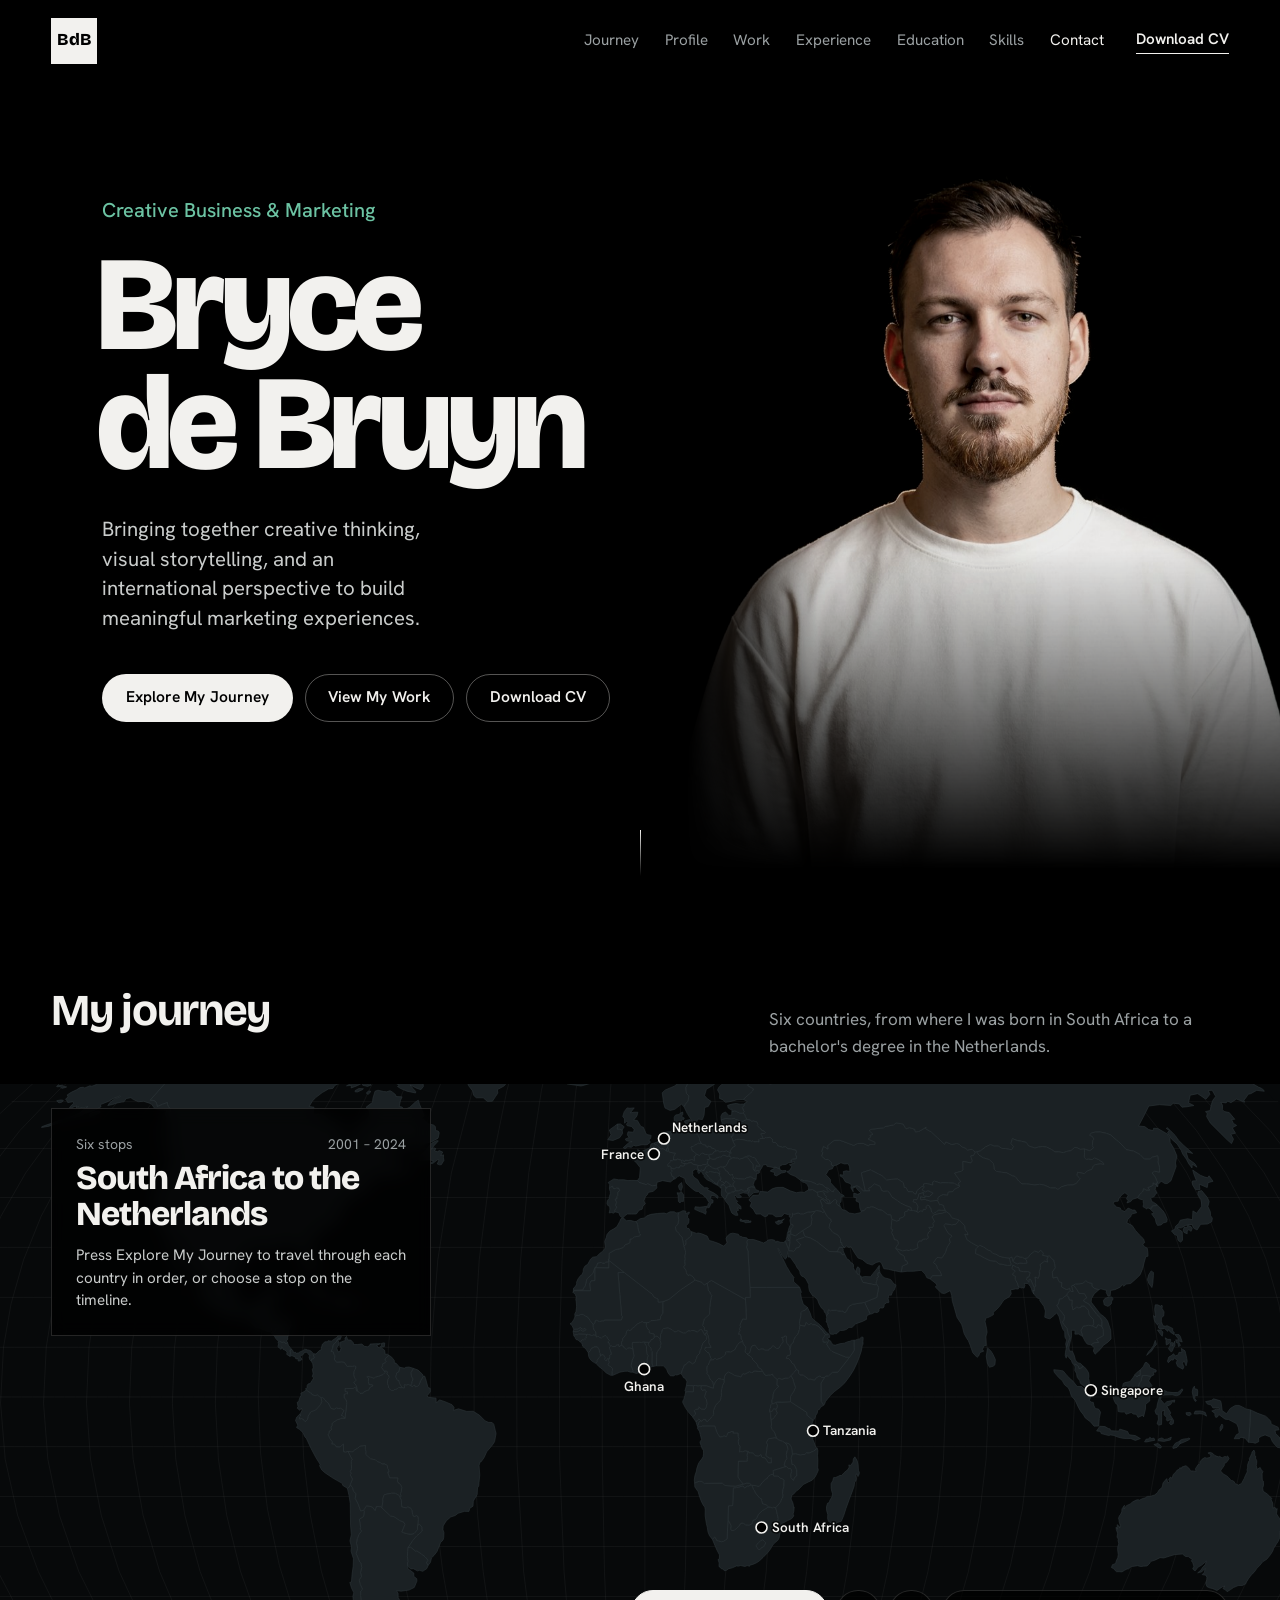
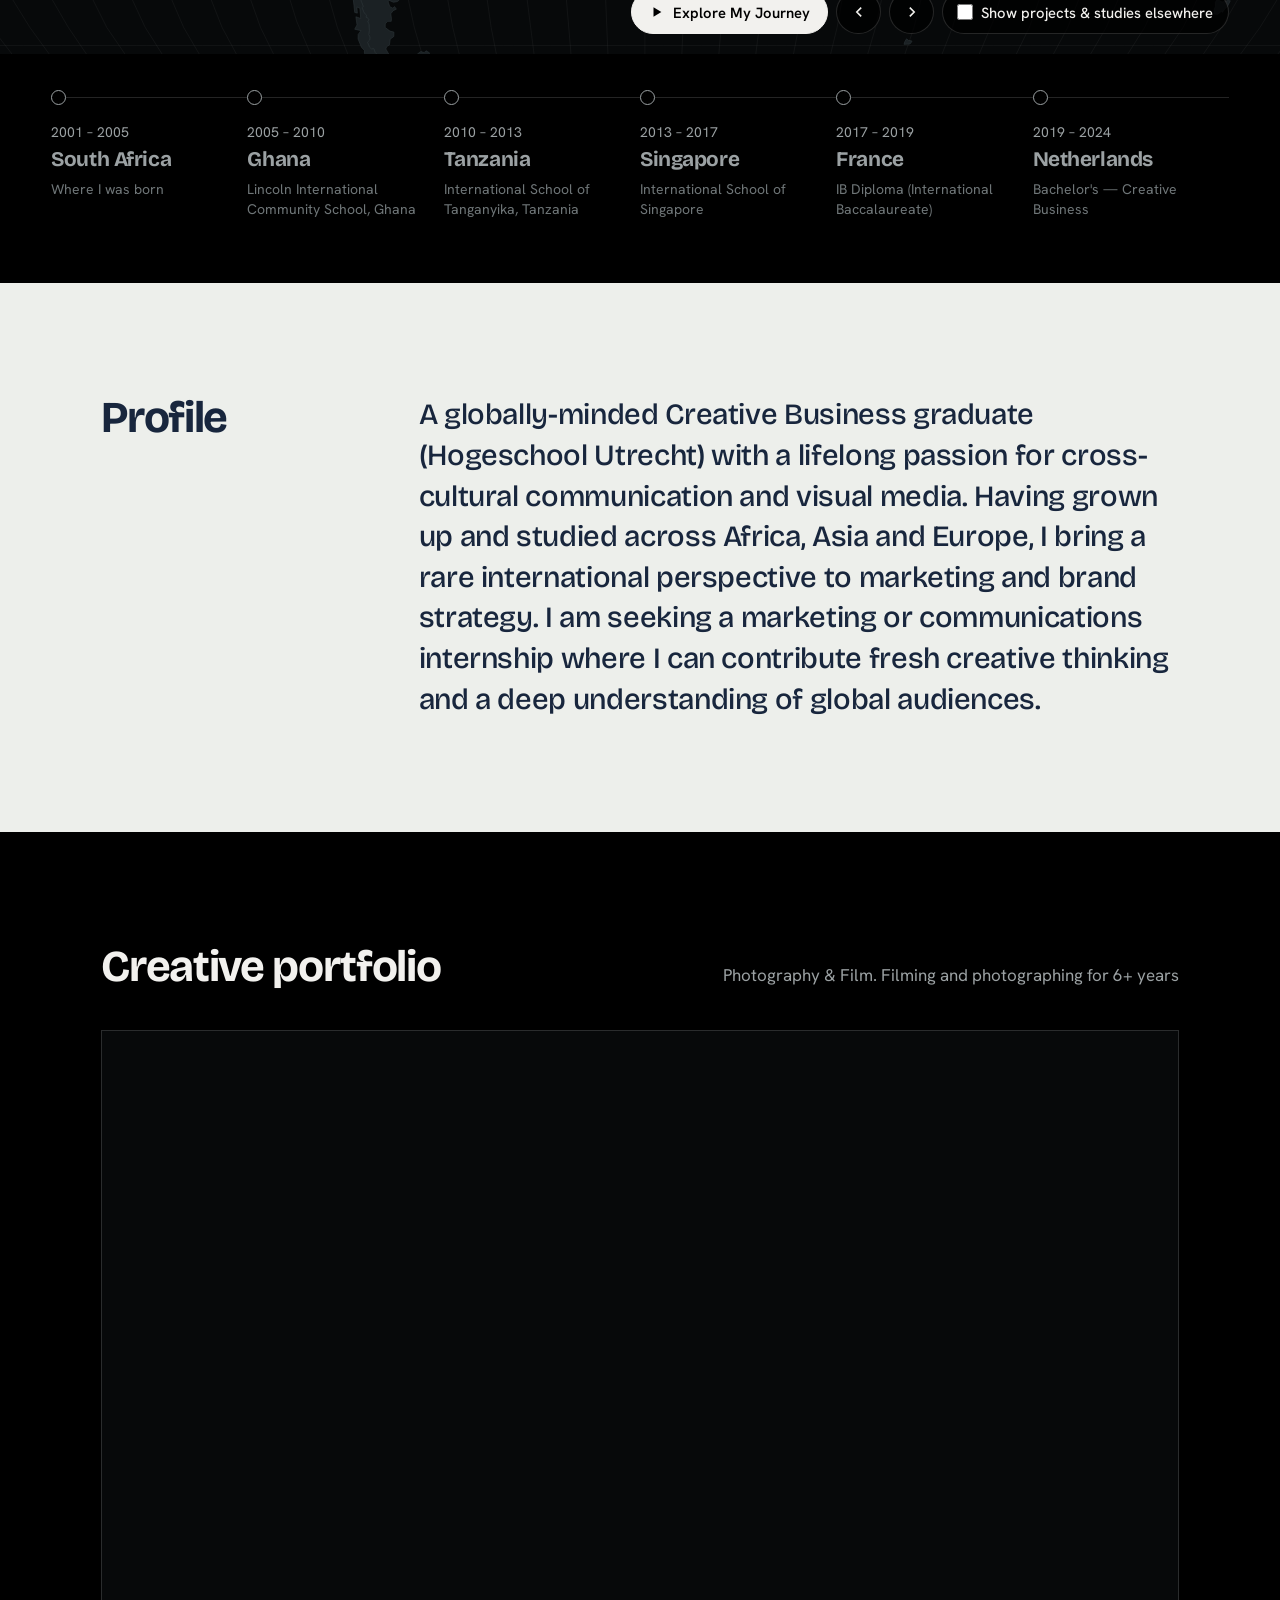
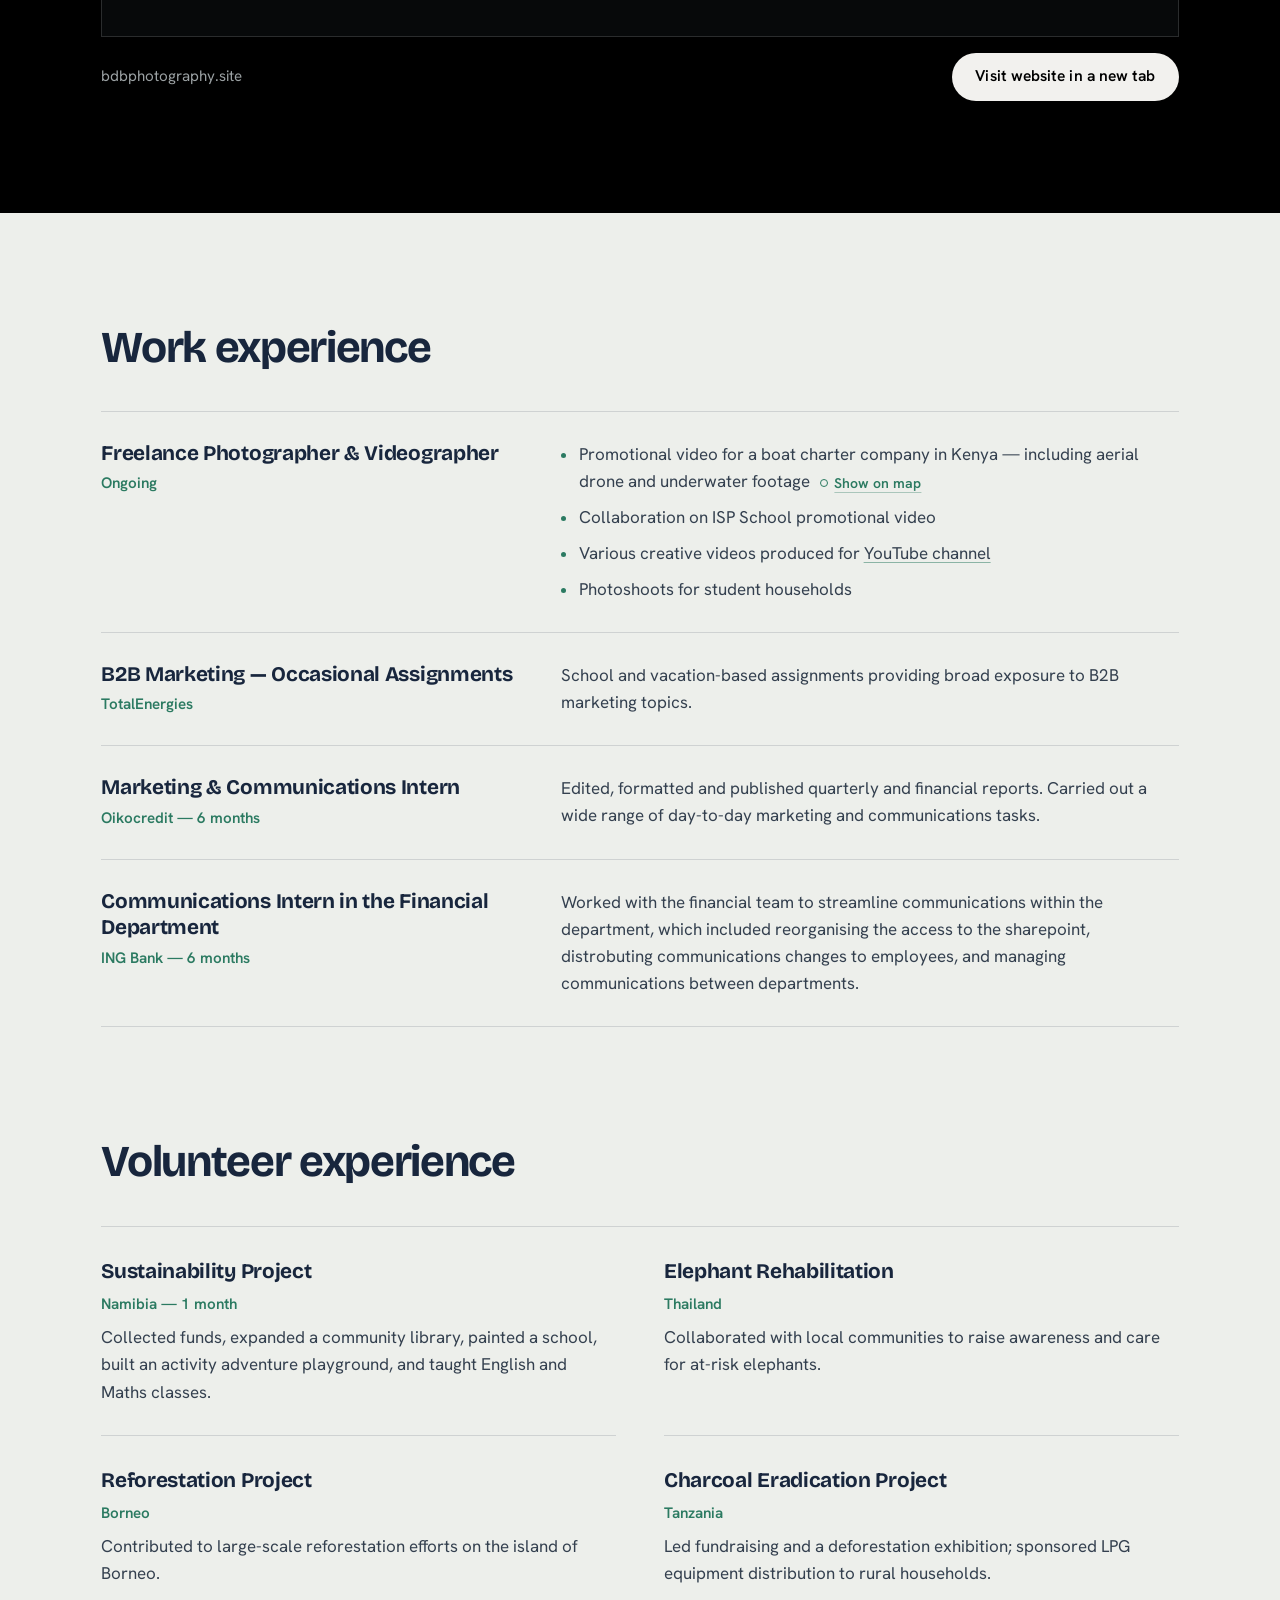
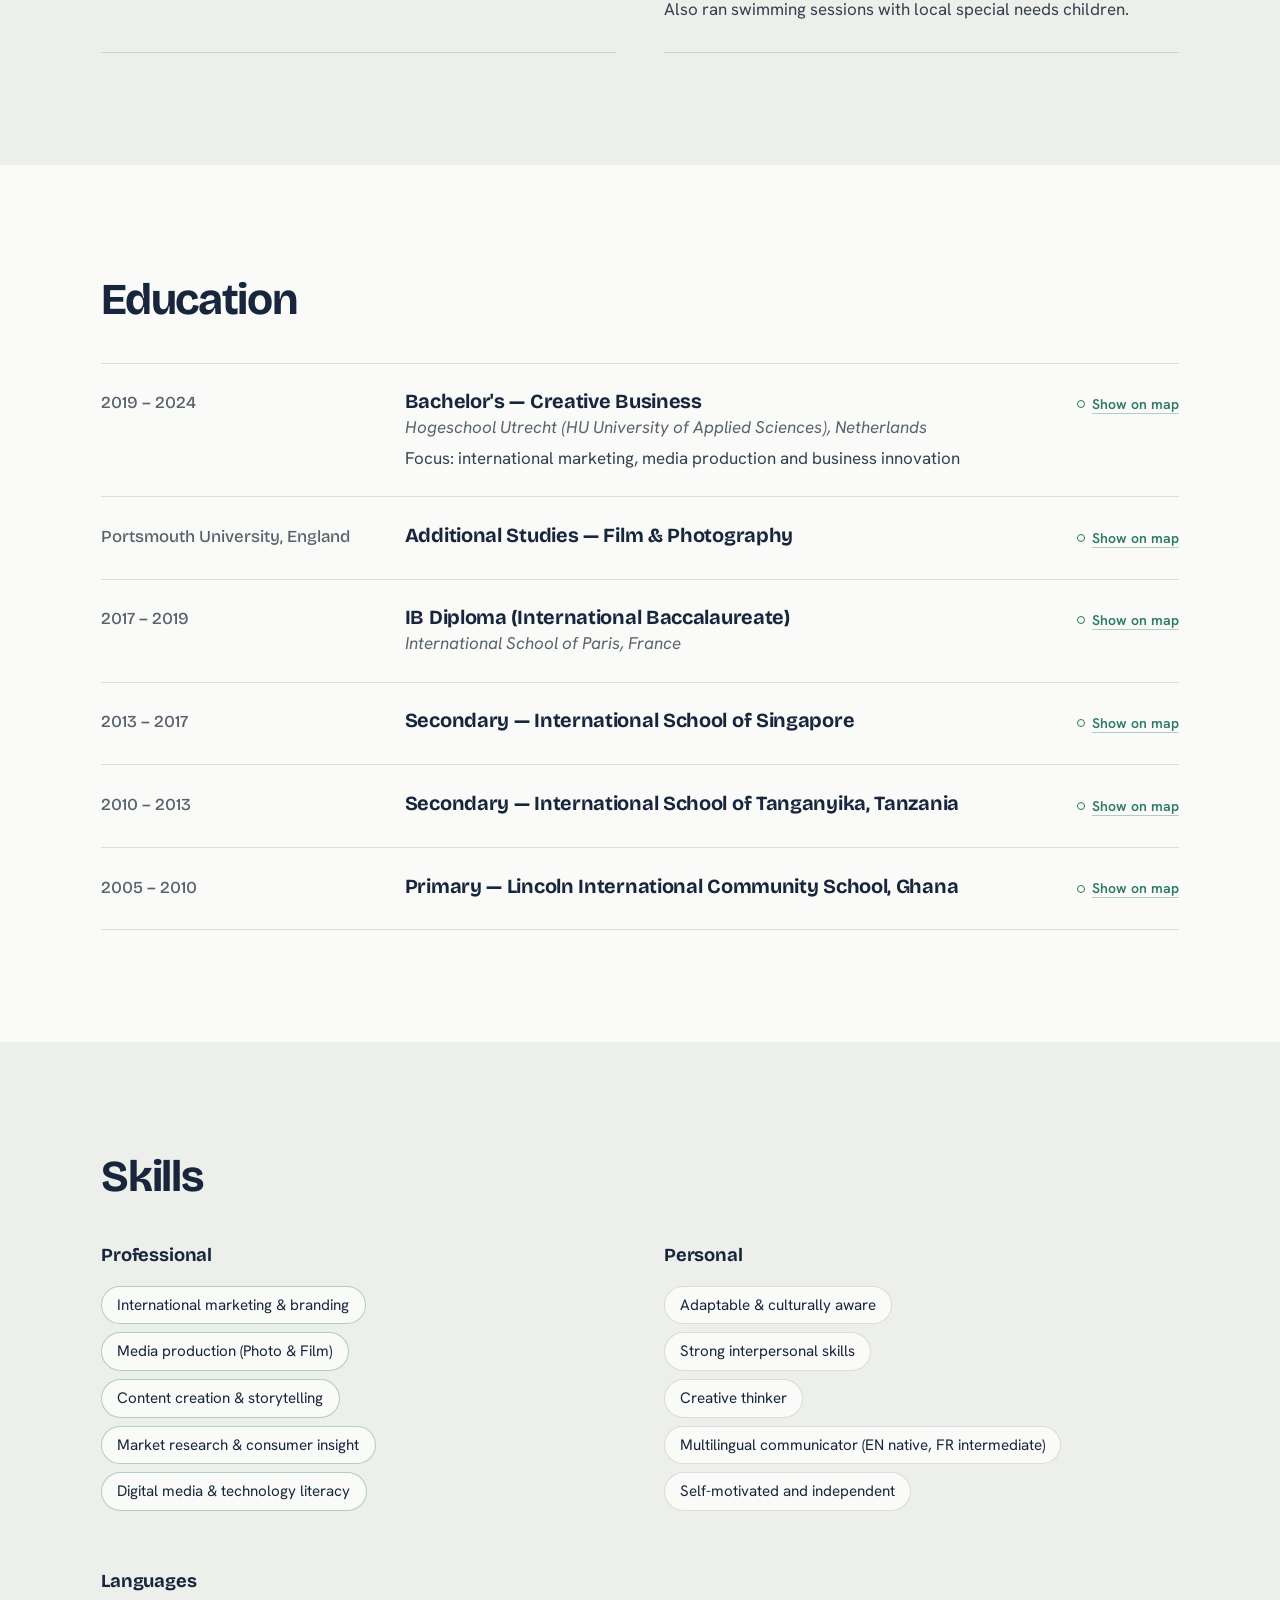
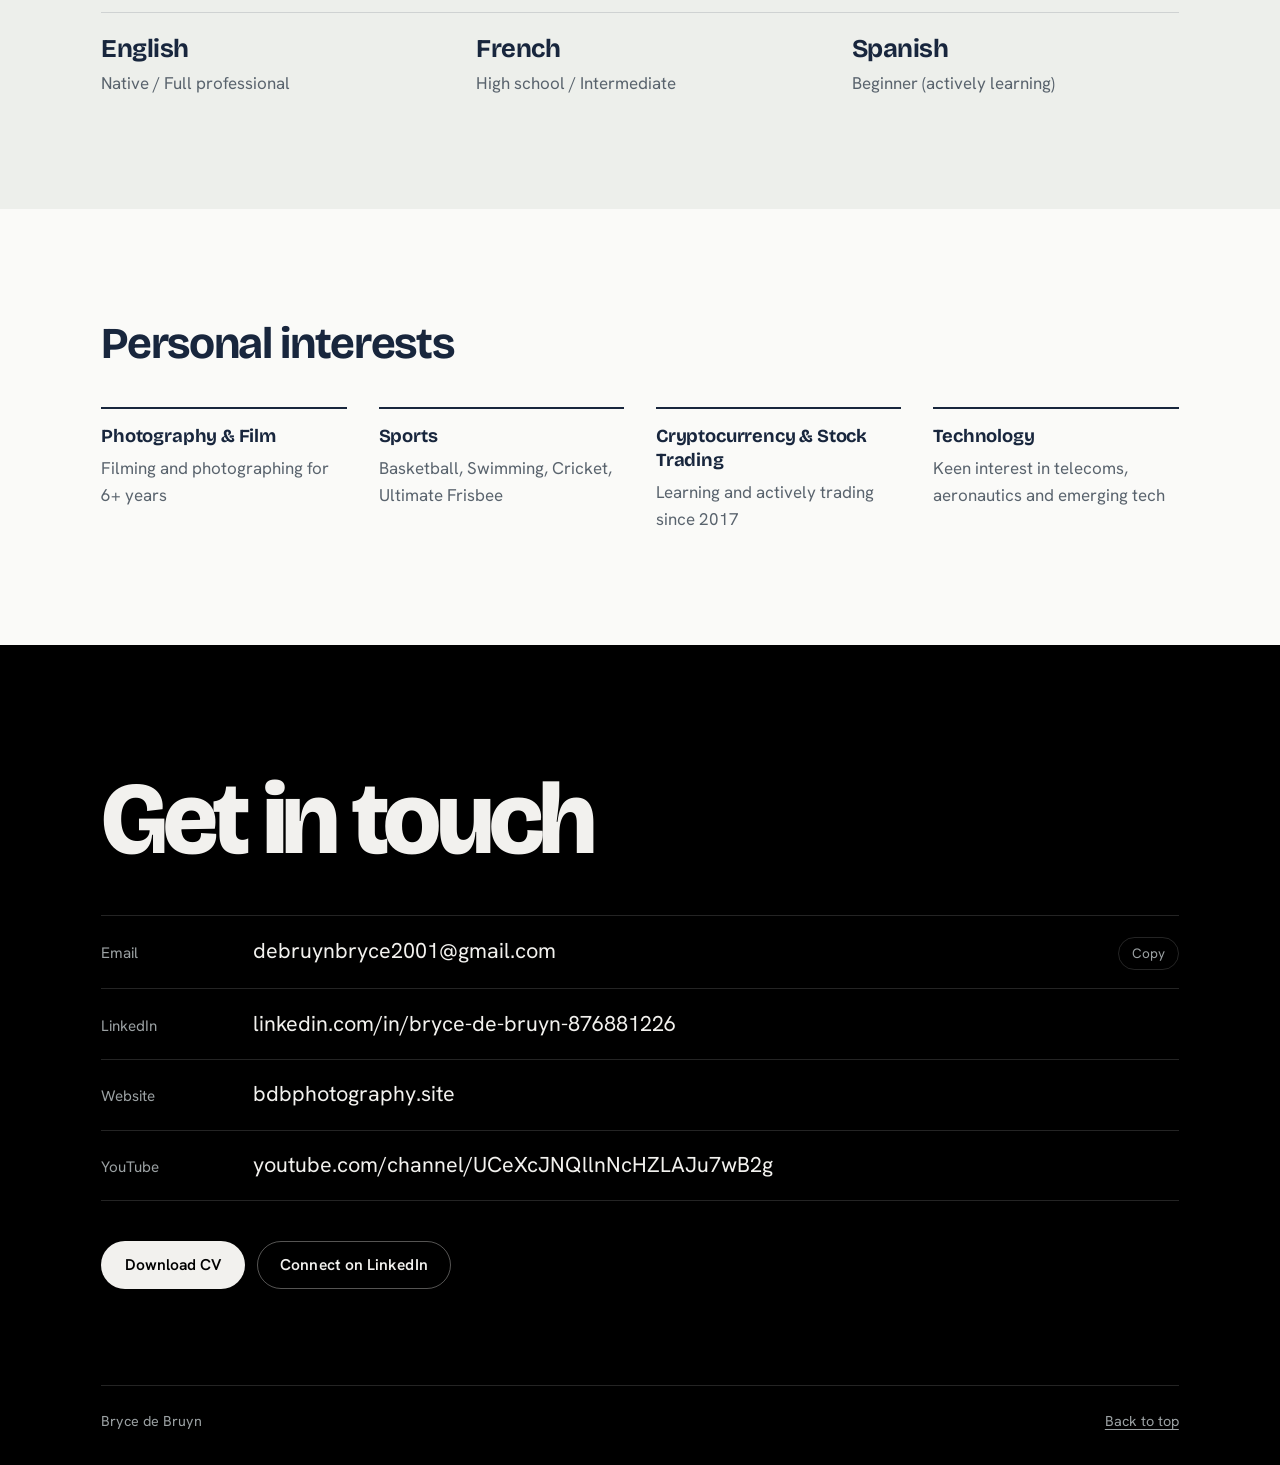
==== index.html @ 1e8c16bb "Add Microsoft Clarity tracking Co-Authored-By: Claude Opus 5.5 <noreply@anthropic.com> Claude-Sessio" ====
<!doctype html>
<html lang="en">
<head>
  <meta charset="utf-8">
  <meta name="viewport" content="width=device-width, initial-scale=1">
  <title>Bryce de Bruyn | Creative Business &amp; Marketing</title>
  <meta name="description" content="Interactive CV of Bryce de Bruyn, Creative Business &amp; Marketing. Bringing together creative thinking, visual storytelling, and an international perspective to build meaningful marketing experiences.">
  <meta property="og:title" content="Bryce de Bruyn | Creative Business &amp; Marketing">
  <meta property="og:description" content="Bringing together creative thinking, visual storytelling, and an international perspective to build meaningful marketing experiences.">
  <meta property="og:image" content="assets/headshot.jpg">
  <link rel="icon" href="data:image/svg+xml,%3Csvg xmlns='http://www.w3.org/2000/svg' viewBox='0 0 64 64'%3E%3Crect width='64' height='64' fill='%23000'/%3E%3Ctext x='32' y='42' font-family='Arial,sans-serif' font-weight='700' font-size='26' text-anchor='middle' fill='%23f2f1ee'%3EBdB%3C/text%3E%3C/svg%3E">
  <link rel="preconnect" href="https://fonts.googleapis.com">
  <link rel="preconnect" href="https://fonts.gstatic.com" crossorigin>
  <link href="https://fonts.googleapis.com/css2?family=Bricolage+Grotesque:opsz,wght@12..96,500;12..96,700;12..96,800&family=Hanken+Grotesk:ital,wght@0,400;0,500;0,600;1,400&display=swap" rel="stylesheet">
  <link rel="stylesheet" href="styles.css">
  <script>
    /* Always open at the top of the page: drop any #section left in the address bar
       and stop the browser restoring an old scroll position. */
    if ("scrollRestoration" in history) history.scrollRestoration = "manual";
    if (location.hash) history.replaceState(null, "", location.pathname + location.search);
  </script>
  <!-- Microsoft Clarity: visitor recordings and heatmaps -->
  <script type="text/javascript">
    (function(c,l,a,r,i,t,y){
        c[a]=c[a]||function(){(c[a].q=c[a].q||[]).push(arguments)};
        t=l.createElement(r);t.async=1;t.src="https://www.clarity.ms/tag/"+i;
        y=l.getElementsByTagName(r)[0];y.parentNode.insertBefore(t,y);
    })(window, document, "clarity", "script", "z3x0nr6vm4");
  </script>
</head>
<body>
  <a class="skip" href="#main">Skip to content</a>

  <header class="nav" id="top">
    <a class="nav__mark" href="#hero" aria-label="Bryce de Bruyn, back to top">BdB</a>
    <nav class="nav__links" aria-label="Sections">
      <a href="#journey">Journey</a>
      <a href="#profile">Profile</a>
      <a href="#work">Work</a>
      <a href="#experience">Experience</a>
      <a href="#education">Education</a>
      <a href="#skills">Skills</a>
      <a href="#contact">Contact</a>
    </nav>
    <a class="nav__cv" href="assets/Bryce_de_Bruyn_CV.pdf" download="Bryce_de_Bruyn_CV.pdf">Download CV</a>
    <button class="nav__toggle" type="button" aria-expanded="false" aria-controls="mobile-menu" aria-label="Open menu">
      <span></span><span></span>
    </button>
  </header>

  <div class="mobile-menu" id="mobile-menu" hidden>
    <a href="#journey">Journey</a>
    <a href="#profile">Profile</a>
    <a href="#work">Work</a>
    <a href="#experience">Experience</a>
    <a href="#education">Education</a>
    <a href="#skills">Skills</a>
    <a href="#contact">Contact</a>
    <a href="assets/Bryce_de_Bruyn_CV.pdf" download="Bryce_de_Bruyn_CV.pdf">Download CV</a>
  </div>

  <main id="main">
    <!-- HERO -->
    <section class="hero" id="hero">
      <div class="hero__photo">
        <img src="assets/headshot.jpg" alt="Portrait of Bryce de Bruyn" width="896" height="1200" fetchpriority="high">
      </div>
      <div class="hero__text">
        <p class="hero__role">Creative Business &amp; Marketing</p>
        <h1 class="hero__name">Bryce<br>de Bruyn</h1>
        <p class="hero__lede">Bringing together creative thinking, visual storytelling, and an international perspective to build meaningful marketing experiences.</p>
        <div class="hero__actions">
          <a class="btn btn--light" href="#journey" data-action="explore">Explore My Journey</a>
          <a class="btn btn--ghost" href="#work">View My Work</a>
          <a class="btn btn--ghost" href="assets/Bryce_de_Bruyn_CV.pdf" download="Bryce_de_Bruyn_CV.pdf">Download CV</a>
        </div>
      </div>
      <a class="hero__scroll" href="#journey" aria-label="Scroll to my journey"><span></span></a>
    </section>

    <!-- JOURNEY -->
    <section class="journey" id="journey" aria-labelledby="journey-title">
      <div class="journey__head">
        <h2 id="journey-title">My journey</h2>
        <p>Six countries, from where I was born in South Africa to a bachelor's degree in the Netherlands.</p>
      </div>

      <div class="journey__stage">
        <div class="map" id="map" role="img" aria-label="World map showing the countries Bryce has lived and studied in: South Africa, Ghana, Tanzania, Singapore, France and the Netherlands">
          <svg id="map-svg"></svg>
          <p class="map__fallback" hidden>The map could not load. The timeline below lists every stop.</p>
        </div>

        <article class="stop-card" id="stop-card" aria-live="polite">
          <!-- filled by script.js -->
        </article>

        <div class="map__controls">
          <button class="ctl ctl--play" type="button" id="play">
            <svg viewBox="0 0 16 16" aria-hidden="true" class="i-play"><path d="M4 2.5v11l9-5.5z"/></svg>
            <svg viewBox="0 0 16 16" aria-hidden="true" class="i-pause"><path d="M4 2.5h3v11H4zM9 2.5h3v11H9z"/></svg>
            <span>Explore My Journey</span>
          </button>
          <button class="ctl" type="button" id="prev" aria-label="Previous stop">
            <svg viewBox="0 0 16 16" aria-hidden="true"><path d="M10.5 3 5.5 8l5 5" fill="none" stroke="currentColor" stroke-width="1.8"/></svg>
          </button>
          <button class="ctl" type="button" id="next" aria-label="Next stop">
            <svg viewBox="0 0 16 16" aria-hidden="true"><path d="m5.5 3 5 5-5 5" fill="none" stroke="currentColor" stroke-width="1.8"/></svg>
          </button>
          <label class="ctl ctl--toggle">
            <input type="checkbox" id="elsewhere">
            <span>Show projects &amp; studies elsewhere</span>
          </label>
        </div>
      </div>

      <ol class="timeline" id="timeline" aria-label="Timeline">
        <!-- filled by script.js -->
      </ol>
    </section>

    <!-- PROFILE -->
    <section class="section section--paper" id="profile" aria-labelledby="profile-title">
      <div class="wrap profile">
        <h2 id="profile-title">Profile</h2>
        <p class="profile__text">A globally-minded Creative Business graduate (Hogeschool Utrecht) with a lifelong passion for cross-cultural communication and visual media. Having grown up and studied across Africa, Asia and Europe, I bring a rare international perspective to marketing and brand strategy. I am seeking a marketing or communications internship where I can contribute fresh creative thinking and a deep understanding of global audiences.</p>
      </div>
    </section>

    <!-- WORK / PORTFOLIO -->
    <section class="section section--dark" id="work" aria-labelledby="work-title">
      <div class="wrap">
        <div class="section__head">
          <h2 id="work-title">Creative portfolio</h2>
          <p>Photography &amp; Film. Filming and photographing for 6+ years</p>
        </div>

        <!-- data-embed holds the address of the photography globe website shown here. -->
        <figure class="embed" id="portfolio-embed" data-embed="https://bdbphotography.site">
          <div class="embed__frame"></div>
          <div class="embed__fallback">
            <p class="embed__title">Photography &amp; film</p>
            <div class="embed__links">
              <a class="btn btn--light" href="https://bdbphotography.site" target="_blank" rel="noopener">Visit bdbphotography.site</a>
              <a class="btn btn--ghost" href="https://www.youtube.com/channel/UCeXcJNQllnNcHZLAJu7wB2g" target="_blank" rel="noopener">Watch on YouTube</a>
            </div>
          </div>
          <figcaption class="embed__cap" hidden>
            <span>bdbphotography.site</span>
            <a class="btn btn--light" href="https://bdbphotography.site" target="_blank" rel="noopener" id="embed-open">Visit website in a new tab</a>
          </figcaption>
        </figure>

      </div>
    </section>

    <!-- EXPERIENCE -->
    <section class="section section--paper" id="experience" aria-labelledby="experience-title">
      <div class="wrap">
        <div class="section__head">
          <h2 id="experience-title">Work experience</h2>
        </div>
        <ol class="entries">
          <li class="entry">
            <div class="entry__head">
              <h3>Freelance Photographer &amp; Videographer</h3>
              <p class="meta">Ongoing</p>
            </div>
            <ul class="entry__body bullets">
              <li>Promotional video for a boat charter company in Kenya — including aerial drone and underwater footage <button class="pin pin--inline" type="button" data-place="kenya">Show on map</button></li>
              <li>Collaboration on ISP School promotional video</li>
              <li>Various creative videos produced for <a href="https://www.youtube.com/channel/UCeXcJNQllnNcHZLAJu7wB2g" target="_blank" rel="noopener">YouTube channel</a></li>
              <li>Photoshoots for student households</li>
            </ul>
          </li>
          <li class="entry">
            <div class="entry__head">
              <h3>B2B Marketing — Occasional Assignments</h3>
              <p class="meta">TotalEnergies</p>
            </div>
            <p class="entry__body">School and vacation-based assignments providing broad exposure to B2B marketing topics.</p>
          </li>
          <li class="entry">
            <div class="entry__head">
              <h3>Marketing &amp; Communications Intern</h3>
              <p class="meta">Oikocredit — 6 months</p>
            </div>
            <p class="entry__body">Edited, formatted and published quarterly and financial reports. Carried out a wide range of day-to-day marketing and communications tasks.</p>
          </li>
          <li class="entry">
            <div class="entry__head">
              <h3>Communications Intern in the Financial Department</h3>
              <p class="meta">ING Bank — 6 months</p>
            </div>
            <p class="entry__body">Worked with the financial team to streamline communications within the department, which included reorganising the access to the sharepoint, distrobuting communications changes to employees, and managing communications between departments.</p>
          </li>
        </ol>
      </div>
    </section>

    <!-- VOLUNTEER -->
    <section class="section section--paper section--tight" id="volunteer" aria-labelledby="volunteer-title">
      <div class="wrap">
        <div class="section__head">
          <h2 id="volunteer-title">Volunteer experience</h2>
        </div>
        <ul class="vol">
          <li class="vol__item">
            <h3>Sustainability Project</h3>
            <p class="meta">Namibia — 1 month</p>
            <p>Collected funds, expanded a community library, painted a school, built an activity adventure playground, and taught English and Maths classes.</p>
          </li>
          <li class="vol__item">
            <h3>Elephant Rehabilitation</h3>
            <p class="meta">Thailand</p>
            <p>Collaborated with local communities to raise awareness and care for at-risk elephants.</p>
          </li>
          <li class="vol__item">
            <h3>Reforestation Project</h3>
            <p class="meta">Borneo</p>
            <p>Contributed to large-scale reforestation efforts on the island of Borneo.</p>
          </li>
          <li class="vol__item">
            <h3>Charcoal Eradication Project</h3>
            <p class="meta">Tanzania</p>
            <p>Led fundraising and a deforestation exhibition; sponsored LPG equipment distribution to rural households.</p>
            <p>Also ran swimming sessions with local special needs children.</p>
          </li>
        </ul>
      </div>
    </section>

    <!-- EDUCATION -->
    <section class="section section--white" id="education" aria-labelledby="education-title">
      <div class="wrap">
        <div class="section__head">
          <h2 id="education-title">Education</h2>
        </div>
        <ol class="edu">
          <li class="edu__item">
            <p class="edu__years">2019 – 2024</p>
            <div>
              <h3>Bachelor's — Creative Business</h3>
              <p class="edu__school">Hogeschool Utrecht (HU University of Applied Sciences), Netherlands</p>
              <p>Focus: international marketing, media production and business innovation</p>
            </div>
            <button class="pin" type="button" data-stop="5">Show on map</button>
          </li>
          <li class="edu__item">
            <p class="edu__years">Portsmouth University, England</p>
            <div>
              <h3>Additional Studies — Film &amp; Photography</h3>
            </div>
            <button class="pin" type="button" data-place="england">Show on map</button>
          </li>
          <li class="edu__item">
            <p class="edu__years">2017 – 2019</p>
            <div>
              <h3>IB Diploma (International Baccalaureate)</h3>
              <p class="edu__school">International School of Paris, France</p>
            </div>
            <button class="pin" type="button" data-stop="4">Show on map</button>
          </li>
          <li class="edu__item">
            <p class="edu__years">2013 – 2017</p>
            <div>
              <h3>Secondary — International School of Singapore</h3>
            </div>
            <button class="pin" type="button" data-stop="3">Show on map</button>
          </li>
          <li class="edu__item">
            <p class="edu__years">2010 – 2013</p>
            <div>
              <h3>Secondary — International School of Tanganyika, Tanzania</h3>
            </div>
            <button class="pin" type="button" data-stop="2">Show on map</button>
          </li>
          <li class="edu__item">
            <p class="edu__years">2005 – 2010</p>
            <div>
              <h3>Primary — Lincoln International Community School, Ghana</h3>
            </div>
            <button class="pin" type="button" data-stop="1">Show on map</button>
          </li>
        </ol>
      </div>
    </section>

    <!-- SKILLS & LANGUAGES -->
    <section class="section section--paper" id="skills" aria-labelledby="skills-title">
      <div class="wrap">
        <div class="section__head">
          <h2 id="skills-title">Skills</h2>
        </div>
        <div class="skills">
          <div class="skills__col">
            <h3>Professional</h3>
            <ul class="chips">
              <li>International marketing &amp; branding</li>
              <li>Media production (Photo &amp; Film)</li>
              <li>Content creation &amp; storytelling</li>
              <li>Market research &amp; consumer insight</li>
              <li>Digital media &amp; technology literacy</li>
            </ul>
          </div>
          <div class="skills__col">
            <h3>Personal</h3>
            <ul class="chips">
              <li>Adaptable &amp; culturally aware</li>
              <li>Strong interpersonal skills</li>
              <li>Creative thinker</li>
              <li>Multilingual communicator (EN native, FR intermediate)</li>
              <li>Self-motivated and independent</li>
            </ul>
          </div>
        </div>

        <h3 class="sub" id="languages">Languages</h3>
        <ul class="langs">
          <li><span class="langs__name">English</span><span class="langs__lvl">Native / Full professional</span></li>
          <li><span class="langs__name">French</span><span class="langs__lvl">High school / Intermediate</span></li>
          <li><span class="langs__name">Spanish</span><span class="langs__lvl">Beginner (actively learning)</span></li>
        </ul>
      </div>
    </section>

    <!-- INTERESTS -->
    <section class="section section--white section--tight" id="interests" aria-labelledby="interests-title">
      <div class="wrap">
        <div class="section__head">
          <h2 id="interests-title">Personal interests</h2>
        </div>
        <ul class="interests">
          <li><h3>Photography &amp; Film</h3><p>Filming and photographing for 6+ years</p></li>
          <li><h3>Sports</h3><p>Basketball, Swimming, Cricket, Ultimate Frisbee</p></li>
          <li><h3>Cryptocurrency &amp; Stock Trading</h3><p>Learning and actively trading since 2017</p></li>
          <li><h3>Technology</h3><p>Keen interest in telecoms, aeronautics and emerging tech</p></li>
        </ul>
      </div>
    </section>

    <!-- CONTACT -->
    <section class="contact" id="contact" aria-labelledby="contact-title">
      <div class="wrap contact__inner">
        <h2 id="contact-title">Get in touch</h2>
        <ul class="contact__list">
          <li>
            <span class="contact__k">Email</span>
            <a href="mailto:debruynbryce2001@gmail.com">debruynbryce2001@gmail.com</a>
            <button class="copy" type="button" data-copy="debruynbryce2001@gmail.com">Copy</button>
          </li>
          <li>
            <span class="contact__k">LinkedIn</span>
            <a href="https://www.linkedin.com/in/bryce-de-bruyn-876881226" target="_blank" rel="noopener">linkedin.com/in/bryce-de-bruyn-876881226</a>
          </li>
          <li>
            <span class="contact__k">Website</span>
            <a href="https://bdbphotography.site" target="_blank" rel="noopener">bdbphotography.site</a>
          </li>
          <li>
            <span class="contact__k">YouTube</span>
            <a href="https://www.youtube.com/channel/UCeXcJNQllnNcHZLAJu7wB2g" target="_blank" rel="noopener">youtube.com/channel/UCeXcJNQllnNcHZLAJu7wB2g</a>
          </li>
        </ul>
        <div class="contact__actions">
          <a class="btn btn--light" href="assets/Bryce_de_Bruyn_CV.pdf" download="Bryce_de_Bruyn_CV.pdf">Download CV</a>
          <a class="btn btn--ghost" href="https://www.linkedin.com/in/bryce-de-bruyn-876881226" target="_blank" rel="noopener">Connect on LinkedIn</a>
        </div>
      </div>
      <footer class="wrap foot-wrap">
        <div class="foot">
          <p>Bryce de Bruyn</p>
          <a href="#hero">Back to top</a>
        </div>
      </footer>
    </section>
  </main>

  <div class="toast" id="toast" role="status" aria-live="polite"></div>

  <script src="assets/vendor/d3.min.js"></script>
  <script src="assets/vendor/topojson-client.min.js"></script>
  <script src="script.js"></script>
</body>
</html>
---- styles.css ----
/* ============================================================
   Bryce de Bruyn — Interactive CV
   Tokens
   ============================================================ */
:root {
  --black: #000000;
  --night: #07090a;          /* map ocean, a hair off black so land reads */
  --land: #1b2124;
  --land-line: #2c3438;
  --fg-on-dark: #f2f1ee;
  --muted-on-dark: #9ba1a3;
  --line-on-dark: rgba(255, 255, 255, 0.14);

  --paper: #edefeb;
  --white: #fafaf8;
  --navy: #18263d;            /* from the PDF CV's name colour */
  --muted: #59636d;
  --line: rgba(24, 38, 61, 0.14);
  --teal: #2b7a61;            /* the PDF CV's accent */
  --teal-on-dark: #6cc3a3;

  --display: "Bricolage Grotesque", "Helvetica Neue", Arial, sans-serif;
  --body: "Hanken Grotesk", "Helvetica Neue", Arial, sans-serif;

  --step--1: 0.875rem;
  --step-0: 1.0625rem;
  --step-1: 1.25rem;
  --step-2: 1.625rem;
  --step-3: clamp(2rem, 3.6vw, 2.75rem);
  --step-hero: clamp(3.75rem, 10.5vw, 9.5rem);

  --gutter: clamp(1rem, 4vw, 3.5rem);
  --max: 1180px;
  --ease: cubic-bezier(0.22, 0.61, 0.36, 1);
}

*, *::before, *::after { box-sizing: border-box; }
html { scroll-behavior: smooth; -webkit-text-size-adjust: 100%; }
@media (prefers-reduced-motion: reduce) { html { scroll-behavior: auto; } }
body {
  margin: 0;
  background: var(--black);
  color: var(--navy);
  font-family: var(--body);
  font-size: var(--step-0);
  line-height: 1.6;
  -webkit-font-smoothing: antialiased;
  text-rendering: optimizeLegibility;
}
img, svg { display: block; max-width: 100%; }
h1, h2, h3 { font-family: var(--display); margin: 0; font-weight: 700; }
p { margin: 0; }
ul, ol { margin: 0; padding: 0; list-style: none; }
a { color: inherit; }
button { font: inherit; color: inherit; }
:focus-visible { outline: 2px solid var(--teal-on-dark); outline-offset: 3px; border-radius: 2px; }
.section--paper :focus-visible, .section--white :focus-visible { outline-color: var(--teal); }

.skip {
  position: absolute; left: 1rem; top: -4rem; z-index: 100;
  background: var(--fg-on-dark); color: var(--black); padding: .6rem 1rem; text-decoration: none;
}
.skip:focus { top: 1rem; }

.wrap { width: 100%; max-width: var(--max); margin: 0 auto; padding: 0 var(--gutter); }

/* ============================================================
   Buttons
   ============================================================ */
.btn {
  display: inline-flex; align-items: center; justify-content: center;
  min-height: 48px; padding: 0 1.4rem;
  font-family: var(--body); font-weight: 600; font-size: 0.975rem; letter-spacing: 0.005em;
  text-decoration: none; border-radius: 999px; border: 1px solid transparent;
  transition: background-color .2s var(--ease), color .2s var(--ease), border-color .2s var(--ease);
  cursor: pointer; white-space: nowrap;
}
.btn--light { background: var(--fg-on-dark); color: var(--black); }
.btn--light:hover { background: #fff; }
.btn--ghost { border-color: rgba(242, 241, 238, 0.35); color: var(--fg-on-dark); }
.btn--ghost:hover { border-color: var(--fg-on-dark); background: rgba(255, 255, 255, 0.06); }

/* ============================================================
   Nav
   ============================================================ */
.nav {
  position: fixed; inset: 0 0 auto 0; z-index: 50;
  display: flex; align-items: center; gap: 2rem;
  padding: 1.1rem var(--gutter);
  color: var(--fg-on-dark);
  transition: background-color .3s var(--ease), padding .3s var(--ease);
}
.nav.is-solid { background: rgba(0, 0, 0, 0.82); backdrop-filter: blur(10px); -webkit-backdrop-filter: blur(10px); padding-block: .7rem; }
.nav__mark {
  font-family: var(--display); font-weight: 800; font-size: 1.05rem; letter-spacing: -0.02em;
  text-decoration: none; background: var(--fg-on-dark); color: var(--black);
  width: 46px; height: 46px; display: grid; place-items: center;
}
.nav__links { display: flex; gap: 1.6rem; margin-left: auto; }
.nav__links a { text-decoration: none; font-size: 0.95rem; color: var(--muted-on-dark); transition: color .2s; }
.nav__links a:hover, .nav__links a.is-current { color: var(--fg-on-dark); }
.nav__cv {
  font-size: 0.95rem; font-weight: 600; text-decoration: none;
  border-bottom: 1px solid currentColor; padding-bottom: 1px;
}
.nav__toggle { display: none; }

.mobile-menu {
  position: fixed; inset: 0; z-index: 49; background: var(--black);
  display: flex; flex-direction: column; justify-content: center; gap: .4rem;
  padding: 5rem var(--gutter) 2rem;
}
.mobile-menu[hidden] { display: none; }
.mobile-menu a {
  font-family: var(--display); font-weight: 700; font-size: 2.1rem; letter-spacing: -0.02em;
  color: var(--fg-on-dark); text-decoration: none; padding: .2rem 0;
}
.mobile-menu a:last-child { margin-top: 1.2rem; font-size: 1.1rem; font-family: var(--body); font-weight: 600; text-decoration: underline; text-underline-offset: 4px; }

@media (max-width: 900px) {
  .nav__links, .nav__cv { display: none; }
  .nav { justify-content: space-between; }
  .nav__toggle {
    display: grid; gap: 6px; place-content: center;
    width: 46px; height: 46px; margin-left: auto; background: none; border: 0; cursor: pointer;
  }
  .nav__toggle span { display: block; width: 22px; height: 2px; background: var(--fg-on-dark); transition: transform .25s var(--ease); }
  .nav__toggle[aria-expanded="true"] span:first-child { transform: translateY(4px) rotate(45deg); }
  .nav__toggle[aria-expanded="true"] span:last-child { transform: translateY(-4px) rotate(-45deg); }
}

/* ============================================================
   Hero
   ============================================================ */
.hero {
  position: relative; min-height: 100vh; min-height: 100svh;
  background: var(--black); color: var(--fg-on-dark);
  display: grid; grid-template-columns: minmax(0, 1.08fr) minmax(0, 0.92fr);
  align-items: center; overflow: hidden;
  padding: 6rem var(--gutter) 5rem;
  max-width: 1440px; margin: 0 auto;
}
.hero__text { position: relative; z-index: 2; grid-column: 1; grid-row: 1; padding-left: clamp(0rem, 4vw, 4rem); }
.hero__role {
  font-size: var(--step-1); color: var(--teal-on-dark); font-weight: 500; margin-bottom: 1.25rem;
}
.hero__name {
  font-size: var(--step-hero); font-weight: 800; line-height: 0.88; letter-spacing: -0.045em;
  margin-left: -0.05em;
}
.hero__lede {
  margin-top: 2rem; max-width: 31ch;
  font-size: clamp(1.15rem, 1.6vw, 1.45rem); line-height: 1.45; color: #c9cccb;
}
.hero__actions { display: flex; flex-wrap: wrap; gap: .75rem; margin-top: 2.5rem; }

.hero__photo {
  grid-column: 2; grid-row: 1; align-self: stretch; position: relative;
  margin: 1.5rem calc(var(--gutter) * -1) -5rem 0;
}
.hero__photo img {
  position: absolute; inset: 0; width: 100%; height: 100%;
  object-fit: cover; object-position: 50% 18%;
  filter: grayscale(0.35) contrast(1.06) brightness(0.92);
  -webkit-mask-image: linear-gradient(to bottom, #000 55%, transparent 96%), linear-gradient(to right, transparent 0%, #000 22%);
  -webkit-mask-composite: source-in;
  mask-image: linear-gradient(to bottom, #000 55%, transparent 96%), linear-gradient(to right, transparent 0%, #000 22%);
  mask-composite: intersect;
}
.hero__scroll {
  position: absolute; left: 50%; bottom: 1.5rem; transform: translateX(-50%); z-index: 3;
  width: 28px; height: 46px; display: grid; justify-items: center;
}
.hero__scroll span { width: 1px; height: 100%; background: linear-gradient(var(--fg-on-dark), transparent); }

/* Very wide screens: the photo column stops short of the window edge, so fade its right side too. */
@media (min-width: 1441px) {
  .hero__photo img {
    -webkit-mask-image: linear-gradient(to bottom, #000 55%, transparent 96%), linear-gradient(to right, transparent 0%, #000 22%, #000 80%, transparent 100%);
    mask-image: linear-gradient(to bottom, #000 55%, transparent 96%), linear-gradient(to right, transparent 0%, #000 22%, #000 80%, transparent 100%);
  }
}

/* One orchestrated load sequence: photo resolves out of the dark, then the text. */
@media (prefers-reduced-motion: no-preference) {
  .hero__photo img { animation: develop 1.6s var(--ease) both; }
  .hero__role, .hero__name, .hero__lede, .hero__actions { animation: rise 0.9s var(--ease) both; }
  .hero__role { animation-delay: .45s; }
  .hero__name { animation-delay: .55s; }
  .hero__lede { animation-delay: .75s; }
  .hero__actions { animation-delay: .9s; }
  .hero__scroll span { animation: drip 2.4s 2s var(--ease) infinite; transform-origin: top; }
}
@keyframes develop { from { opacity: 0; transform: scale(1.04); filter: grayscale(1) brightness(0.4); } }
@keyframes rise { from { opacity: 0; transform: translateY(14px); } }
@keyframes drip { 0% { transform: scaleY(0); } 50% { transform: scaleY(1); } 100% { transform: scaleY(1); opacity: 0; } }

@media (max-width: 900px) {
  .hero {
    grid-template-columns: 1fr; grid-template-rows: auto auto; align-items: end;
    padding-top: 0; padding-bottom: 4.5rem;
  }
  .hero__photo { grid-column: 1; grid-row: 1; height: 62svh; min-height: 380px; margin: 0 calc(var(--gutter) * -1); }
  .hero__photo img {
    object-position: 50% 15%;
    -webkit-mask-image: linear-gradient(to bottom, #000 50%, transparent 100%);
    mask-image: linear-gradient(to bottom, #000 50%, transparent 100%);
  }
  .hero__text { grid-row: 2; margin-top: -7rem; padding-left: 0; }
  .hero__lede { margin-top: 1.4rem; }
  .hero__actions { margin-top: 1.8rem; }
  .hero__actions .btn { flex: 1 1 auto; }
  .hero__scroll { display: none; }
}

/* ============================================================
   Journey (map + timeline)
   ============================================================ */
.journey {
  background: var(--black); color: var(--fg-on-dark);
  padding: 5.5rem 0 4rem; scroll-margin-top: 0;
}
.journey__head { max-width: 1440px; margin: 0 auto; padding: 0 var(--gutter) 1.5rem; display: flex; flex-wrap: wrap; align-items: baseline; justify-content: space-between; gap: .5rem 2rem; }
.journey__head h2 { font-size: var(--step-3); letter-spacing: -0.03em; line-height: 1.05; }
.journey__head p { color: var(--muted-on-dark); max-width: 46ch; }

.journey__stage {
  position: relative; max-width: 1440px; margin: 0 auto;
  display: grid; grid-template-columns: 1fr; grid-template-rows: auto;
}
.map {
  position: relative; height: clamp(400px, calc(100svh - 330px), 700px);
  background: var(--night); overflow: hidden;
}
.map svg { width: 100%; height: 100%; touch-action: pan-y; }
.map__fallback[hidden] { display: none; }
.map__fallback { position: absolute; inset: 0; display: grid; place-items: center; color: var(--muted-on-dark); padding: 2rem; text-align: center; }

.map .sphere { fill: var(--night); }
.map .graticule { fill: none; stroke: rgba(255,255,255,0.045); }
.map .country { fill: var(--land); stroke: var(--land-line); transition: fill .6s var(--ease); }
.map .country.is-visited { fill: #23453b; }
.map .country.is-active { fill: var(--teal); }
.map .country.is-place { fill: #2a3236; }
.map .route { fill: none; stroke: var(--fg-on-dark); stroke-linecap: round; opacity: .9; }
.map .route.is-done { opacity: .45; }
.map .stop-dot { fill: var(--black); stroke: var(--fg-on-dark); cursor: pointer; }
.map .stop-dot.is-active { fill: var(--fg-on-dark); }
.map .stop-dot.is-visited { fill: var(--teal-on-dark); stroke: var(--teal-on-dark); }
.map .stop-label { fill: var(--fg-on-dark); font-family: var(--body); font-weight: 600; paint-order: stroke; stroke: var(--night); stroke-linejoin: round; pointer-events: none; }
.map .place { opacity: 0; transition: opacity .5s var(--ease); pointer-events: none; }
.map.show-places .place { opacity: 1; pointer-events: auto; }
.map .place-dot { fill: none; stroke: var(--teal-on-dark); cursor: pointer; }
.map .place-dot.is-active { fill: var(--teal-on-dark); }
.map .place-label { fill: var(--teal-on-dark); font-family: var(--body); font-weight: 500; paint-order: stroke; stroke: var(--night); stroke-linejoin: round; pointer-events: none; }
.map .hit { fill: transparent; cursor: pointer; }

/* Detail card that floats over the map on wide screens */
.stop-card {
  position: absolute; z-index: 3; left: var(--gutter); top: 1.5rem;
  width: min(380px, 40%);
  background: rgba(0, 0, 0, 0.78); backdrop-filter: blur(8px); -webkit-backdrop-filter: blur(8px);
  border: 1px solid var(--line-on-dark);
  padding: 1.5rem 1.5rem 1.4rem;
}
.stop-card__step { font-size: var(--step--1); color: var(--muted-on-dark); display: flex; justify-content: space-between; gap: 1rem; }
.stop-card__country { font-family: var(--display); font-weight: 800; font-size: 2.1rem; letter-spacing: -0.03em; line-height: 1.05; margin-top: .35rem; }
.stop-card__years { font-family: var(--display); font-weight: 500; font-size: 1.15rem; color: var(--teal-on-dark); margin-top: .15rem; }
.stop-card__list { margin-top: 1rem; display: grid; gap: .9rem; }
.stop-card__list li { border-top: 1px solid var(--line-on-dark); padding-top: .85rem; }
.stop-card__kind { font-size: var(--step--1); color: var(--muted-on-dark); }
.stop-card__title { font-weight: 600; line-height: 1.35; }
.stop-card__desc { color: #c9cccb; font-size: 0.95rem; line-height: 1.5; margin-top: .25rem; }
@media (prefers-reduced-motion: no-preference) {
  .stop-card.is-swapping > * { animation: cardIn .45s var(--ease) both; }
}
@keyframes cardIn { from { opacity: 0; transform: translateY(6px); } }

.map__controls {
  position: absolute; z-index: 3; right: var(--gutter); bottom: 1.25rem;
  display: flex; flex-wrap: wrap; gap: .5rem; justify-content: flex-end; align-items: center;
}
.ctl {
  display: inline-flex; align-items: center; gap: .55rem; min-height: 44px; min-width: 44px; justify-content: center;
  padding: 0 .9rem; border-radius: 999px; cursor: pointer;
  background: rgba(0,0,0,.72); border: 1px solid var(--line-on-dark); color: var(--fg-on-dark);
  font-size: 0.925rem; font-weight: 600;
  transition: border-color .2s, background-color .2s;
}
.ctl:hover { border-color: rgba(255,255,255,.5); }
.ctl svg { width: 14px; height: 14px; fill: currentColor; }
.ctl--play { background: var(--fg-on-dark); color: var(--black); border-color: var(--fg-on-dark); padding: 0 1.1rem; }
.ctl--play:hover { background: #fff; }
.ctl--play .i-pause { display: none; }
.ctl--play.is-playing .i-play { display: none; }
.ctl--play.is-playing .i-pause { display: block; }
.ctl--toggle { font-weight: 500; gap: .5rem; }
.ctl--toggle input { accent-color: var(--teal-on-dark); width: 16px; height: 16px; margin: 0; }

/* Timeline under the map */
.timeline {
  position: relative; max-width: 1440px; margin: 0 auto; padding: 2.2rem var(--gutter) 0;
  display: grid; grid-template-columns: repeat(6, minmax(0, 1fr)); gap: 0;
}
.timeline::before, .timeline__progress {
  content: ""; position: absolute; top: calc(2.2rem + 7px); left: var(--gutter); right: var(--gutter); height: 1px; background: var(--line-on-dark);
}
.timeline__progress { right: auto; width: 0; background: var(--teal-on-dark); transition: width .9s var(--ease); }
.tl-stop { position: relative; }
.tl-stop button {
  all: unset; box-sizing: border-box; cursor: pointer; display: block; width: 100%; padding: 0 1rem 0 0;
}
.tl-stop button:focus-visible { outline: 2px solid var(--teal-on-dark); outline-offset: 4px; }
.tl-stop__dot {
  display: block; width: 15px; height: 15px; border-radius: 50%;
  background: var(--black); border: 1px solid var(--muted-on-dark);
  transition: background-color .3s, border-color .3s, transform .3s var(--ease);
}
.tl-stop.is-visited .tl-stop__dot { background: var(--teal-on-dark); border-color: var(--teal-on-dark); }
.tl-stop.is-active .tl-stop__dot { background: var(--fg-on-dark); border-color: var(--fg-on-dark); transform: scale(1.25); }
.tl-stop__years { display: block; margin-top: 1rem; font-size: var(--step--1); color: var(--muted-on-dark); }
.tl-stop__country { display: block; font-family: var(--display); font-weight: 700; font-size: 1.3rem; letter-spacing: -0.02em; color: var(--muted-on-dark); transition: color .3s; }
.tl-stop__school { display: block; font-size: 0.875rem; line-height: 1.4; color: #6f7678; margin-top: .25rem; transition: color .3s; }
.tl-stop button:hover .tl-stop__country,
.tl-stop.is-active .tl-stop__country { color: var(--fg-on-dark); }
.tl-stop.is-active .tl-stop__school { color: var(--muted-on-dark); }
.tl-stop.is-visited .tl-stop__country { color: #cfd3d2; }

@media (max-width: 900px) {
  .journey { padding-top: 5rem; }
  .map { height: 46svh; min-height: 300px; }
  .stop-card {
    position: relative; left: auto; top: auto; width: auto; order: 3;
    margin: 0 var(--gutter); background: transparent; backdrop-filter: none; border: 0; border-bottom: 1px solid var(--line-on-dark);
    padding: 1.4rem 0 1.5rem;
  }
  .map__controls { position: relative; right: auto; bottom: auto; order: 2; justify-content: flex-start; padding: 1rem var(--gutter) 0; }
  .ctl--toggle { flex-basis: 100%; justify-content: flex-start; background: transparent; border: 0; padding-left: 0; }
  .timeline {
    grid-template-columns: none; grid-auto-flow: column; grid-auto-columns: 62%;
    overflow-x: auto; scroll-snap-type: x mandatory; padding-bottom: .5rem; scrollbar-width: none;
  }
  .timeline::-webkit-scrollbar { display: none; }
  .tl-stop { scroll-snap-align: start; }
  .timeline::before, .timeline__progress { display: none; }
  .tl-stop__dot { position: relative; }
  .tl-stop::before { content: ""; position: absolute; top: 7px; left: 0; right: 0; height: 1px; background: var(--line-on-dark); }
}

/* ============================================================
   Content sections
   ============================================================ */
.section { padding: clamp(4rem, 9vw, 7rem) 0; }
.section--tight { padding-top: 0; }
.section--paper { background: var(--paper); }
.section--white { background: var(--white); }
.section--white.section--tight { padding-top: clamp(4rem, 9vw, 7rem); }
.section--dark { background: var(--black); color: var(--fg-on-dark); }
.section__head { display: flex; flex-wrap: wrap; align-items: baseline; justify-content: space-between; gap: .5rem 2rem; margin-bottom: 2.5rem; }
.section__head h2 { font-size: var(--step-3); letter-spacing: -0.03em; line-height: 1.05; }
.section__head p { color: var(--muted); }
.section--dark .section__head p { color: var(--muted-on-dark); }
.meta { color: var(--muted); font-size: 0.95rem; }

/* Profile */
.profile { display: grid; grid-template-columns: minmax(0, 1fr) minmax(0, 3fr); gap: 2rem 4rem; }
.profile h2 { font-size: var(--step-3); letter-spacing: -0.03em; line-height: 1.05; }
.profile__text {
  font-family: var(--display); font-weight: 500; font-size: clamp(1.35rem, 2.3vw, 1.85rem);
  line-height: 1.38; letter-spacing: -0.012em; max-width: 36em; color: var(--navy);
}
@media (max-width: 760px) { .profile { grid-template-columns: 1fr; } }

/* Portfolio embed */
.embed { margin: 0; }
.embed__frame { display: none; }
.embed.has-embed .embed__frame {
  display: block; position: relative; aspect-ratio: 16 / 9; width: 100%;
  border: 1px solid var(--line-on-dark); background: var(--night); overflow: hidden;
}
.embed__frame iframe { position: absolute; inset: 0; width: 100%; height: 100%; border: 0; }
.embed.has-embed .embed__fallback { display: none; }
.embed__fallback {
  position: relative; min-height: 340px; overflow: hidden;
  display: flex; flex-direction: column; justify-content: flex-end; gap: 1.5rem;
  padding: clamp(1.5rem, 4vw, 3rem);
  border: 1px solid var(--line-on-dark);
  background:
    radial-gradient(120% 90% at 85% 10%, rgba(108, 195, 163, 0.16), transparent 55%),
    radial-gradient(80% 70% at 10% 100%, rgba(255, 255, 255, 0.06), transparent 60%),
    var(--night);
}
.embed__title { font-family: var(--display); font-weight: 800; font-size: clamp(2.2rem, 6vw, 4.5rem); letter-spacing: -0.04em; line-height: 0.95; }
.embed__links { display: flex; flex-wrap: wrap; gap: .75rem; }
.embed__cap { margin-top: 1rem; display: flex; flex-wrap: wrap; align-items: center; justify-content: space-between; gap: .75rem 1.5rem; font-size: 0.95rem; color: var(--muted-on-dark); }
.embed__cap[hidden] { display: none; }

/* Experience */
.entries { border-top: 1px solid var(--line); }
.entry {
  display: grid; grid-template-columns: minmax(0, 2fr) minmax(0, 3fr); gap: .75rem 3rem;
  padding: 1.8rem 0; border-bottom: 1px solid var(--line);
}
.entry h3 { font-size: 1.3rem; letter-spacing: -0.015em; line-height: 1.25; }
.entry__head .meta { margin-top: .3rem; color: var(--teal); font-weight: 600; }
.entry__body { color: #34404f; max-width: 62ch; }
.bullets { display: grid; gap: .55rem; }
.bullets li { position: relative; padding-left: 1.1rem; }
.bullets li::before { content: ""; position: absolute; left: 0; top: .7em; width: 5px; height: 5px; border-radius: 50%; background: var(--teal); }
.bullets a { text-underline-offset: 3px; text-decoration-color: rgba(43, 122, 97, .5); }
@media (max-width: 760px) { .entry { grid-template-columns: 1fr; } }

/* "Show on map" pins */
.pin {
  display: inline-flex; align-items: center; gap: .4rem;
  background: none; border: 0; padding: .35rem 0; cursor: pointer;
  font-size: 0.875rem; font-weight: 600; color: var(--teal);
  text-decoration: underline; text-decoration-color: rgba(43,122,97,.35); text-underline-offset: 4px;
  transition: text-decoration-color .2s;
}
.pin::before {
  content: ""; width: 8px; height: 8px; border-radius: 50%; border: 1.5px solid currentColor; flex: none;
}
.pin:hover { text-decoration-color: currentColor; }
.pin--inline { margin-left: .4rem; vertical-align: baseline; padding: 0; }

/* Volunteer */
.vol { display: grid; grid-template-columns: repeat(2, minmax(0, 1fr)); gap: 0 3rem; border-top: 1px solid var(--line); }
.vol__item { padding: 1.8rem 0; border-bottom: 1px solid var(--line); display: flex; flex-direction: column; gap: .5rem; }
.vol__item h3 { font-size: 1.3rem; letter-spacing: -0.015em; }
.vol__item .meta { color: var(--teal); font-weight: 600; margin-top: -.3rem; }
.vol__item p:not(.meta) { color: #34404f; max-width: 52ch; }
.vol__item .pin { align-self: flex-start; margin-top: auto; }
@media (max-width: 760px) { .vol { grid-template-columns: 1fr; } }

/* Education */
.edu { border-top: 1px solid var(--line); }
.edu__item {
  display: grid; grid-template-columns: minmax(0, 1fr) minmax(0, 2.4fr) auto; gap: .4rem 2.5rem; align-items: baseline;
  padding: 1.5rem 0; border-bottom: 1px solid var(--line);
}
.edu__years { font-family: var(--display); font-weight: 500; color: var(--muted); font-size: 1.05rem; }
.edu__item h3 { font-size: 1.25rem; letter-spacing: -0.015em; line-height: 1.3; }
.edu__school { color: var(--muted); font-style: italic; }
.edu__item > div p:not(.edu__school) { color: #34404f; margin-top: .2rem; }
@media (max-width: 760px) {
  .edu__item { grid-template-columns: 1fr; }
  .edu__item .pin { justify-self: start; }
}

/* Skills & languages */
.skills { display: grid; grid-template-columns: repeat(2, minmax(0, 1fr)); gap: 2.5rem 3rem; }
.skills h3, .sub { font-size: 1.15rem; letter-spacing: -0.01em; margin-bottom: 1rem; }
.chips { display: flex; flex-direction: column; align-items: flex-start; gap: .5rem; }
.chips li {
  padding: .5rem .95rem; border: 1px solid var(--line); border-radius: 999px; background: var(--white);
  font-size: 0.95rem; line-height: 1.35;
}
.skills__col:first-child .chips li { border-color: rgba(43,122,97,.35); }
.sub { margin-top: 3.5rem; }
.langs { display: grid; grid-template-columns: repeat(3, minmax(0, 1fr)); gap: 1rem 3rem; border-top: 1px solid var(--line); }
.langs li { padding-top: 1rem; display: flex; flex-direction: column; }
.langs__name { font-family: var(--display); font-weight: 700; font-size: 1.6rem; letter-spacing: -0.02em; }
.langs__lvl { color: var(--muted); }
@media (max-width: 760px) {
  .skills { grid-template-columns: 1fr; }
  .langs { grid-template-columns: 1fr; gap: 0; }
  .langs li { flex-direction: row; justify-content: space-between; align-items: baseline; gap: 1rem; padding: .9rem 0; border-bottom: 1px solid var(--line); }
  .langs__name { font-size: 1.3rem; }
  .langs__lvl { text-align: right; }
}

/* Interests */
.interests { display: grid; grid-template-columns: repeat(4, minmax(0, 1fr)); gap: 2rem; }
.interests li { border-top: 2px solid var(--navy); padding-top: 1rem; }
.interests h3 { font-size: 1.15rem; letter-spacing: -0.01em; line-height: 1.3; }
.interests p { color: var(--muted); margin-top: .35rem; }
@media (max-width: 900px) { .interests { grid-template-columns: repeat(2, minmax(0, 1fr)); } }
@media (max-width: 520px) { .interests { grid-template-columns: 1fr; gap: 1.5rem; } }

/* Contact */
.contact { background: var(--black); color: var(--fg-on-dark); padding: clamp(4.5rem, 10vw, 8rem) 0 0; }
.contact__inner h2 { font-size: clamp(2.75rem, 8vw, 6.5rem); font-weight: 800; letter-spacing: -0.045em; line-height: 0.92; }
.contact__list { margin-top: 3rem; border-top: 1px solid var(--line-on-dark); }
.contact__list li {
  display: grid; grid-template-columns: 8rem minmax(0, 1fr) auto; gap: .5rem 1.5rem; align-items: baseline;
  padding: 1.1rem 0; border-bottom: 1px solid var(--line-on-dark);
}
.contact__k { color: var(--muted-on-dark); font-size: 0.95rem; }
.contact__list a { font-size: clamp(1.05rem, 2vw, 1.35rem); text-decoration: none; overflow-wrap: anywhere; transition: color .2s; }
.contact__list a:hover { color: var(--teal-on-dark); }
.copy {
  background: none; border: 1px solid var(--line-on-dark); border-radius: 999px; padding: .3rem .8rem;
  font-size: 0.85rem; color: var(--muted-on-dark); cursor: pointer; transition: color .2s, border-color .2s;
}
.copy:hover { color: var(--fg-on-dark); border-color: rgba(255,255,255,.45); }
.contact__actions { display: flex; flex-wrap: wrap; gap: .75rem; margin-top: 2.5rem; }
@media (max-width: 640px) {
  .contact__list li { grid-template-columns: 1fr auto; }
  .contact__k { grid-column: 1 / -1; font-size: 0.85rem; }
}
.foot-wrap { margin-top: clamp(4rem, 8vw, 6rem); }
.foot {
  display: flex; justify-content: space-between; gap: 1rem;
  padding: 1.5rem 0 2rem;
  border-top: 1px solid var(--line-on-dark); color: var(--muted-on-dark); font-size: 0.9rem;
}
.foot a { text-underline-offset: 3px; }

/* Toast */
.toast {
  position: fixed; left: 50%; bottom: 1.5rem; z-index: 60; transform: translate(-50%, 20px);
  background: var(--fg-on-dark); color: var(--black); padding: .7rem 1.1rem; border-radius: 999px;
  font-weight: 600; font-size: 0.95rem; opacity: 0; pointer-events: none; transition: opacity .25s, transform .25s var(--ease);
}
.toast.is-on { opacity: 1; transform: translate(-50%, 0); }

/* Anchor offset for fixed nav */
section[id] { scroll-margin-top: 64px; }
#journey { scroll-margin-top: 0; }
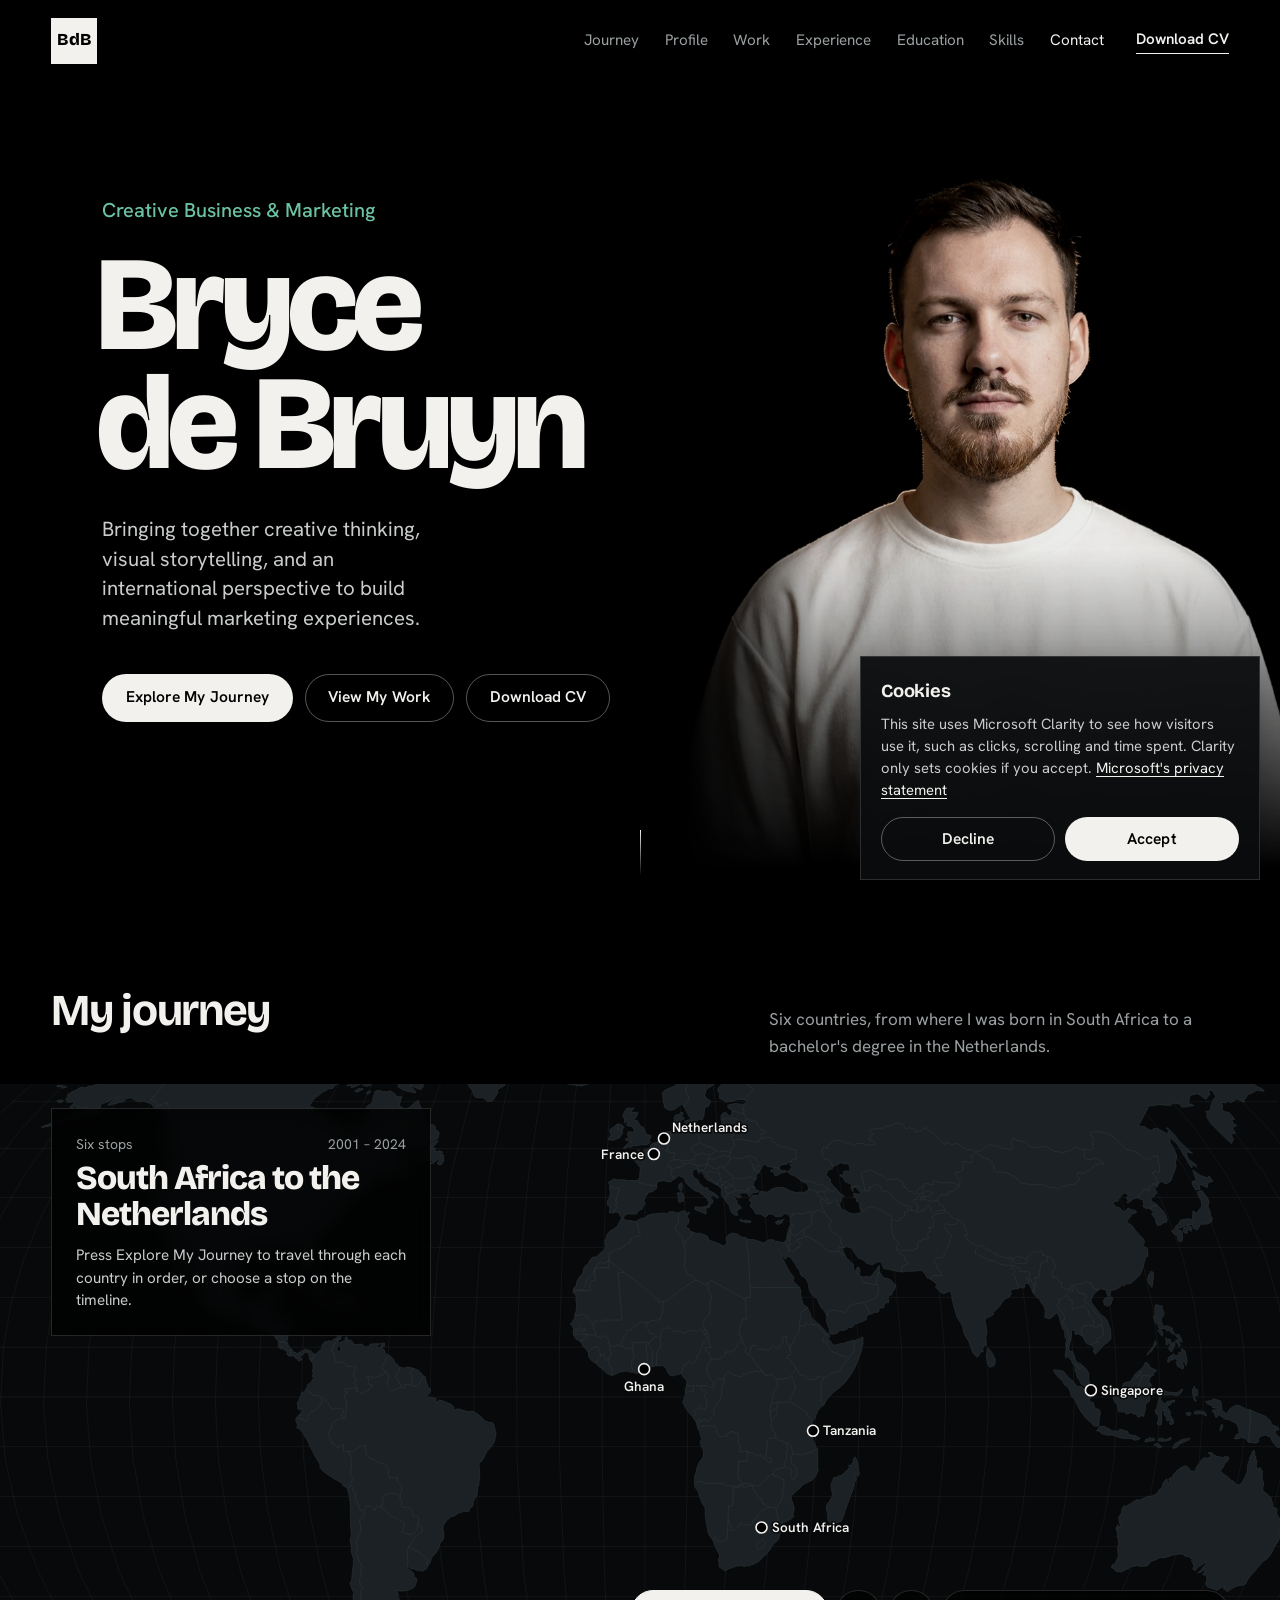
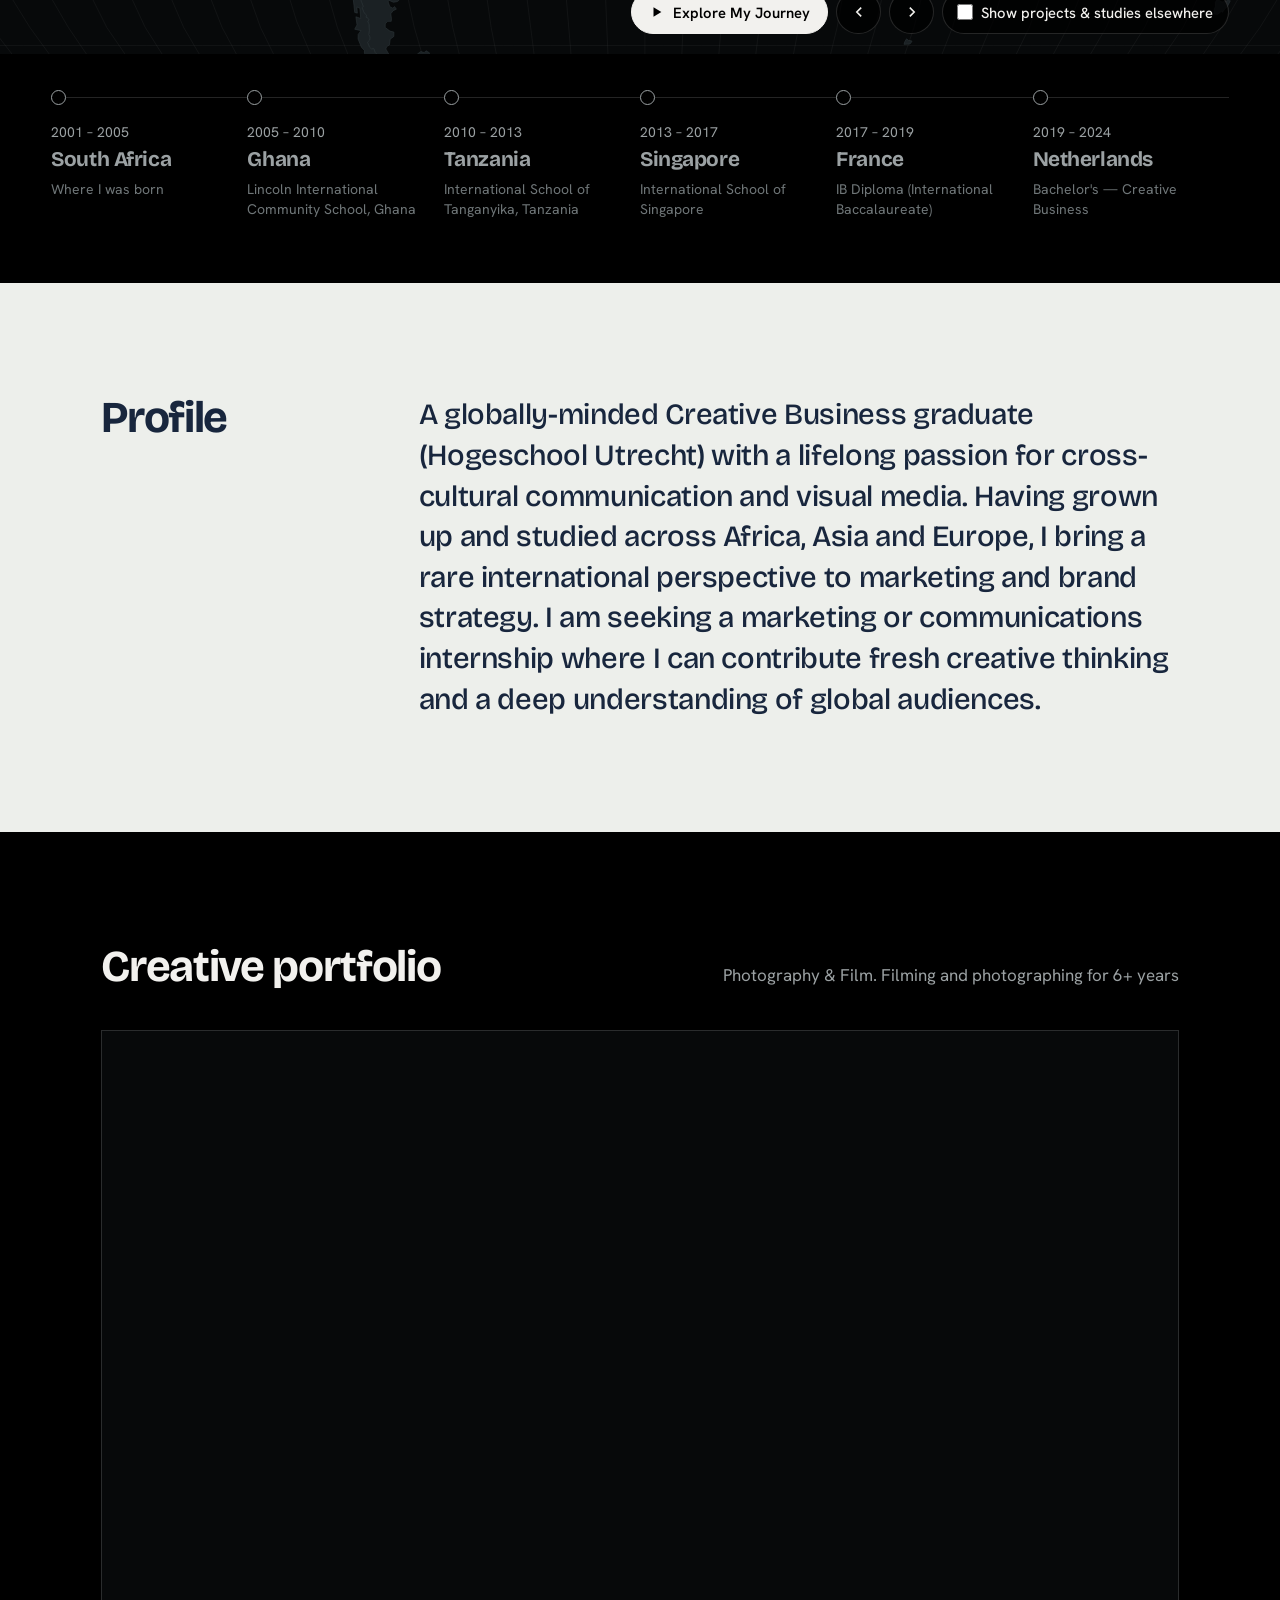
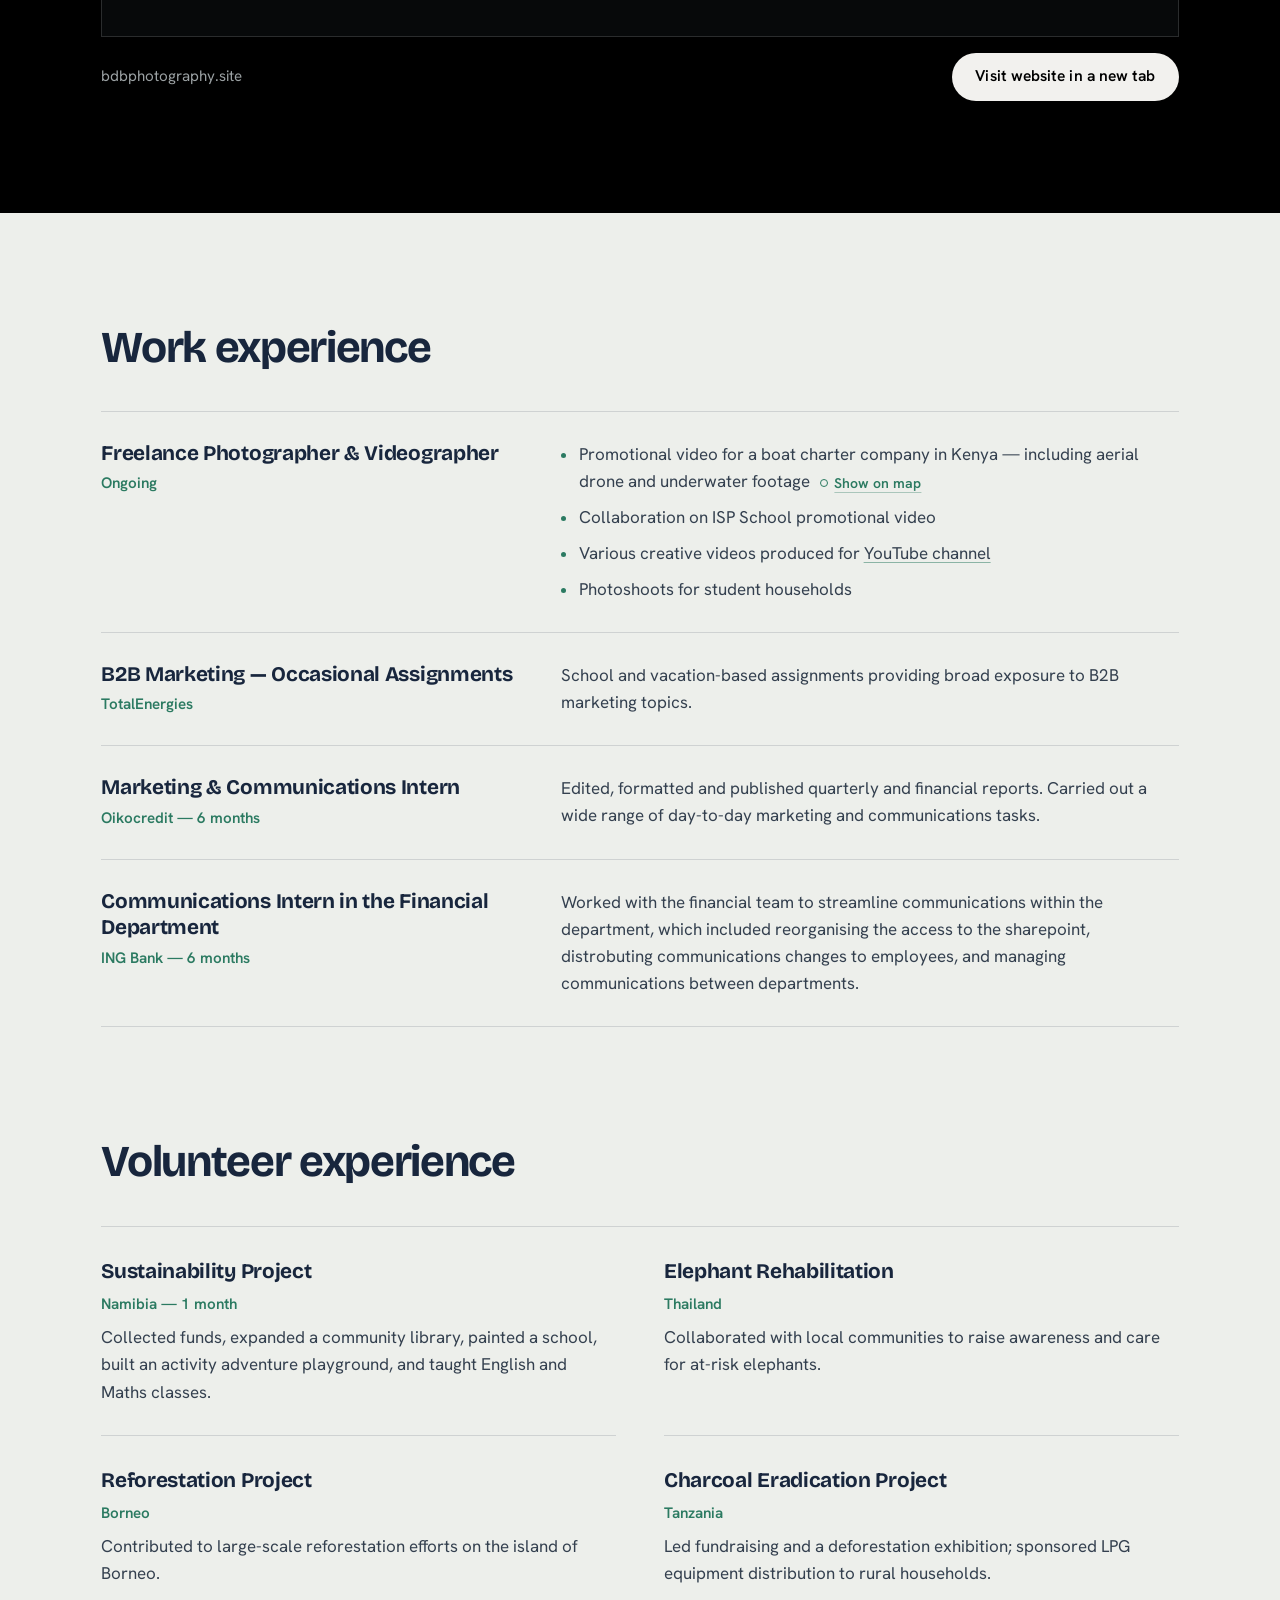
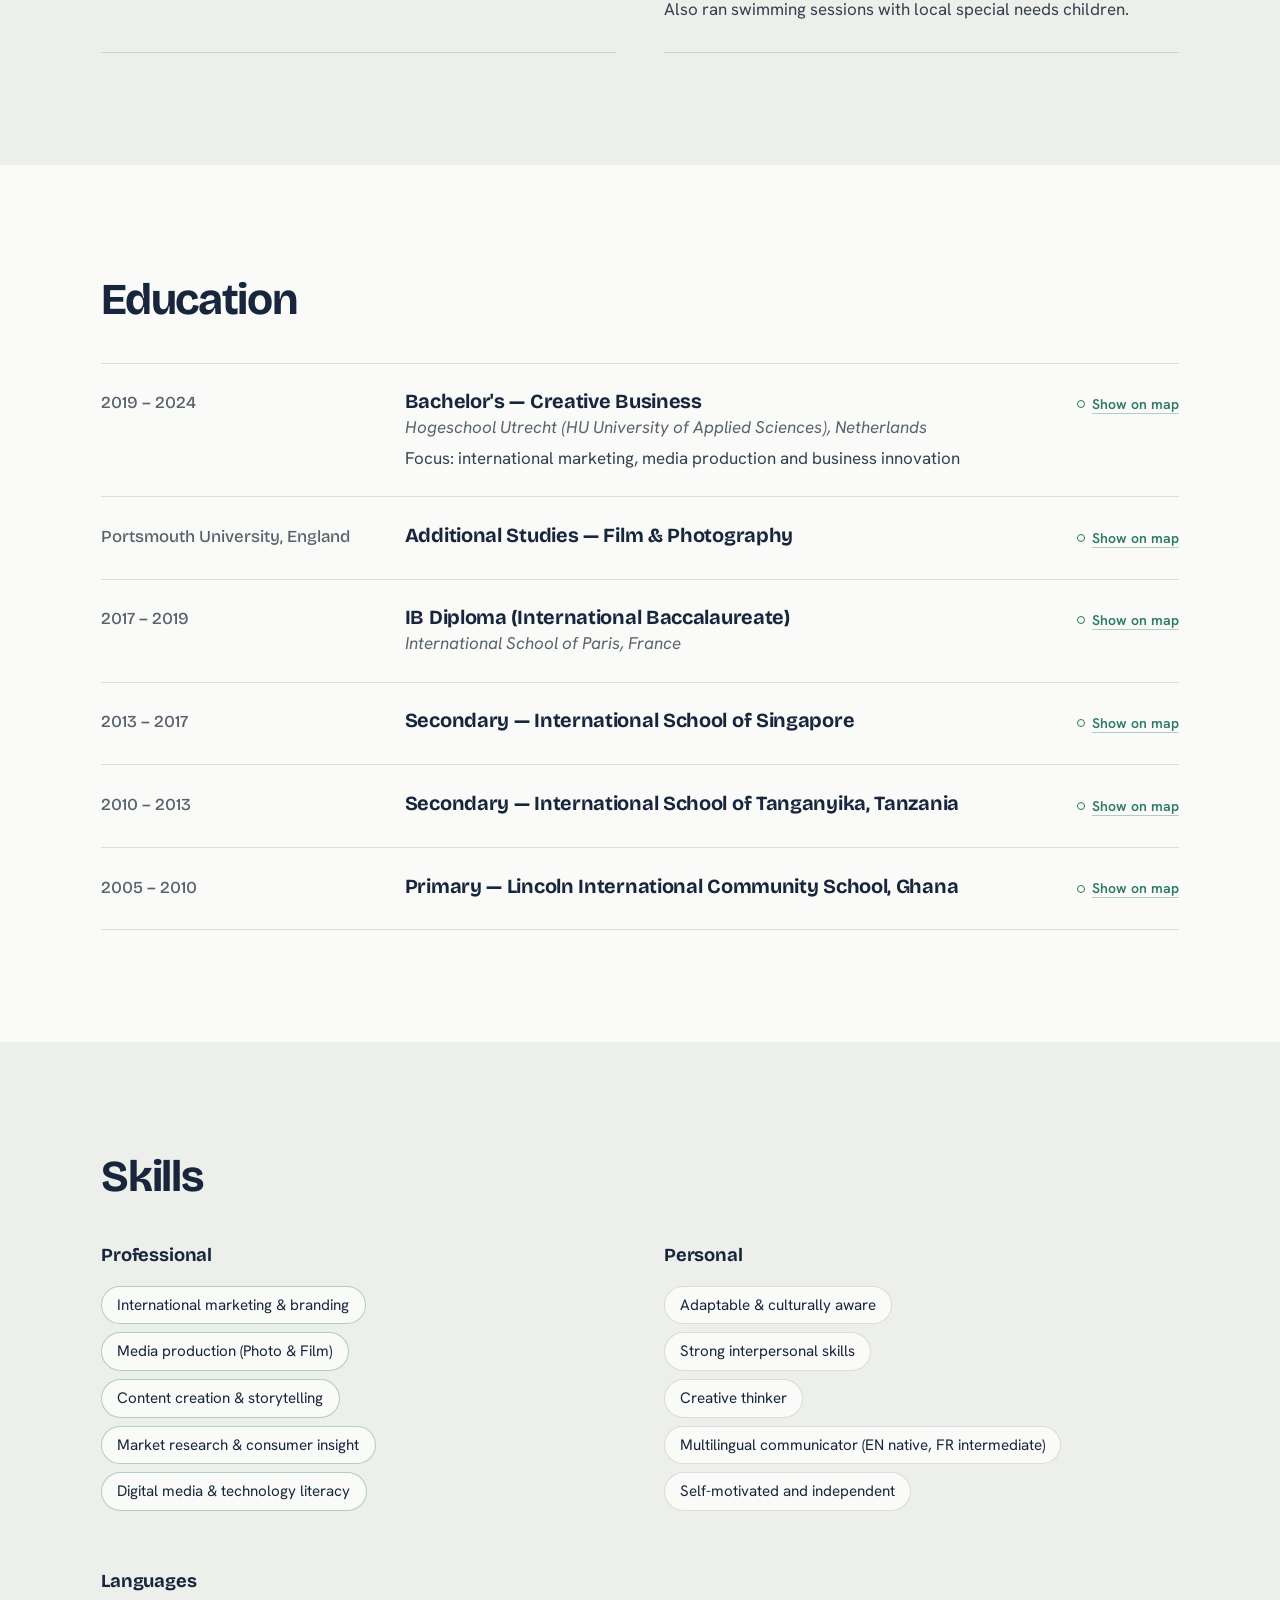
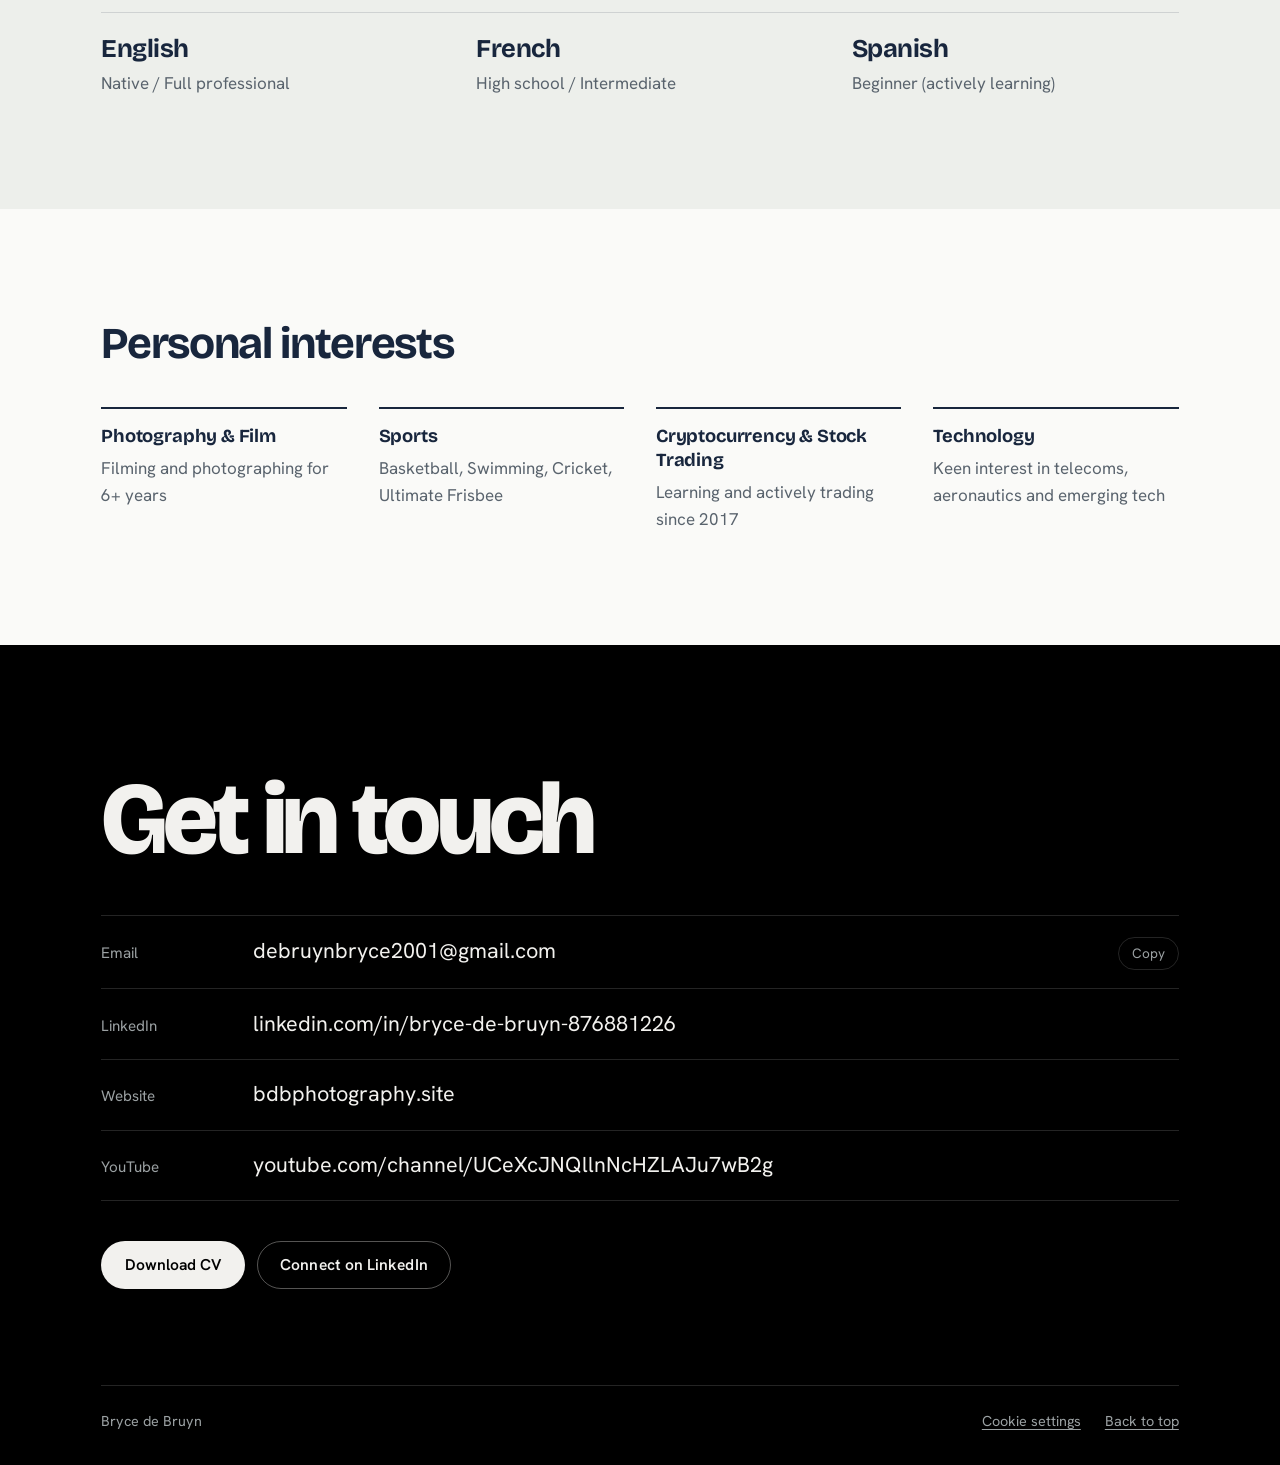
==== commit ea362dbc: "Add cookie consent banner for Clarity - Banner asks visitors to accept or decline Clarity cookies (e" ====
--- a/index.html
+++ b/index.html
@@ -27,6 +27,18 @@
         y=l.getElementsByTagName(r)[0];y.parentNode.insertBefore(t,y);
     })(window, document, "clarity", "script", "z3x0nr6vm4");
   </script>
+  <script>
+    /* Cookie consent for Clarity. Until a visitor accepts, Clarity runs without cookies
+       (its consent-denied mode). A choice is remembered for 6 months, then asked again. */
+    (function () {
+      var granted = false;
+      try {
+        var c = JSON.parse(localStorage.getItem("cv-consent") || "null");
+        granted = !!(c && c.v === "granted" && Date.now() - c.t < 182 * 864e5);
+      } catch (e) {}
+      window.clarity("consentv2", { ad_Storage: "denied", analytics_Storage: granted ? "granted" : "denied" });
+    })();
+  </script>
 </head>
 <body>
   <a class="skip" href="#main">Skip to content</a>
@@ -370,11 +382,23 @@
       <footer class="wrap foot-wrap">
         <div class="foot">
           <p>Bryce de Bruyn</p>
-          <a href="#hero">Back to top</a>
+          <div class="foot__links">
+            <button class="foot__btn" type="button" id="cookie-settings">Cookie settings</button>
+            <a href="#hero">Back to top</a>
+          </div>
         </div>
       </footer>
     </section>
   </main>
+
+  <section class="consent" id="consent" aria-labelledby="consent-title" hidden>
+    <h2 class="consent__title" id="consent-title">Cookies</h2>
+    <p class="consent__text">This site uses Microsoft Clarity to see how visitors use it, such as clicks, scrolling and time spent. Clarity only sets cookies if you accept. <a href="https://www.microsoft.com/privacy/privacystatement" target="_blank" rel="noopener">Microsoft's privacy statement</a></p>
+    <div class="consent__actions">
+      <button class="btn btn--ghost consent__btn" type="button" data-consent="denied">Decline</button>
+      <button class="btn btn--light consent__btn" type="button" data-consent="granted">Accept</button>
+    </div>
+  </section>
 
   <div class="toast" id="toast" role="status" aria-live="polite"></div>
 
--- a/styles.css
+++ b/styles.css
@@ -77,7 +77,7 @@
 }
 .btn--light { background: var(--fg-on-dark); color: var(--black); }
 .btn--light:hover { background: #fff; }
-.btn--ghost { border-color: rgba(242, 241, 238, 0.35); color: var(--fg-on-dark); }
+.btn--ghost { background: transparent; border-color: rgba(242, 241, 238, 0.35); color: var(--fg-on-dark); }
 .btn--ghost:hover { border-color: var(--fg-on-dark); background: rgba(255, 255, 255, 0.06); }
 
 /* ============================================================
@@ -507,6 +507,35 @@
 }
 .foot a { text-underline-offset: 3px; }
 
+/* Cookie consent */
+.consent {
+  position: fixed; z-index: 70; right: 1.25rem; bottom: 1.25rem; width: min(400px, calc(100% - 2rem));
+  background: rgba(10, 12, 13, 0.94); backdrop-filter: blur(10px); -webkit-backdrop-filter: blur(10px);
+  color: var(--fg-on-dark); border: 1px solid var(--line-on-dark);
+  padding: 1.25rem 1.25rem 1.1rem;
+  box-shadow: 0 18px 40px rgba(0, 0, 0, 0.35);
+}
+.consent[hidden] { display: none; }
+.consent__title { font-size: 1.15rem; letter-spacing: -0.01em; }
+.consent__text { margin-top: .4rem; font-size: 0.925rem; line-height: 1.5; color: #c9cccb; }
+.consent__text a { color: var(--fg-on-dark); text-underline-offset: 3px; }
+.consent__actions { display: grid; grid-template-columns: 1fr 1fr; gap: .6rem; margin-top: 1rem; }
+.consent__btn { min-height: 44px; padding: 0 1rem; }
+@media (prefers-reduced-motion: no-preference) {
+  .consent { animation: rise .5s 1.4s var(--ease) both; }
+}
+@media (max-width: 640px) {
+  .consent { right: .75rem; left: .75rem; bottom: .75rem; width: auto; padding: 1rem 1rem .9rem; }
+  .consent__text { font-size: 0.875rem; }
+  .consent__actions { margin-top: .8rem; }
+}
+.foot__links { display: flex; flex-wrap: wrap; gap: .5rem 1.5rem; }
+.foot__btn {
+  background: none; border: 0; padding: 0; cursor: pointer; color: inherit; font-size: inherit;
+  text-decoration: underline; text-underline-offset: 3px;
+}
+.foot__btn:hover { color: var(--fg-on-dark); }
+
 /* Toast */
 .toast {
   position: fixed; left: 50%; bottom: 1.5rem; z-index: 60; transform: translate(-50%, 20px);
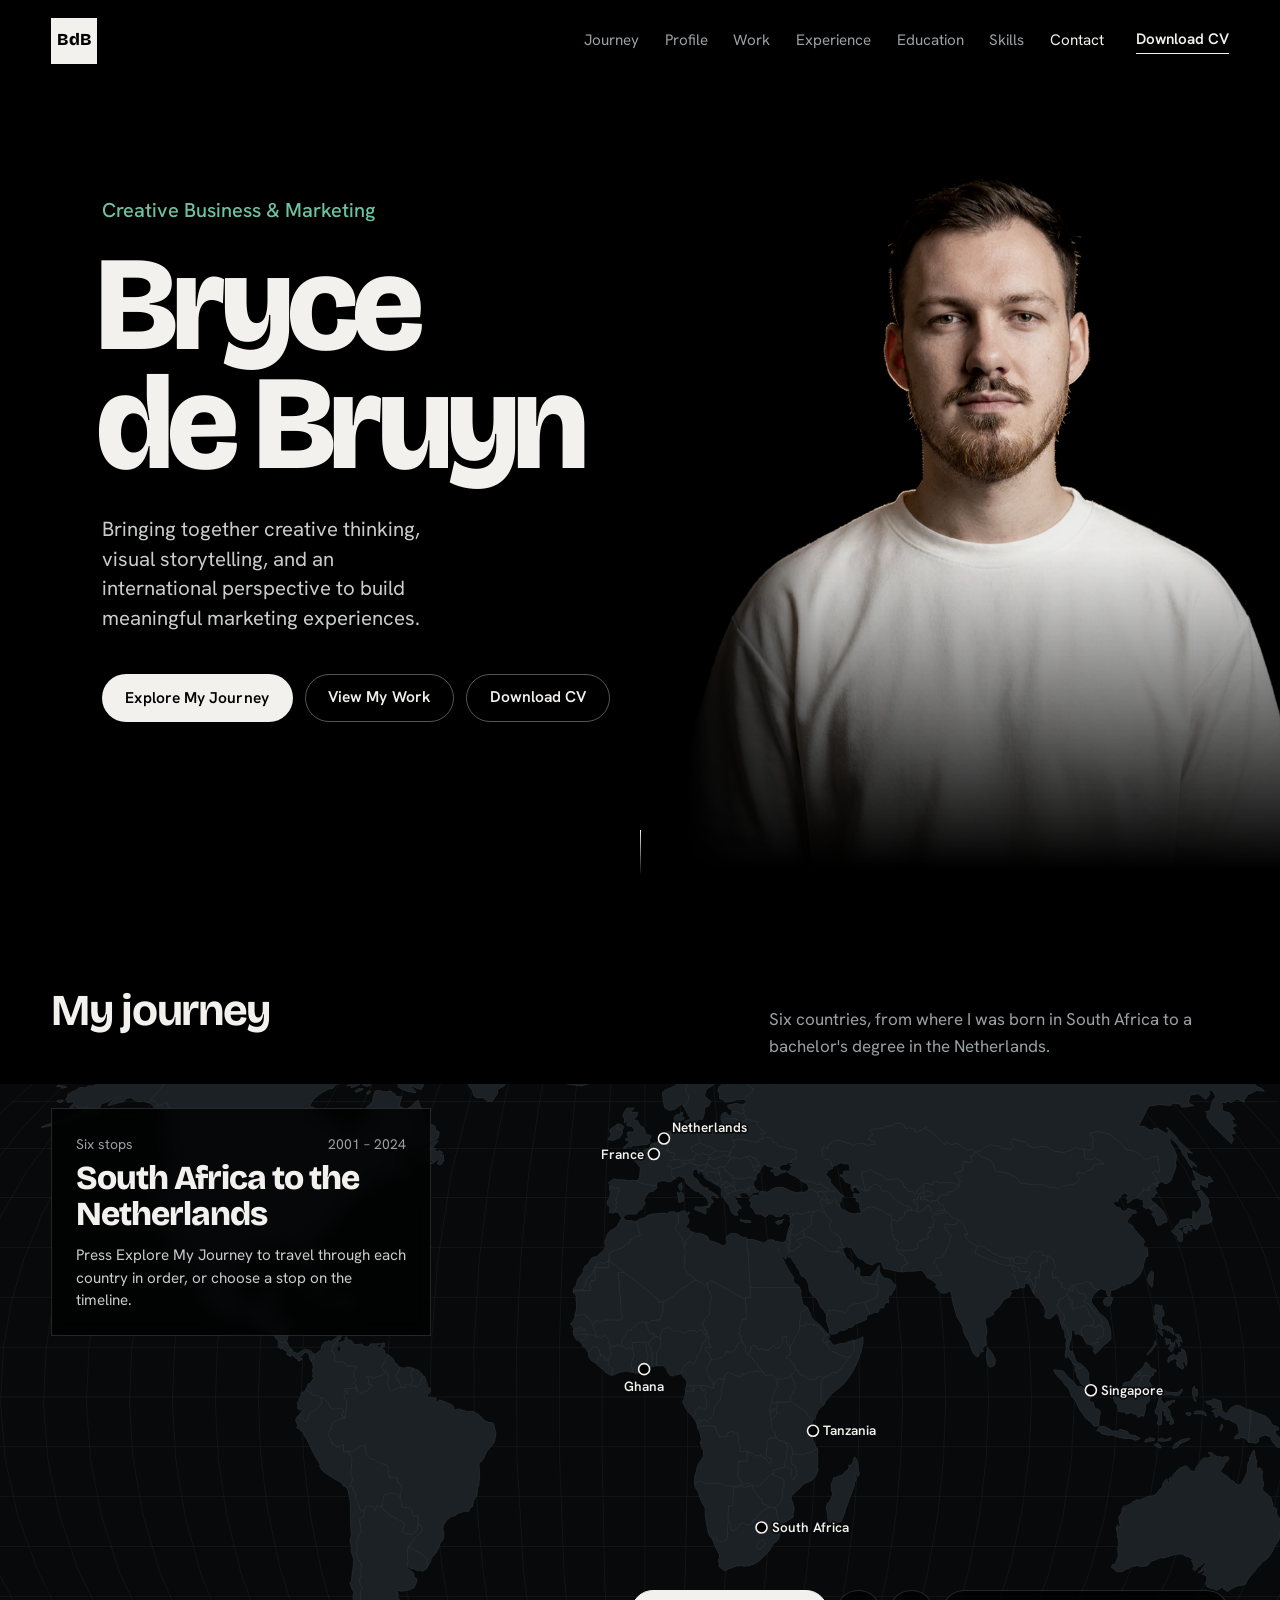
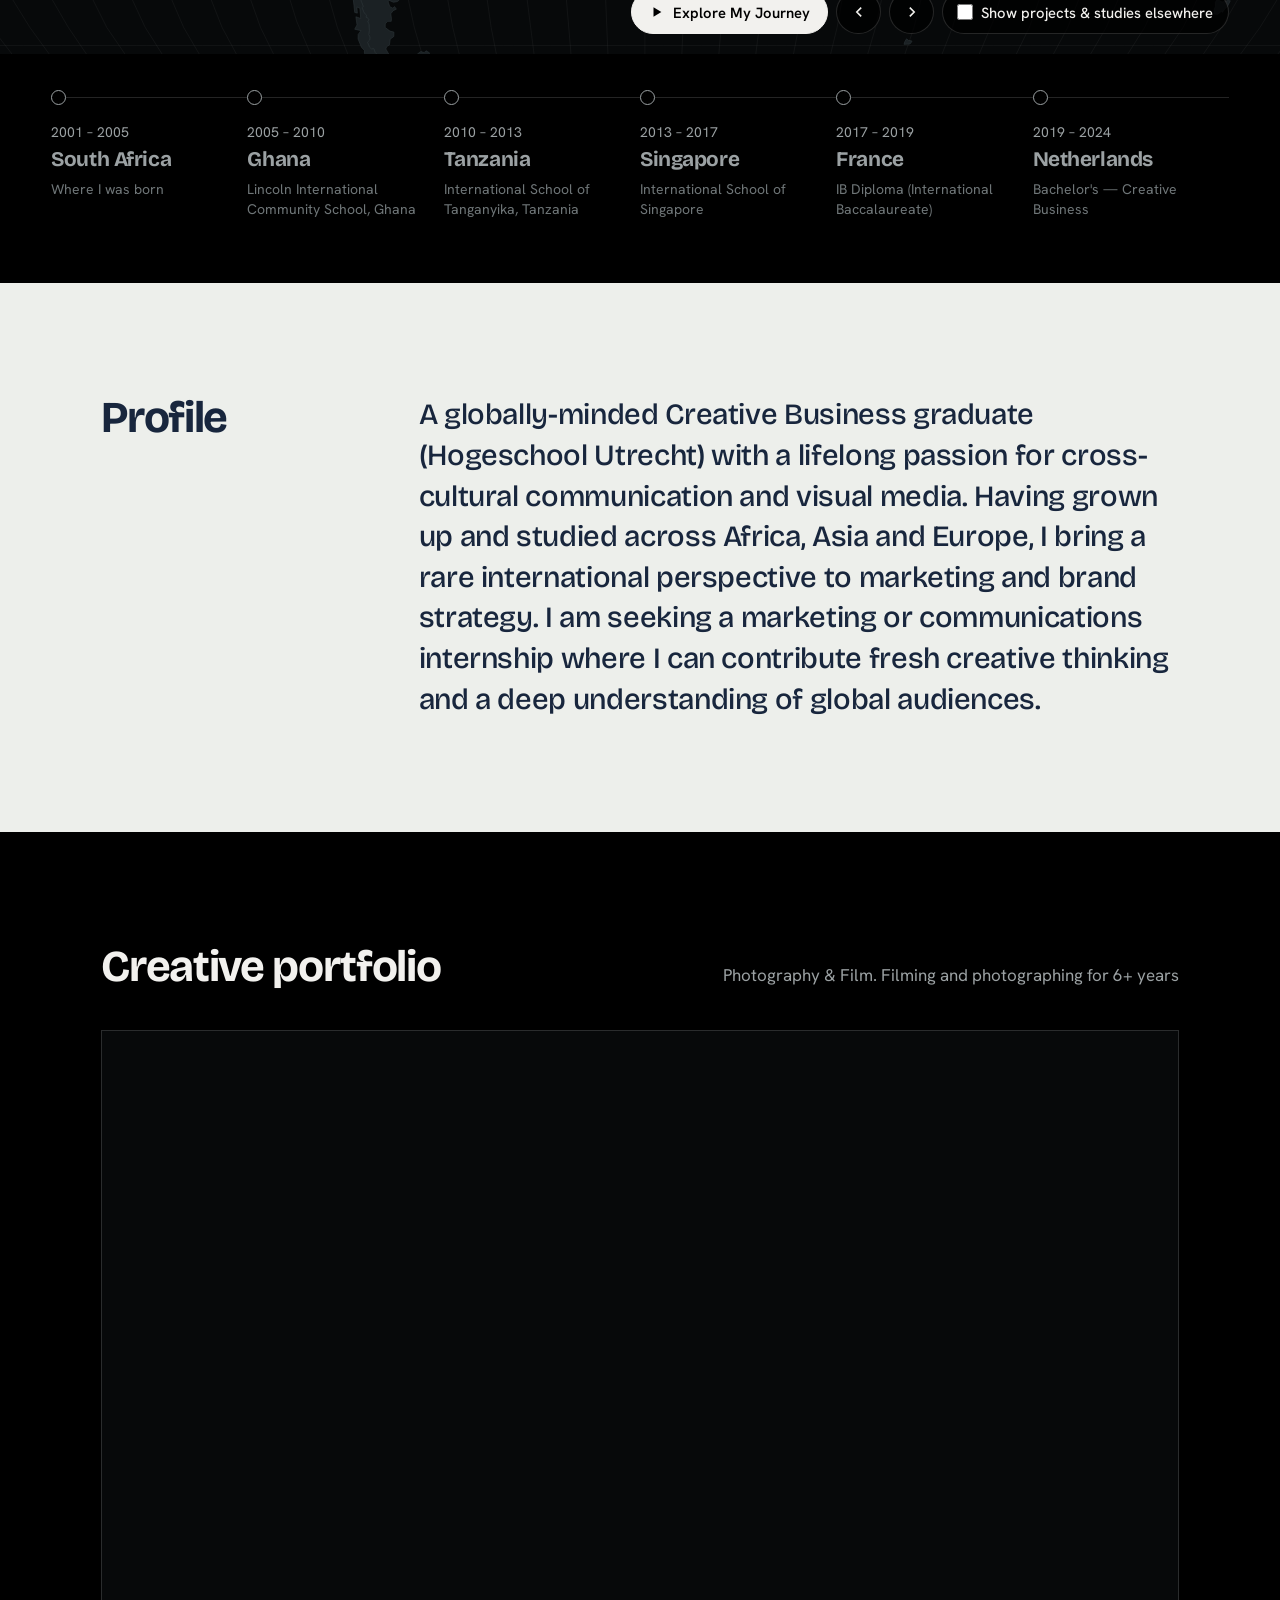
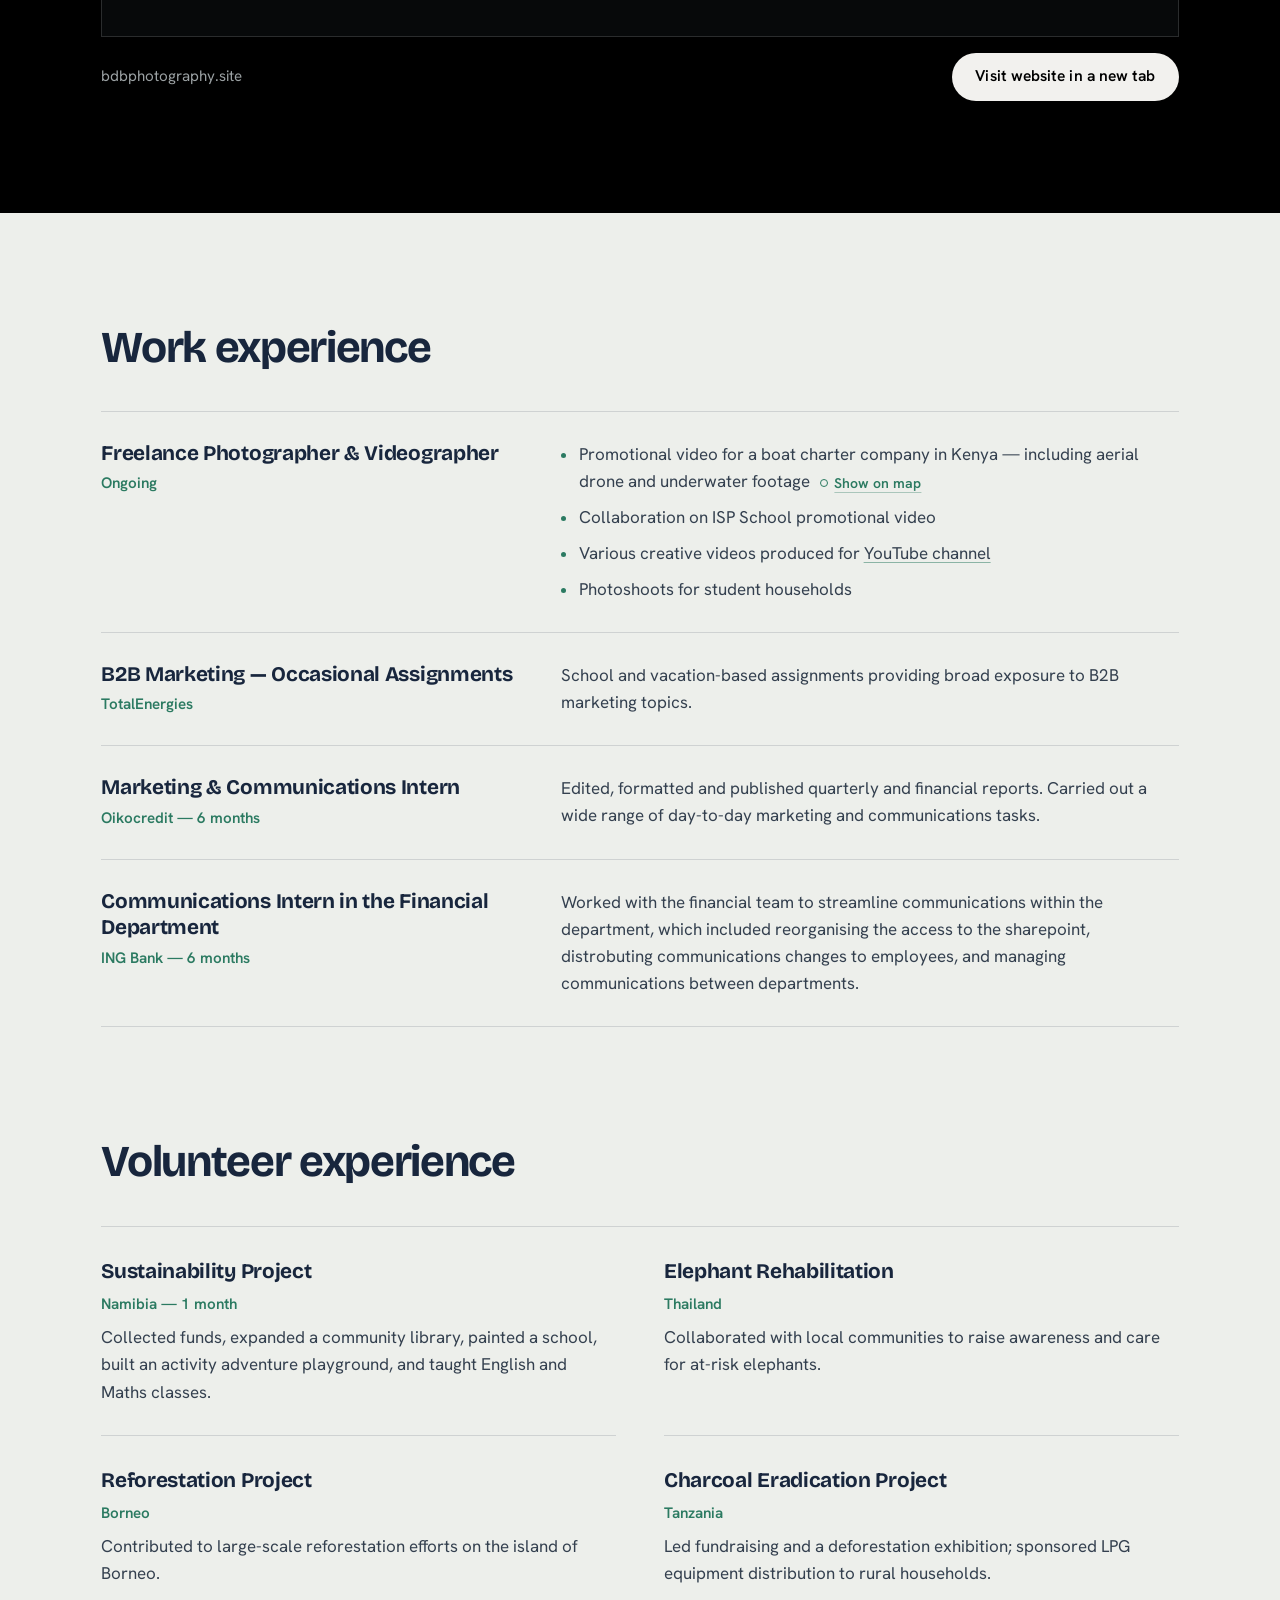
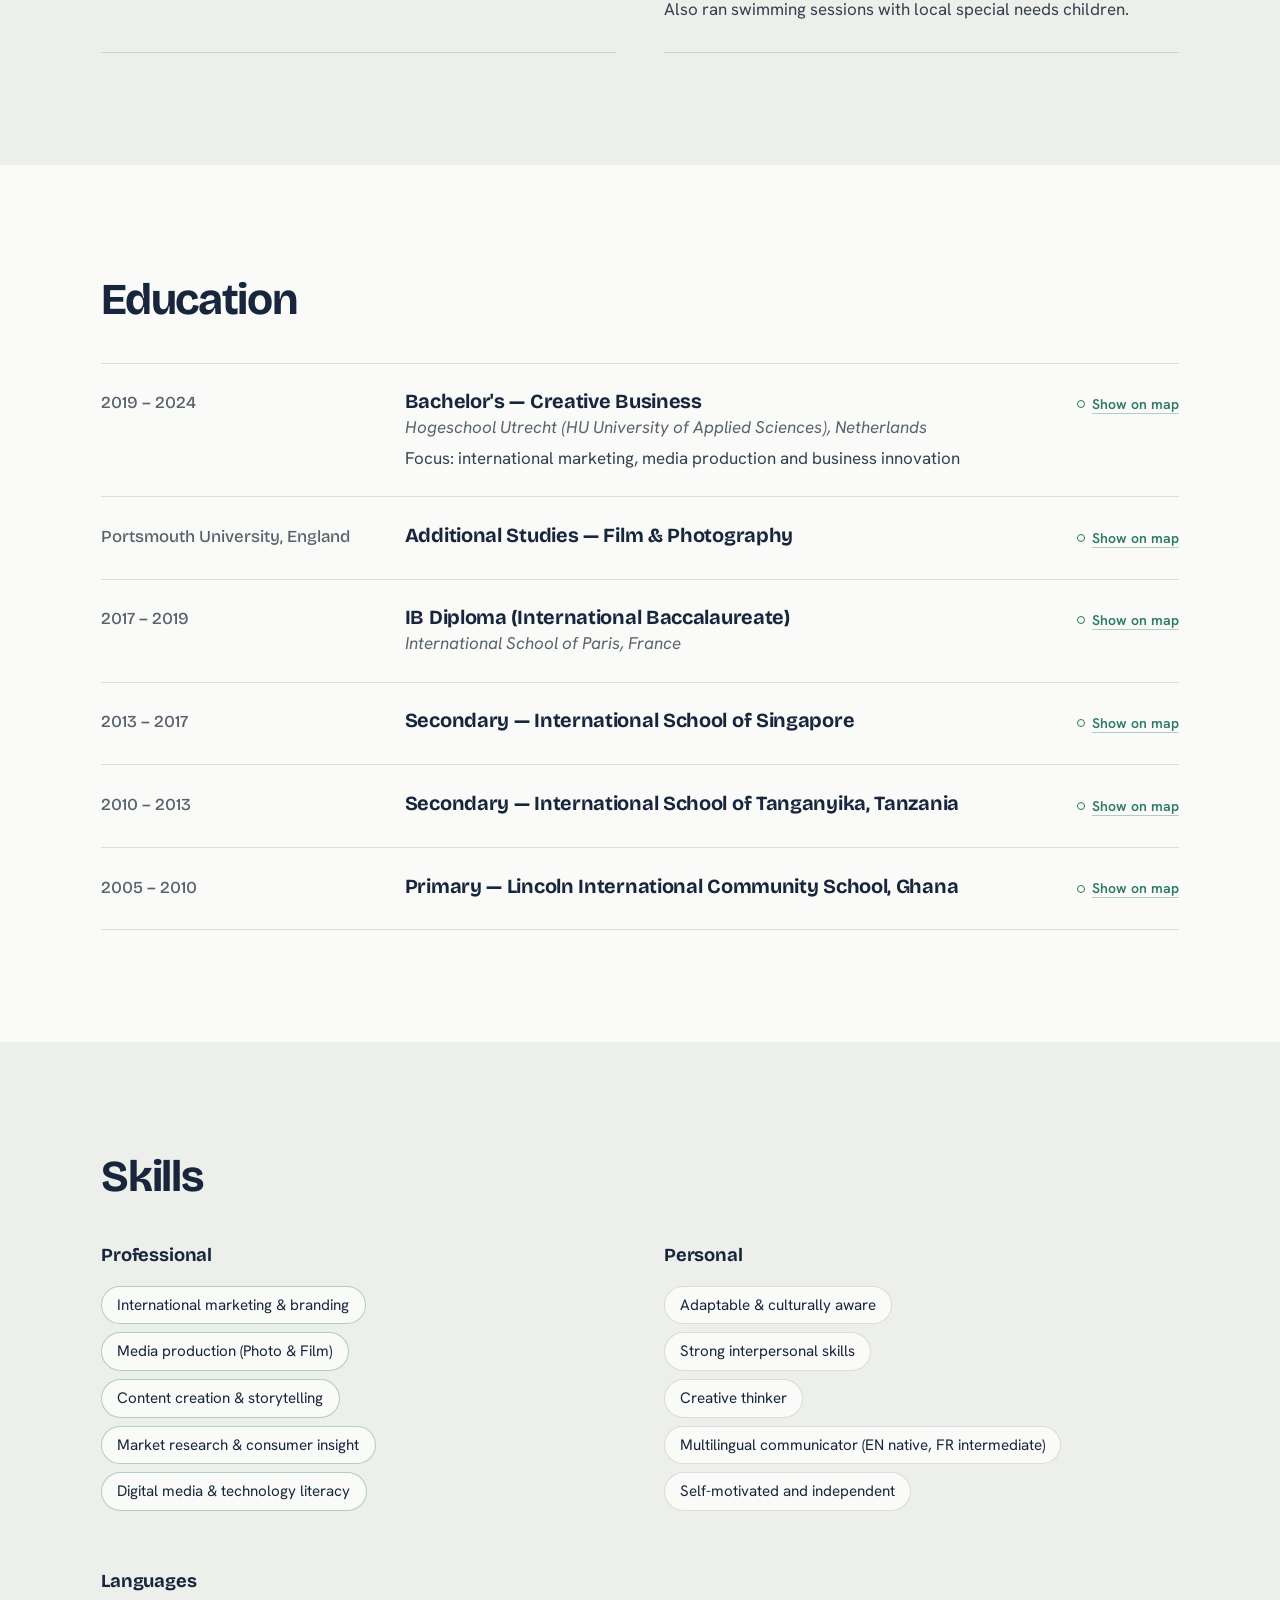
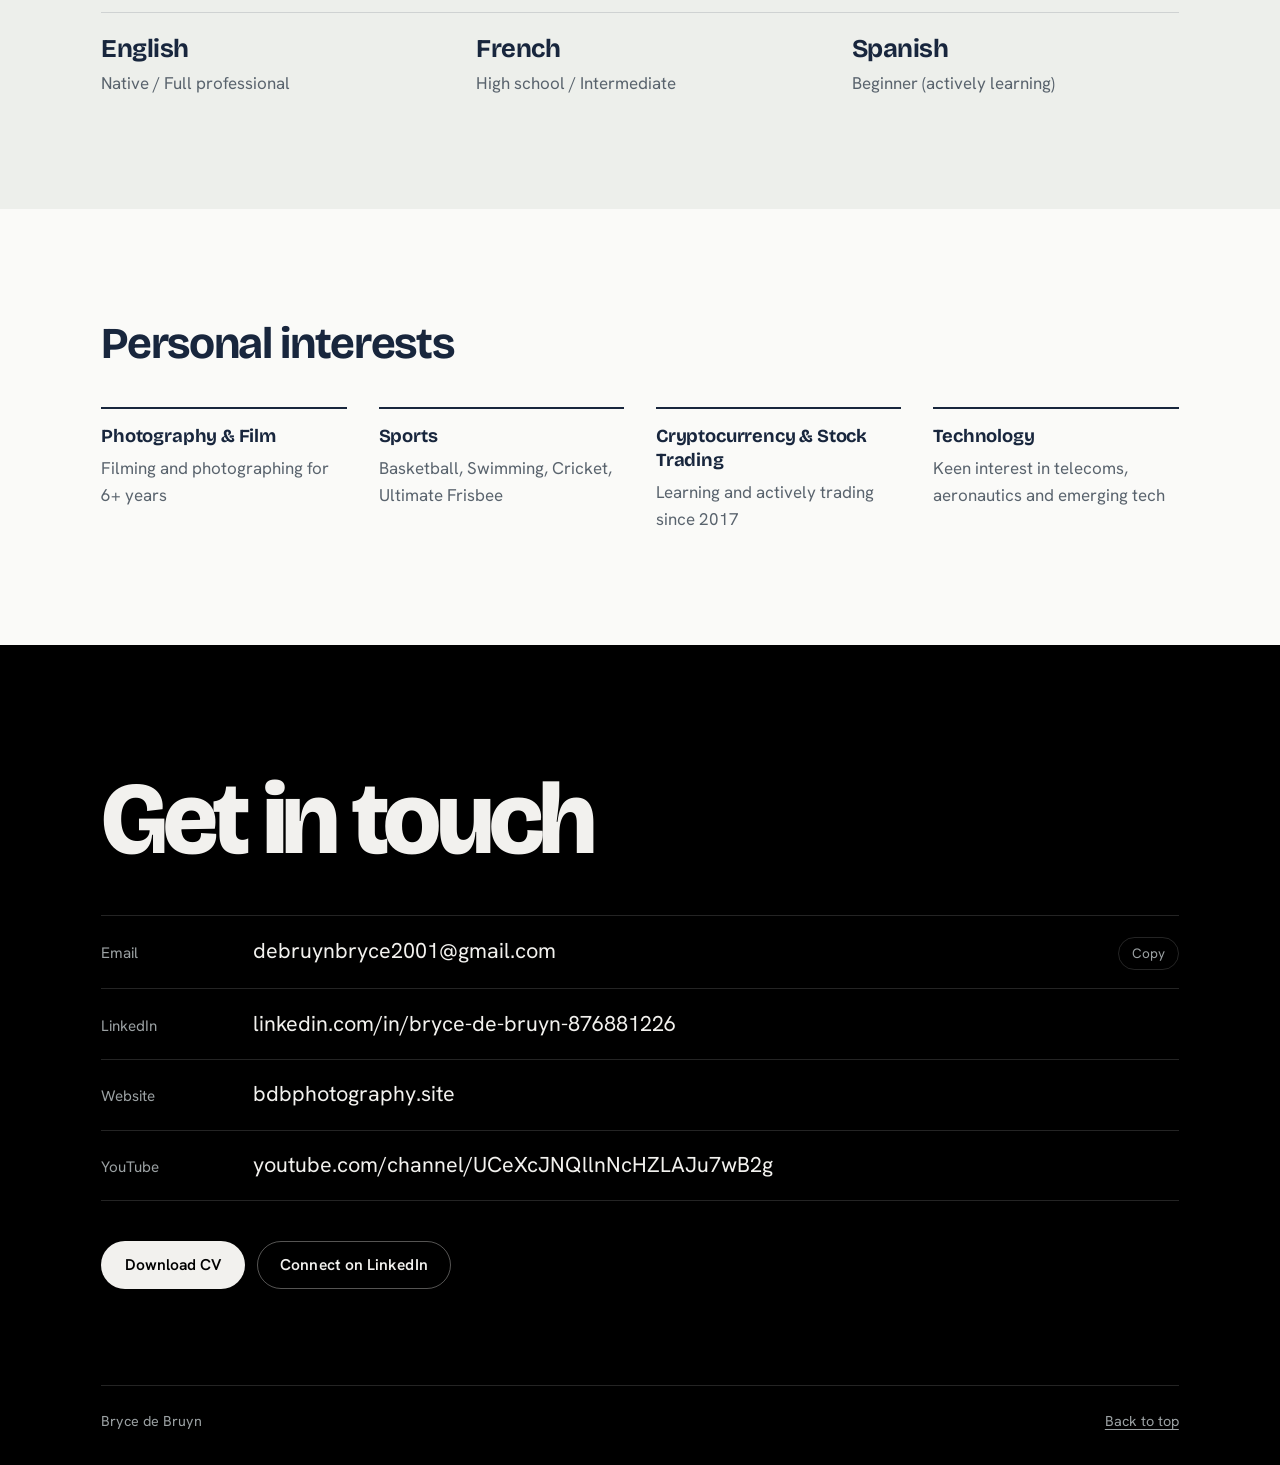
==== commit 4cd75767: "Remove Microsoft Clarity and the cookie banner The site no longer collects visitor data. Removed the" ====
--- a/index.html
+++ b/index.html
@@ -19,26 +19,6 @@
     if ("scrollRestoration" in history) history.scrollRestoration = "manual";
     if (location.hash) history.replaceState(null, "", location.pathname + location.search);
   </script>
-  <!-- Microsoft Clarity: visitor recordings and heatmaps -->
-  <script type="text/javascript">
-    (function(c,l,a,r,i,t,y){
-        c[a]=c[a]||function(){(c[a].q=c[a].q||[]).push(arguments)};
-        t=l.createElement(r);t.async=1;t.src="https://www.clarity.ms/tag/"+i;
-        y=l.getElementsByTagName(r)[0];y.parentNode.insertBefore(t,y);
-    })(window, document, "clarity", "script", "z3x0nr6vm4");
-  </script>
-  <script>
-    /* Cookie consent for Clarity. Until a visitor accepts, Clarity runs without cookies
-       (its consent-denied mode). A choice is remembered for 6 months, then asked again. */
-    (function () {
-      var granted = false;
-      try {
-        var c = JSON.parse(localStorage.getItem("cv-consent") || "null");
-        granted = !!(c && c.v === "granted" && Date.now() - c.t < 182 * 864e5);
-      } catch (e) {}
-      window.clarity("consentv2", { ad_Storage: "denied", analytics_Storage: granted ? "granted" : "denied" });
-    })();
-  </script>
 </head>
 <body>
   <a class="skip" href="#main">Skip to content</a>
@@ -382,23 +362,11 @@
       <footer class="wrap foot-wrap">
         <div class="foot">
           <p>Bryce de Bruyn</p>
-          <div class="foot__links">
-            <button class="foot__btn" type="button" id="cookie-settings">Cookie settings</button>
-            <a href="#hero">Back to top</a>
-          </div>
+          <a href="#hero">Back to top</a>
         </div>
       </footer>
     </section>
   </main>
-
-  <section class="consent" id="consent" aria-labelledby="consent-title" hidden>
-    <h2 class="consent__title" id="consent-title">Cookies</h2>
-    <p class="consent__text">This site uses Microsoft Clarity to see how visitors use it, such as clicks, scrolling and time spent. Clarity only sets cookies if you accept. <a href="https://www.microsoft.com/privacy/privacystatement" target="_blank" rel="noopener">Microsoft's privacy statement</a></p>
-    <div class="consent__actions">
-      <button class="btn btn--ghost consent__btn" type="button" data-consent="denied">Decline</button>
-      <button class="btn btn--light consent__btn" type="button" data-consent="granted">Accept</button>
-    </div>
-  </section>
 
   <div class="toast" id="toast" role="status" aria-live="polite"></div>
 
--- a/styles.css
+++ b/styles.css
@@ -507,35 +507,6 @@
 }
 .foot a { text-underline-offset: 3px; }
 
-/* Cookie consent */
-.consent {
-  position: fixed; z-index: 70; right: 1.25rem; bottom: 1.25rem; width: min(400px, calc(100% - 2rem));
-  background: rgba(10, 12, 13, 0.94); backdrop-filter: blur(10px); -webkit-backdrop-filter: blur(10px);
-  color: var(--fg-on-dark); border: 1px solid var(--line-on-dark);
-  padding: 1.25rem 1.25rem 1.1rem;
-  box-shadow: 0 18px 40px rgba(0, 0, 0, 0.35);
-}
-.consent[hidden] { display: none; }
-.consent__title { font-size: 1.15rem; letter-spacing: -0.01em; }
-.consent__text { margin-top: .4rem; font-size: 0.925rem; line-height: 1.5; color: #c9cccb; }
-.consent__text a { color: var(--fg-on-dark); text-underline-offset: 3px; }
-.consent__actions { display: grid; grid-template-columns: 1fr 1fr; gap: .6rem; margin-top: 1rem; }
-.consent__btn { min-height: 44px; padding: 0 1rem; }
-@media (prefers-reduced-motion: no-preference) {
-  .consent { animation: rise .5s 1.4s var(--ease) both; }
-}
-@media (max-width: 640px) {
-  .consent { right: .75rem; left: .75rem; bottom: .75rem; width: auto; padding: 1rem 1rem .9rem; }
-  .consent__text { font-size: 0.875rem; }
-  .consent__actions { margin-top: .8rem; }
-}
-.foot__links { display: flex; flex-wrap: wrap; gap: .5rem 1.5rem; }
-.foot__btn {
-  background: none; border: 0; padding: 0; cursor: pointer; color: inherit; font-size: inherit;
-  text-decoration: underline; text-underline-offset: 3px;
-}
-.foot__btn:hover { color: var(--fg-on-dark); }
-
 /* Toast */
 .toast {
   position: fixed; left: 50%; bottom: 1.5rem; z-index: 60; transform: translate(-50%, 20px);
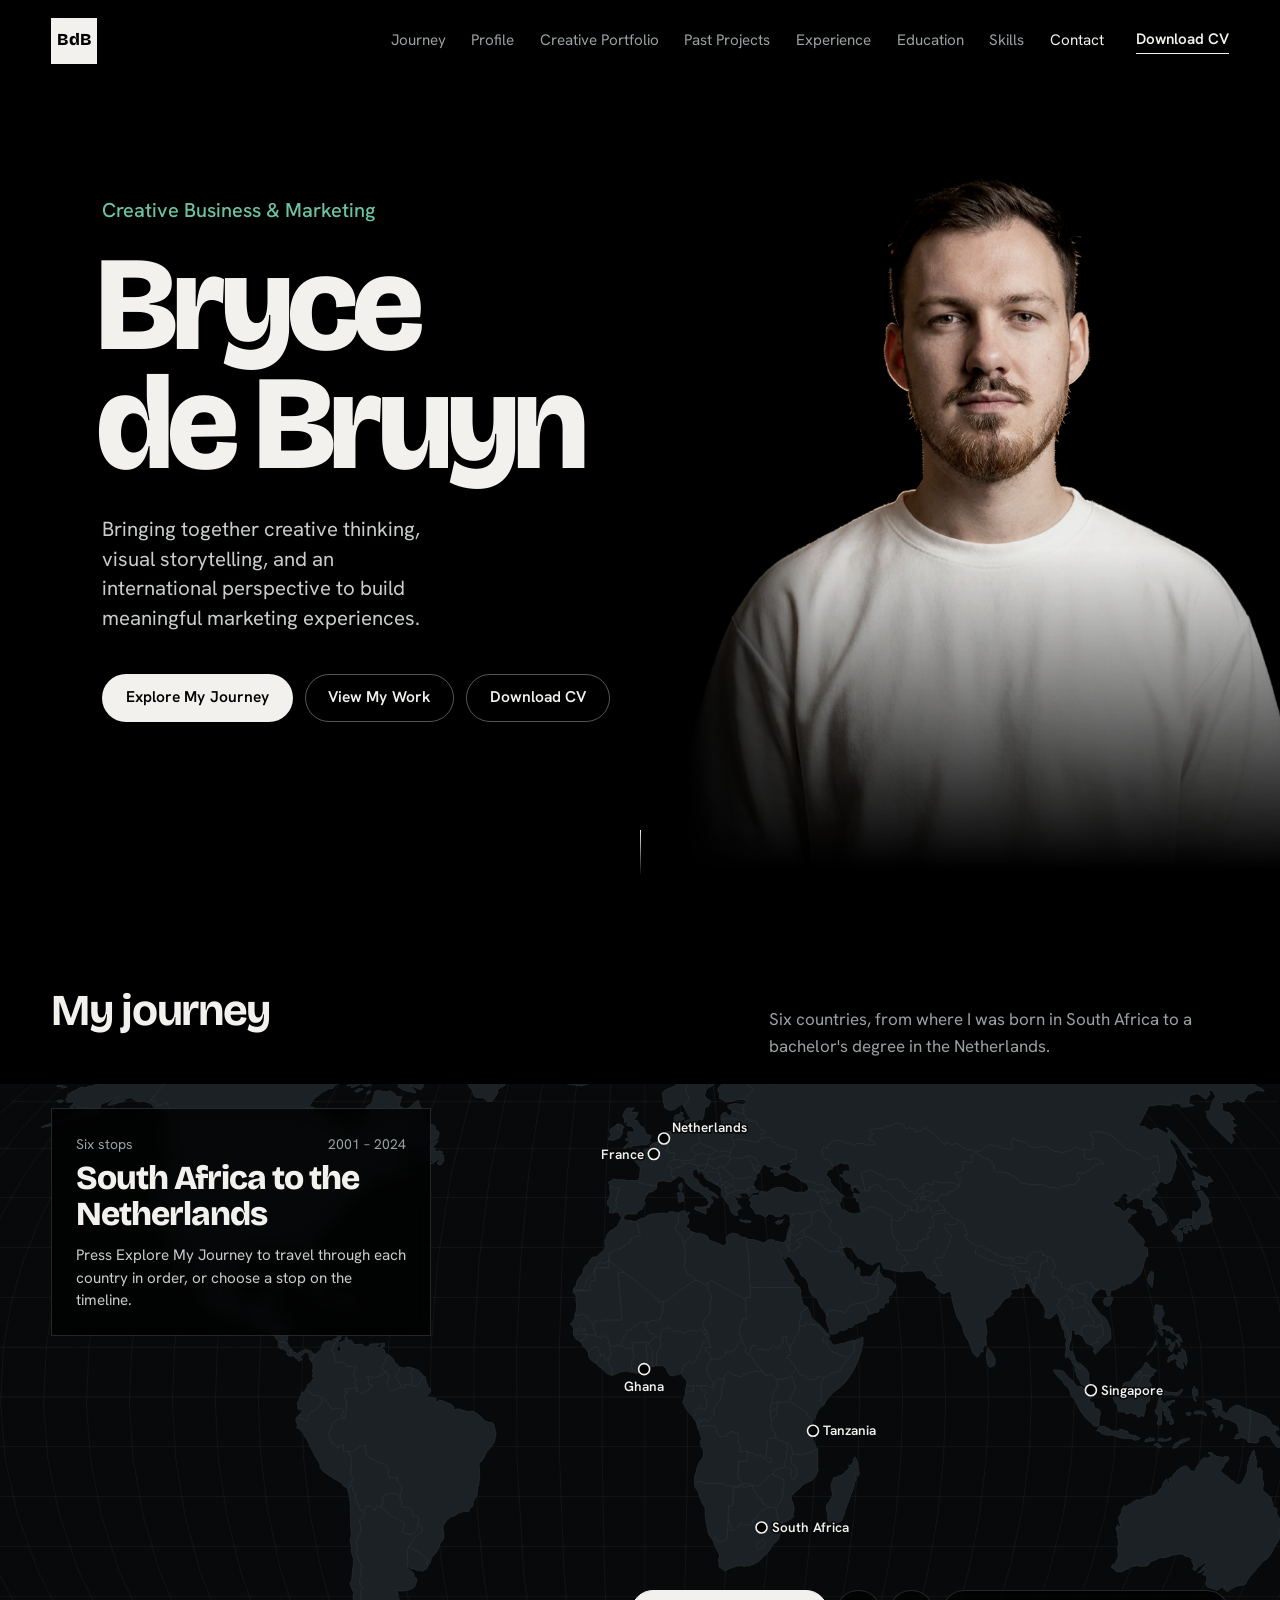
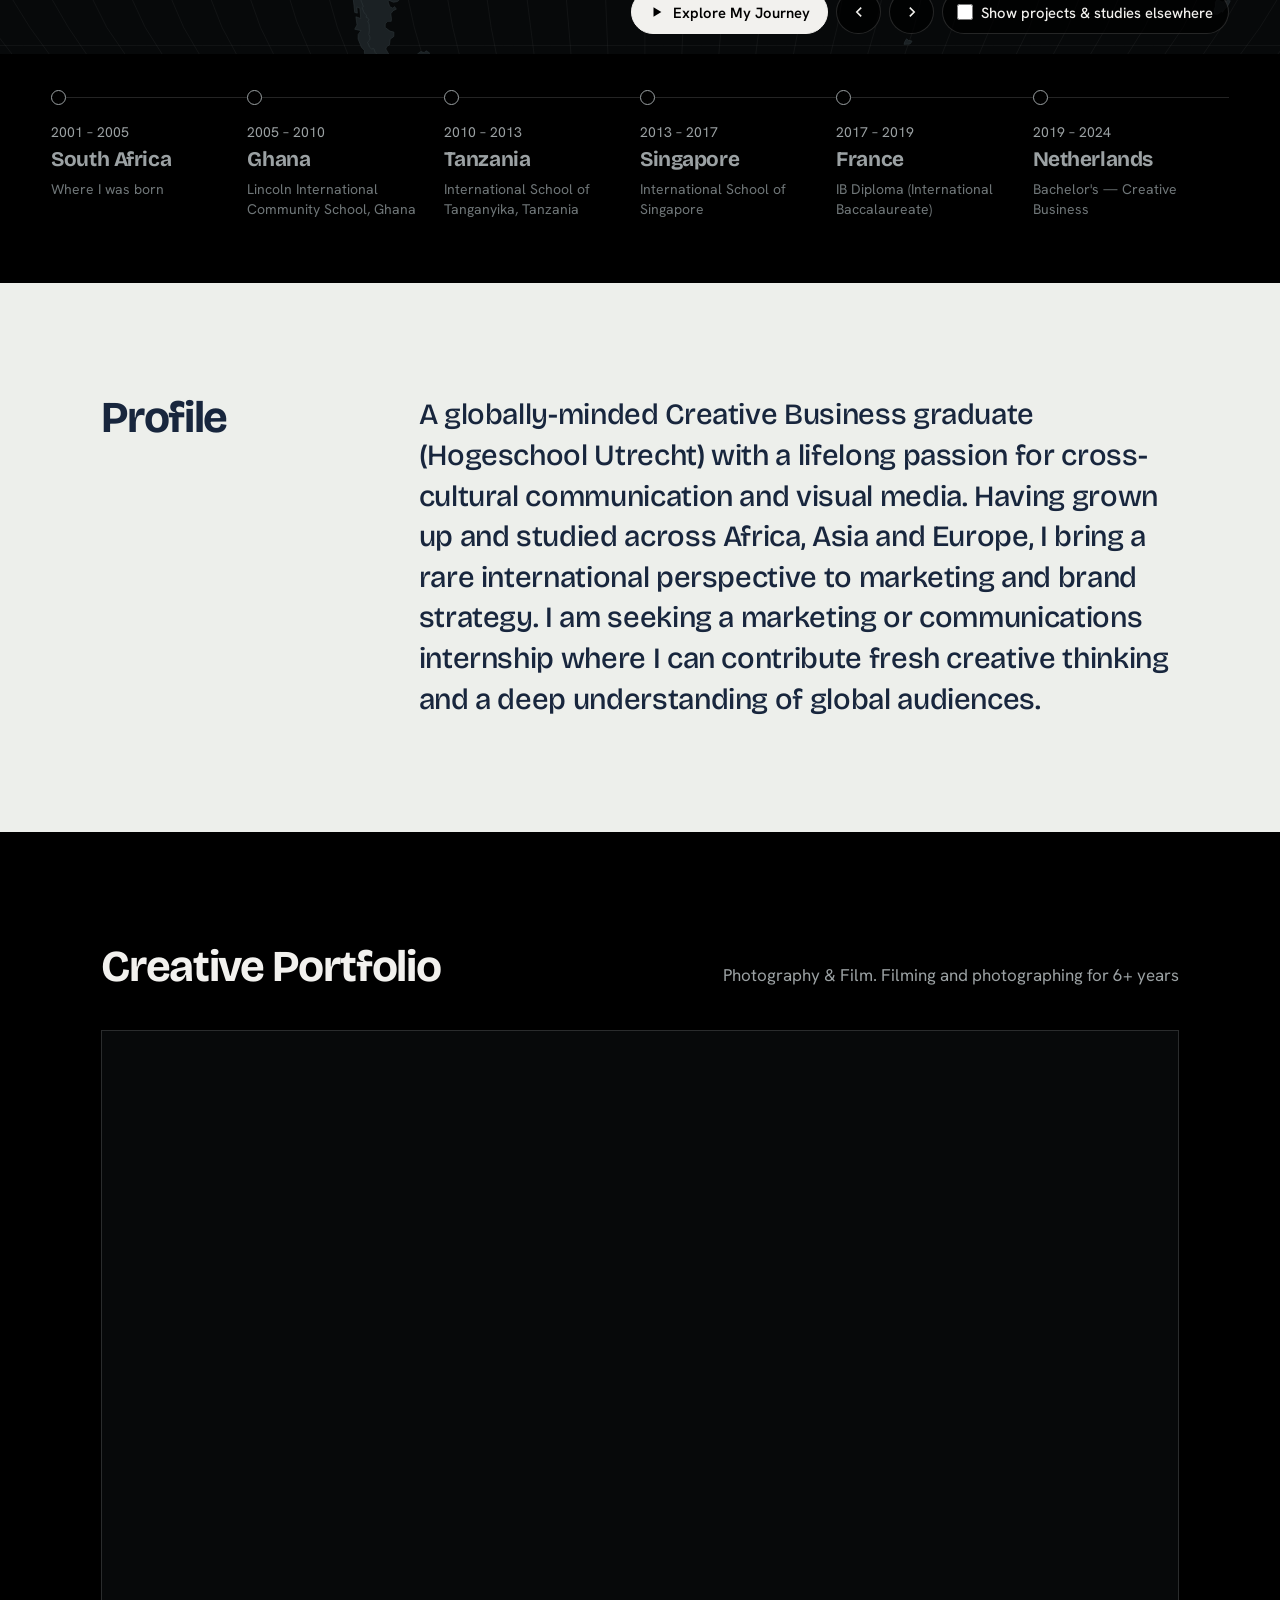
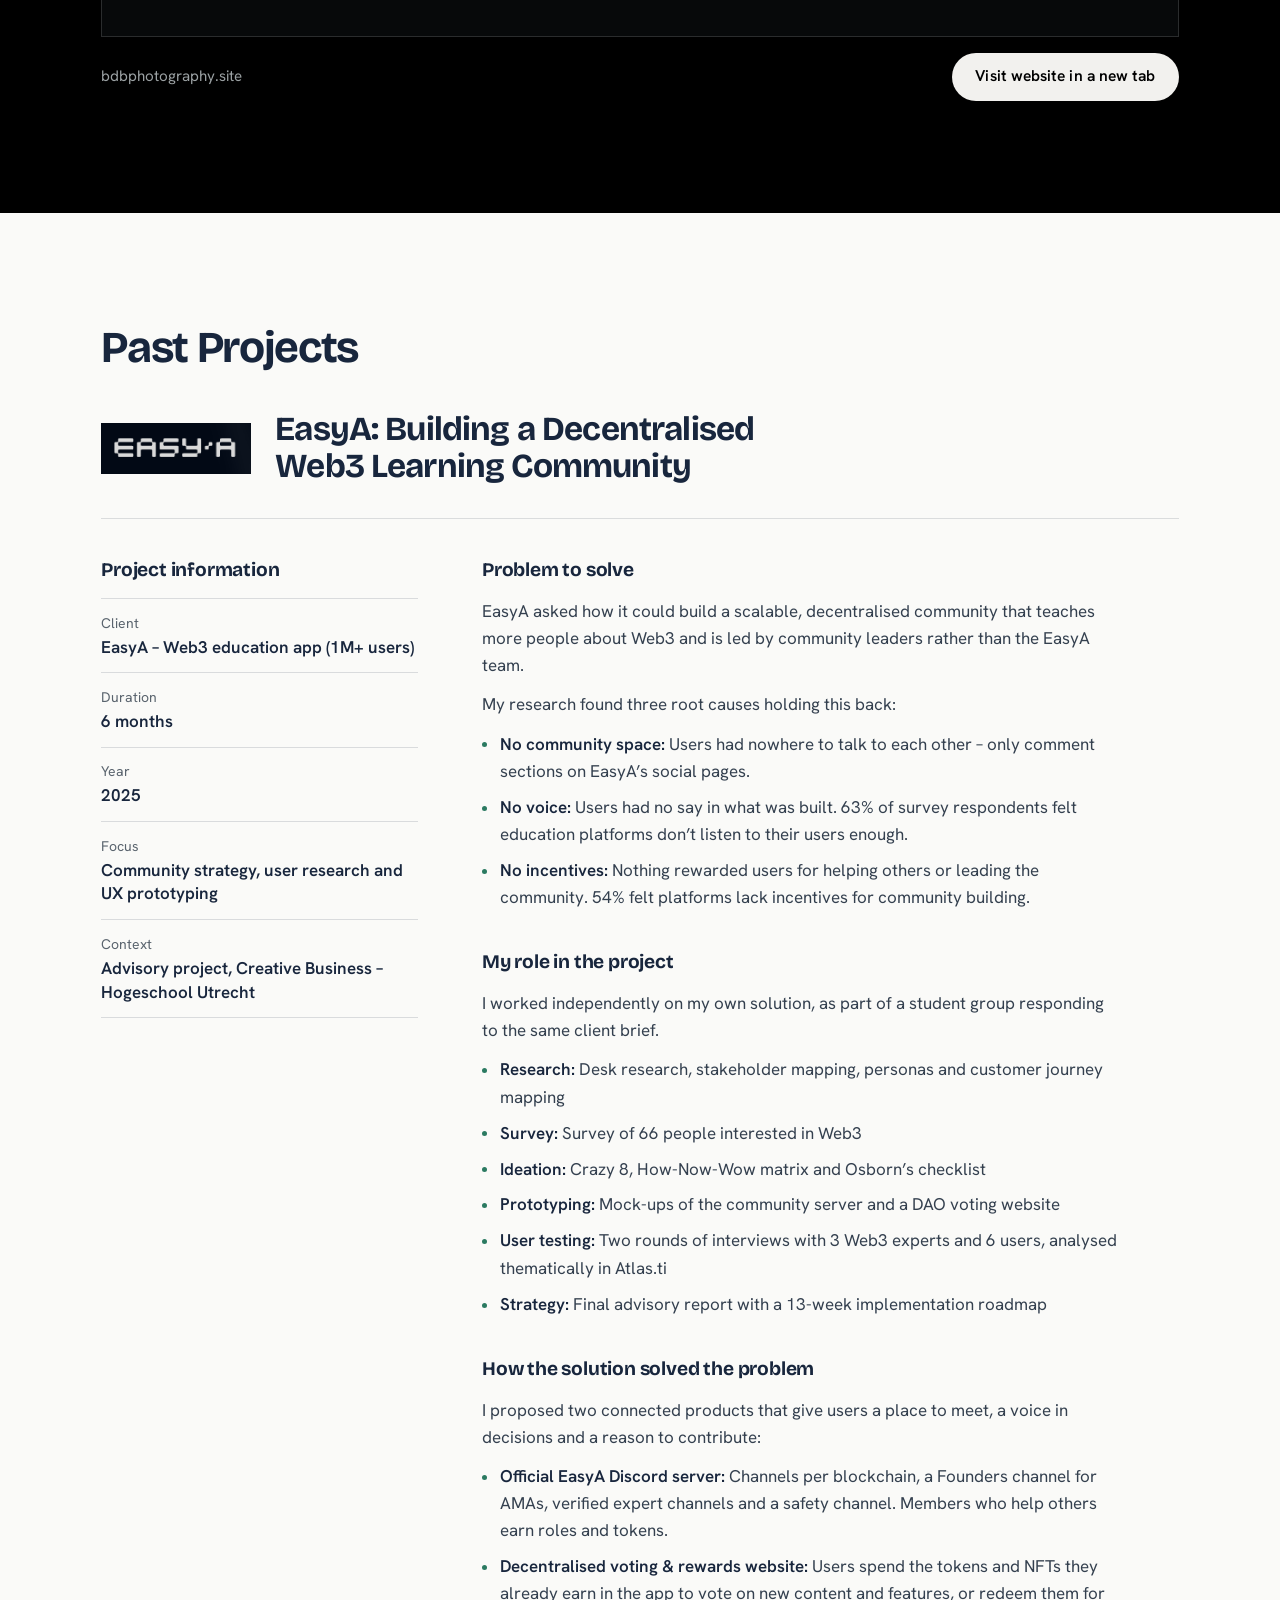
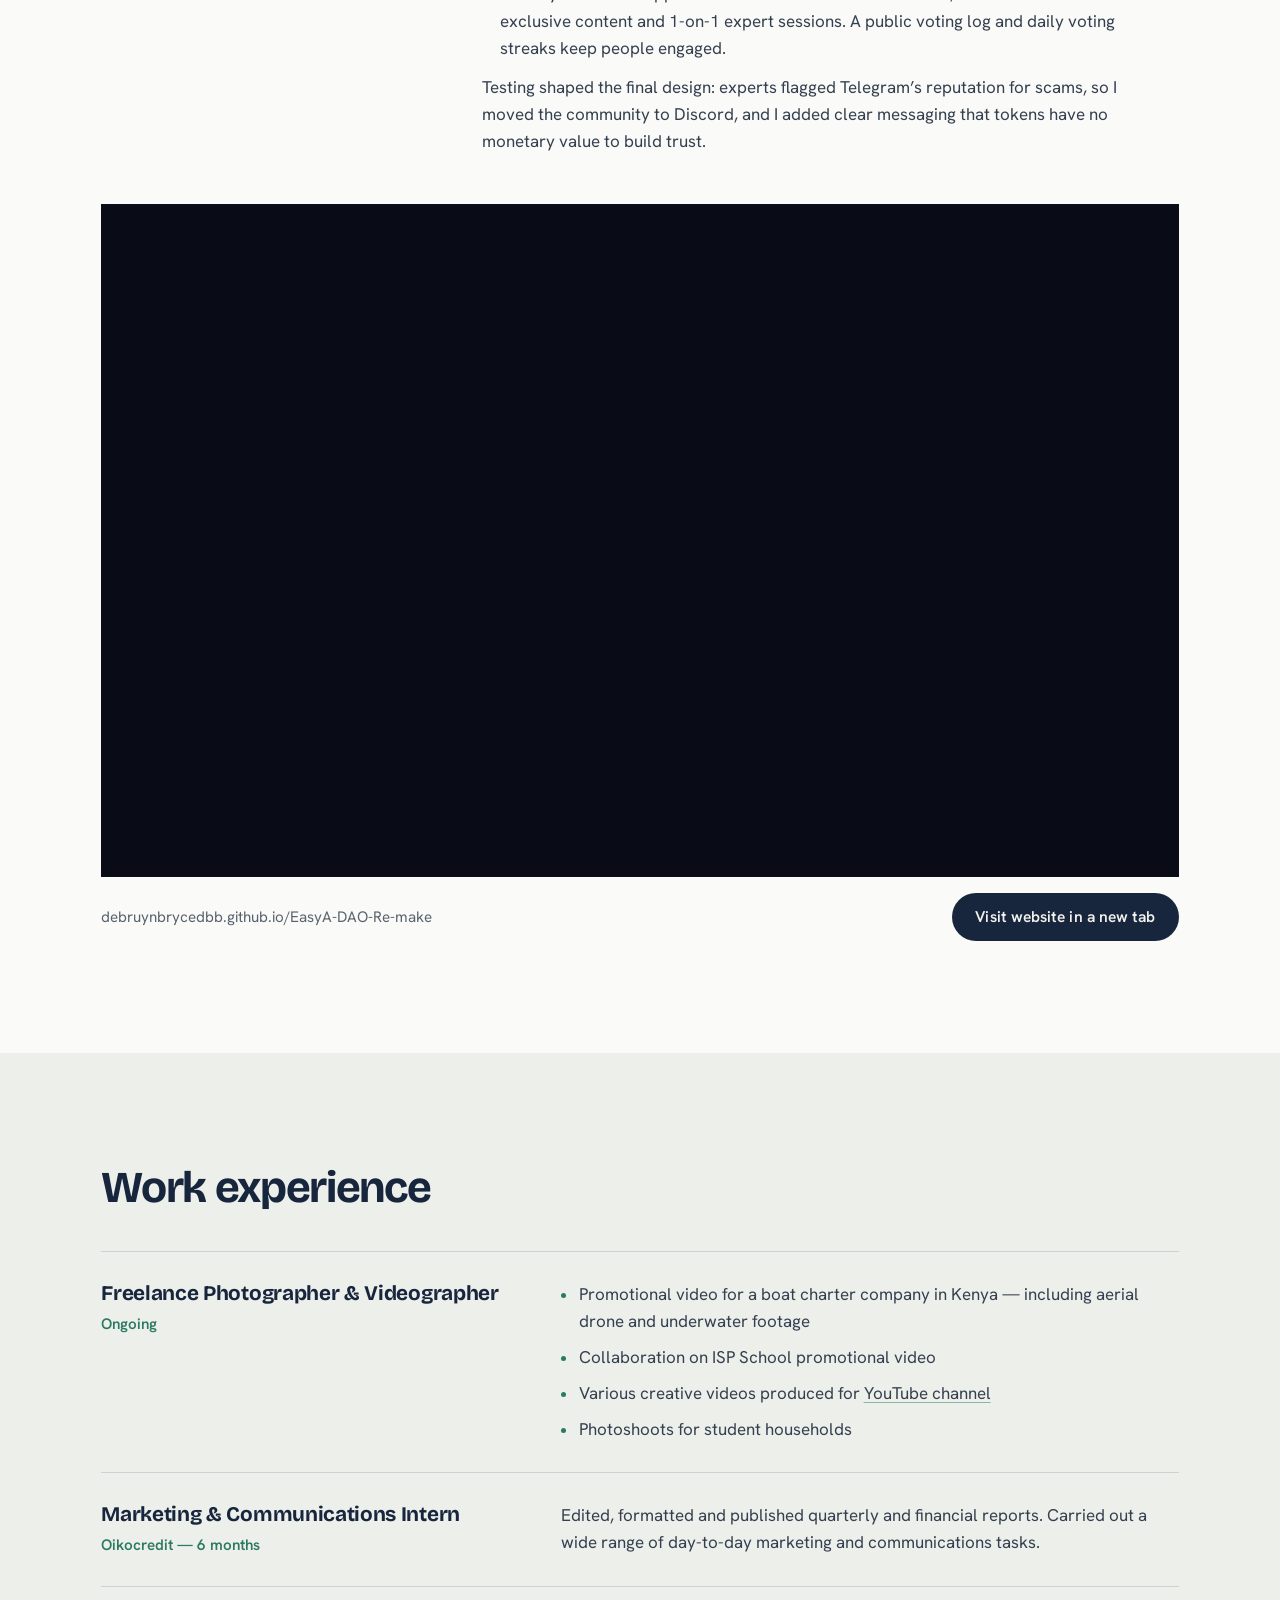
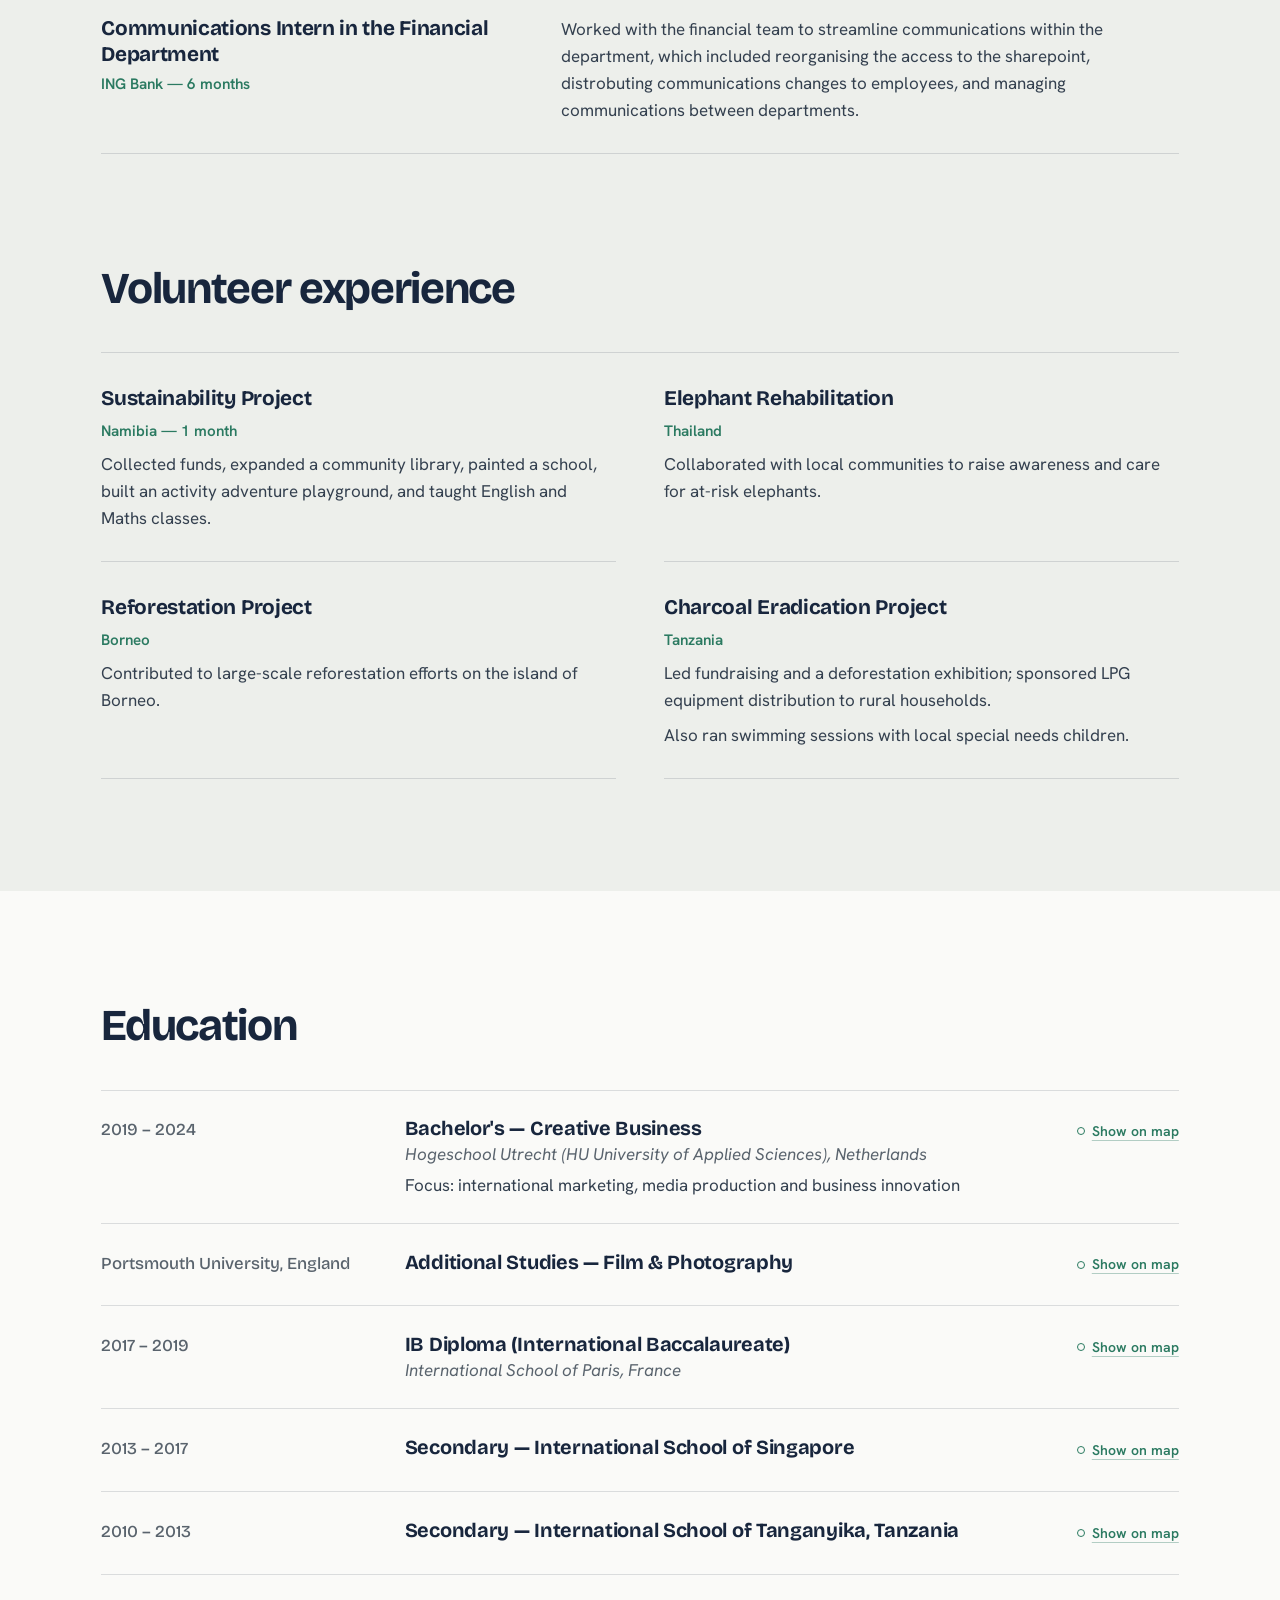
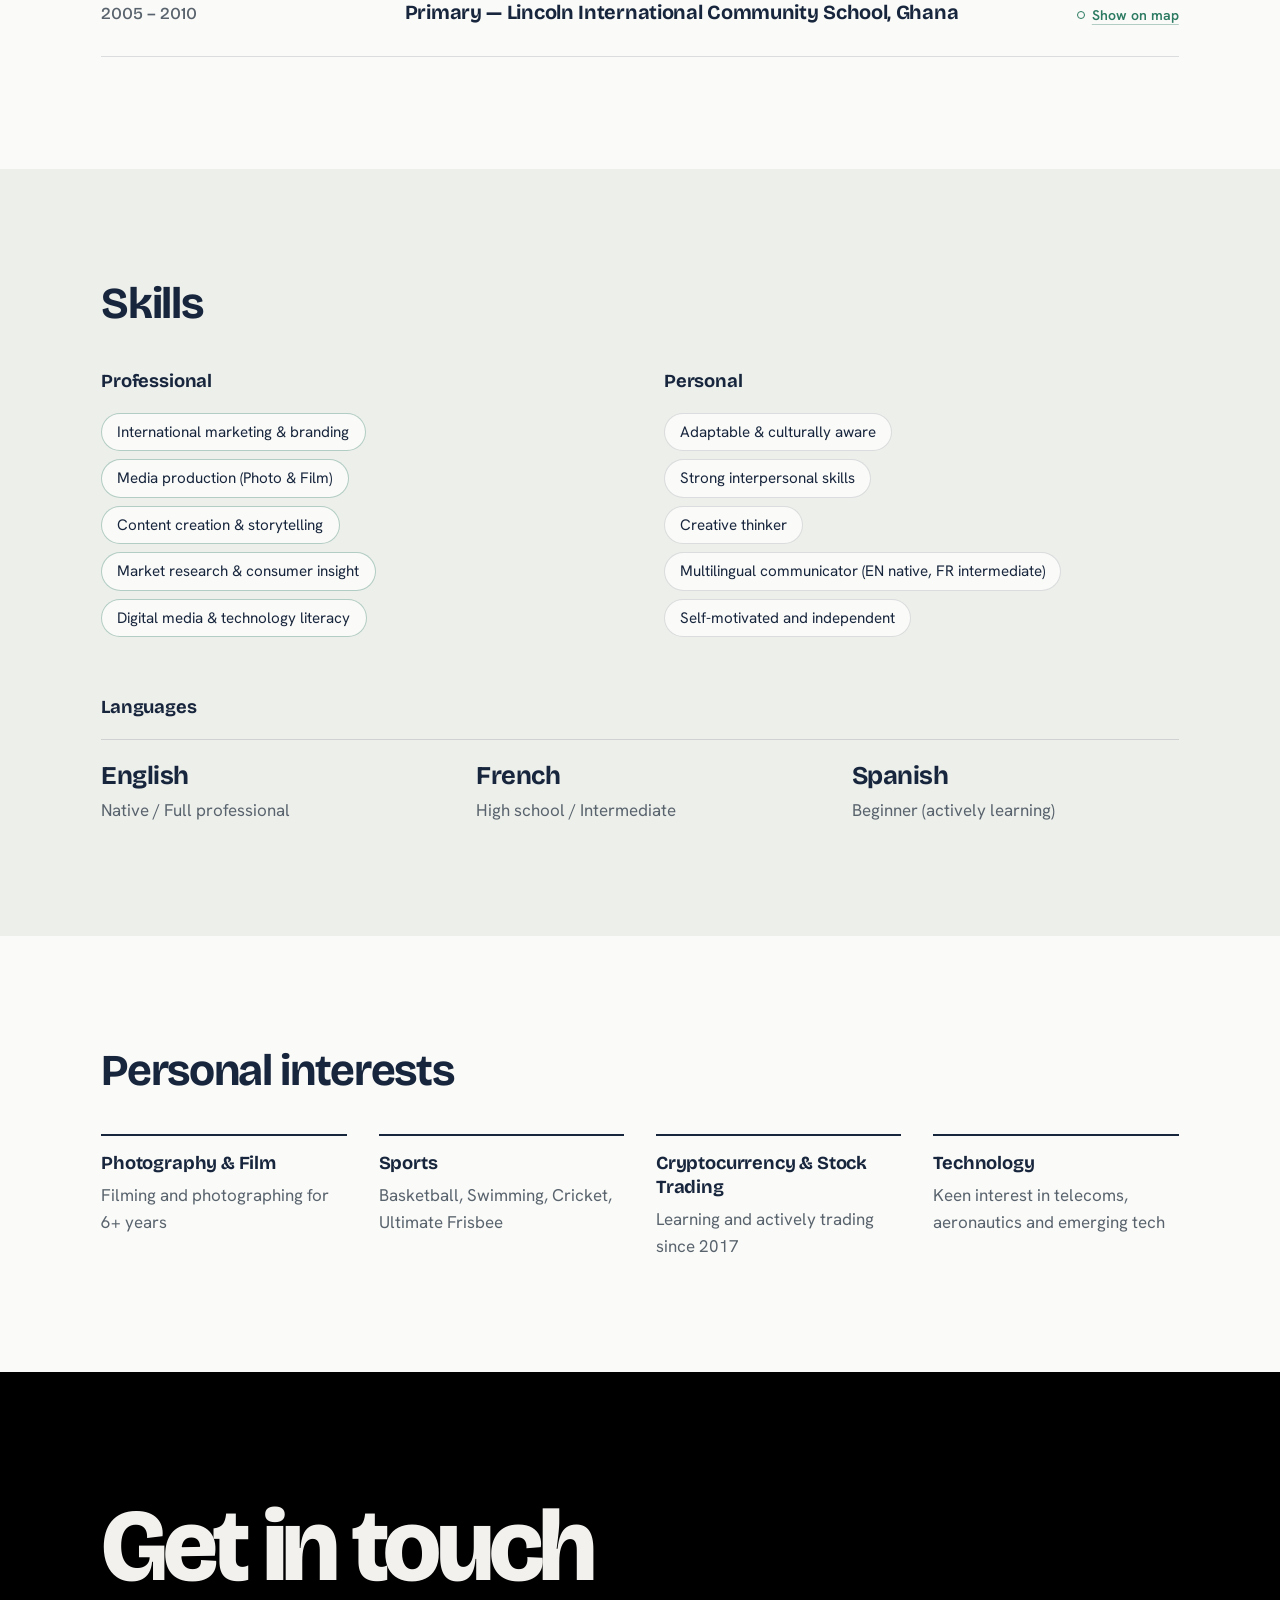
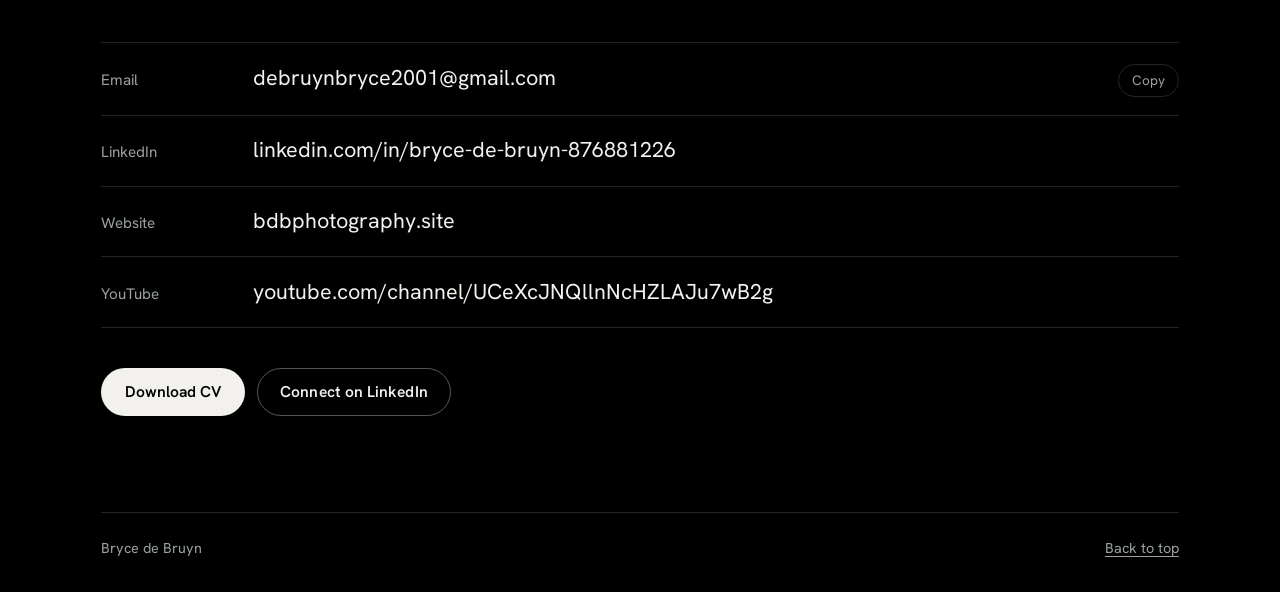
==== commit af5a859b: "Add Past Projects section with EasyA thesis; tidy work experience - Rename the "Work" nav link and s" ====
--- a/index.html
+++ b/index.html
@@ -28,7 +28,8 @@
     <nav class="nav__links" aria-label="Sections">
       <a href="#journey">Journey</a>
       <a href="#profile">Profile</a>
-      <a href="#work">Work</a>
+      <a href="#work">Creative Portfolio</a>
+      <a href="#projects">Past Projects</a>
       <a href="#experience">Experience</a>
       <a href="#education">Education</a>
       <a href="#skills">Skills</a>
@@ -43,7 +44,8 @@
   <div class="mobile-menu" id="mobile-menu" hidden>
     <a href="#journey">Journey</a>
     <a href="#profile">Profile</a>
-    <a href="#work">Work</a>
+    <a href="#work">Creative Portfolio</a>
+    <a href="#projects">Past Projects</a>
     <a href="#experience">Experience</a>
     <a href="#education">Education</a>
     <a href="#skills">Skills</a>
@@ -119,11 +121,11 @@
       </div>
     </section>
 
-    <!-- WORK / PORTFOLIO -->
+    <!-- CREATIVE PORTFOLIO -->
     <section class="section section--dark" id="work" aria-labelledby="work-title">
       <div class="wrap">
         <div class="section__head">
-          <h2 id="work-title">Creative portfolio</h2>
+          <h2 id="work-title">Creative Portfolio</h2>
           <p>Photography &amp; Film. Filming and photographing for 6+ years</p>
         </div>
 
@@ -146,6 +148,85 @@
       </div>
     </section>
 
+    <!-- PAST PROJECTS -->
+    <section class="section section--white" id="projects" aria-labelledby="projects-title">
+      <div class="wrap">
+        <div class="section__head">
+          <h2 id="projects-title">Past Projects</h2>
+        </div>
+
+        <article class="project">
+          <header class="project__head">
+            <img class="project__logo" src="assets/easya-logo.png" alt="EasyA logo" width="348" height="120" loading="lazy">
+            <h3 class="project__title">EasyA: Building a Decentralised Web3 Learning Community</h3>
+          </header>
+
+          <div class="project__grid">
+            <aside class="project__info" aria-labelledby="project-info-title">
+              <h4 id="project-info-title">Project information</h4>
+              <dl>
+                <div><dt>Client</dt><dd>EasyA – Web3 education app (1M+ users)</dd></div>
+                <div><dt>Duration</dt><dd>6 months</dd></div>
+                <div><dt>Year</dt><dd>2025</dd></div>
+                <div><dt>Focus</dt><dd>Community strategy, user research and UX prototyping</dd></div>
+                <div><dt>Context</dt><dd>Advisory project, Creative Business – Hogeschool Utrecht</dd></div>
+              </dl>
+            </aside>
+
+            <div class="project__body">
+              <section class="project__part" aria-labelledby="project-problem">
+                <h4 id="project-problem">Problem to solve</h4>
+                <p>EasyA asked how it could build a scalable, decentralised community that teaches more people about Web3 and is led by community leaders rather than the EasyA team.</p>
+                <p>My research found three root causes holding this back:</p>
+                <ul class="bullets">
+                  <li><strong>No community space:</strong> Users had nowhere to talk to each other – only comment sections on EasyA’s social pages.</li>
+                  <li><strong>No voice:</strong> Users had no say in what was built. 63% of survey respondents felt education platforms don’t listen to their users enough.</li>
+                  <li><strong>No incentives:</strong> Nothing rewarded users for helping others or leading the community. 54% felt platforms lack incentives for community building.</li>
+                </ul>
+              </section>
+
+              <section class="project__part" aria-labelledby="project-role">
+                <h4 id="project-role">My role in the project</h4>
+                <p>I worked independently on my own solution, as part of a student group responding to the same client brief.</p>
+                <ul class="bullets">
+                  <li><strong>Research:</strong> Desk research, stakeholder mapping, personas and customer journey mapping</li>
+                  <li><strong>Survey:</strong> Survey of 66 people interested in Web3</li>
+                  <li><strong>Ideation:</strong> Crazy 8, How-Now-Wow matrix and Osborn’s checklist</li>
+                  <li><strong>Prototyping:</strong> Mock-ups of the community server and a DAO voting website</li>
+                  <li><strong>User testing:</strong> Two rounds of interviews with 3 Web3 experts and 6 users, analysed thematically in Atlas.ti</li>
+                  <li><strong>Strategy:</strong> Final advisory report with a 13-week implementation roadmap</li>
+                </ul>
+              </section>
+
+              <section class="project__part" aria-labelledby="project-solution">
+                <h4 id="project-solution">How the solution solved the problem</h4>
+                <p>I proposed two connected products that give users a place to meet, a voice in decisions and a reason to contribute:</p>
+                <ul class="bullets">
+                  <li><strong>Official EasyA Discord server:</strong> Channels per blockchain, a Founders channel for AMAs, verified expert channels and a safety channel. Members who help others earn roles and tokens.</li>
+                  <li><strong>Decentralised voting &amp; rewards website:</strong> Users spend the tokens and NFTs they already earn in the app to vote on new content and features, or redeem them for exclusive content and 1-on-1 expert sessions. A public voting log and daily voting streaks keep people engaged.</li>
+                </ul>
+                <p>Testing shaped the final design: experts flagged Telegram’s reputation for scams, so I moved the community to Discord, and I added clear messaging that tokens have no monetary value to build trust.</p>
+              </section>
+            </div>
+          </div>
+
+          <figure class="embed embed--project" data-embed="https://debruynbrycedbb.github.io/EasyA-DAO-Re-make/index.html" data-title="EasyA DAO voting website">
+            <div class="embed__frame"></div>
+            <div class="embed__fallback">
+              <p class="embed__title">EasyA DAO voting website</p>
+              <div class="embed__links">
+                <a class="btn btn--light" href="https://debruynbrycedbb.github.io/EasyA-DAO-Re-make/index.html" target="_blank" rel="noopener">Visit website in a new tab</a>
+              </div>
+            </div>
+            <figcaption class="embed__cap" hidden>
+              <span>debruynbrycedbb.github.io/EasyA-DAO-Re-make</span>
+              <a class="btn btn--dark" href="https://debruynbrycedbb.github.io/EasyA-DAO-Re-make/index.html" target="_blank" rel="noopener">Visit website in a new tab</a>
+            </figcaption>
+          </figure>
+        </article>
+      </div>
+    </section>
+
     <!-- EXPERIENCE -->
     <section class="section section--paper" id="experience" aria-labelledby="experience-title">
       <div class="wrap">
@@ -159,18 +240,11 @@
               <p class="meta">Ongoing</p>
             </div>
             <ul class="entry__body bullets">
-              <li>Promotional video for a boat charter company in Kenya — including aerial drone and underwater footage <button class="pin pin--inline" type="button" data-place="kenya">Show on map</button></li>
+              <li>Promotional video for a boat charter company in Kenya — including aerial drone and underwater footage</li>
               <li>Collaboration on ISP School promotional video</li>
               <li>Various creative videos produced for <a href="https://www.youtube.com/channel/UCeXcJNQllnNcHZLAJu7wB2g" target="_blank" rel="noopener">YouTube channel</a></li>
               <li>Photoshoots for student households</li>
             </ul>
-          </li>
-          <li class="entry">
-            <div class="entry__head">
-              <h3>B2B Marketing — Occasional Assignments</h3>
-              <p class="meta">TotalEnergies</p>
-            </div>
-            <p class="entry__body">School and vacation-based assignments providing broad exposure to B2B marketing topics.</p>
           </li>
           <li class="entry">
             <div class="entry__head">
--- a/styles.css
+++ b/styles.css
@@ -117,7 +117,7 @@
 }
 .mobile-menu a:last-child { margin-top: 1.2rem; font-size: 1.1rem; font-family: var(--body); font-weight: 600; text-decoration: underline; text-underline-offset: 4px; }
 
-@media (max-width: 900px) {
+@media (max-width: 1180px) {
   .nav__links, .nav__cv { display: none; }
   .nav { justify-content: space-between; }
   .nav__toggle {
@@ -395,6 +395,37 @@
 .embed__cap { margin-top: 1rem; display: flex; flex-wrap: wrap; align-items: center; justify-content: space-between; gap: .75rem 1.5rem; font-size: 0.95rem; color: var(--muted-on-dark); }
 .embed__cap[hidden] { display: none; }
 
+/* Past projects */
+.project__head { display: flex; flex-wrap: wrap; align-items: center; gap: 1rem 1.5rem; padding-bottom: 2rem; border-bottom: 1px solid var(--line); }
+.project__logo { width: 150px; height: auto; flex: none; }
+.project__title { font-size: clamp(1.5rem, 2.8vw, 2.1rem); letter-spacing: -0.025em; line-height: 1.12; max-width: 24ch; }
+.project__grid { display: grid; grid-template-columns: minmax(0, 1fr) minmax(0, 2.2fr); gap: 2.5rem 4rem; padding-top: 2.25rem; }
+.project h4 { font-family: var(--display); font-weight: 700; font-size: 1.2rem; letter-spacing: -0.01em; margin: 0 0 .75rem; }
+.project__info { align-self: start; position: sticky; top: 88px; }
+.project__info dl { margin: 0; border-top: 1px solid var(--line); }
+.project__info dl > div { padding: .8rem 0; border-bottom: 1px solid var(--line); }
+.project__info dt { font-size: var(--step--1); color: var(--muted); }
+.project__info dd { margin: .1rem 0 0; font-weight: 600; line-height: 1.4; }
+.project__body { display: grid; gap: 2.25rem; }
+.project__part p { color: #34404f; max-width: 64ch; }
+.project__part p + p, .project__part p + .bullets, .project__part .bullets + p { margin-top: .75rem; }
+.project__part .bullets { max-width: 64ch; color: #34404f; }
+.project__part strong { color: var(--navy); font-weight: 600; }
+.embed--project { margin-top: 3rem; }
+.embed--project.has-embed .embed__frame { aspect-ratio: 16 / 10; border-color: var(--line); background: #090c17; }
+.embed--project .embed__fallback { min-height: 260px; color: var(--fg-on-dark); }
+.embed--project .embed__cap { color: var(--muted); }
+.btn--dark { background: var(--navy); color: var(--fg-on-dark); }
+.btn--dark:hover { background: #22344f; }
+@media (max-width: 900px) {
+  .project__grid { grid-template-columns: 1fr; }
+  .project__info { position: static; }
+}
+@media (max-width: 640px) {
+  .project__logo { width: 120px; }
+  .embed--project.has-embed .embed__frame { aspect-ratio: auto; height: 70svh; min-height: 420px; }
+}
+
 /* Experience */
 .entries { border-top: 1px solid var(--line); }
 .entry {
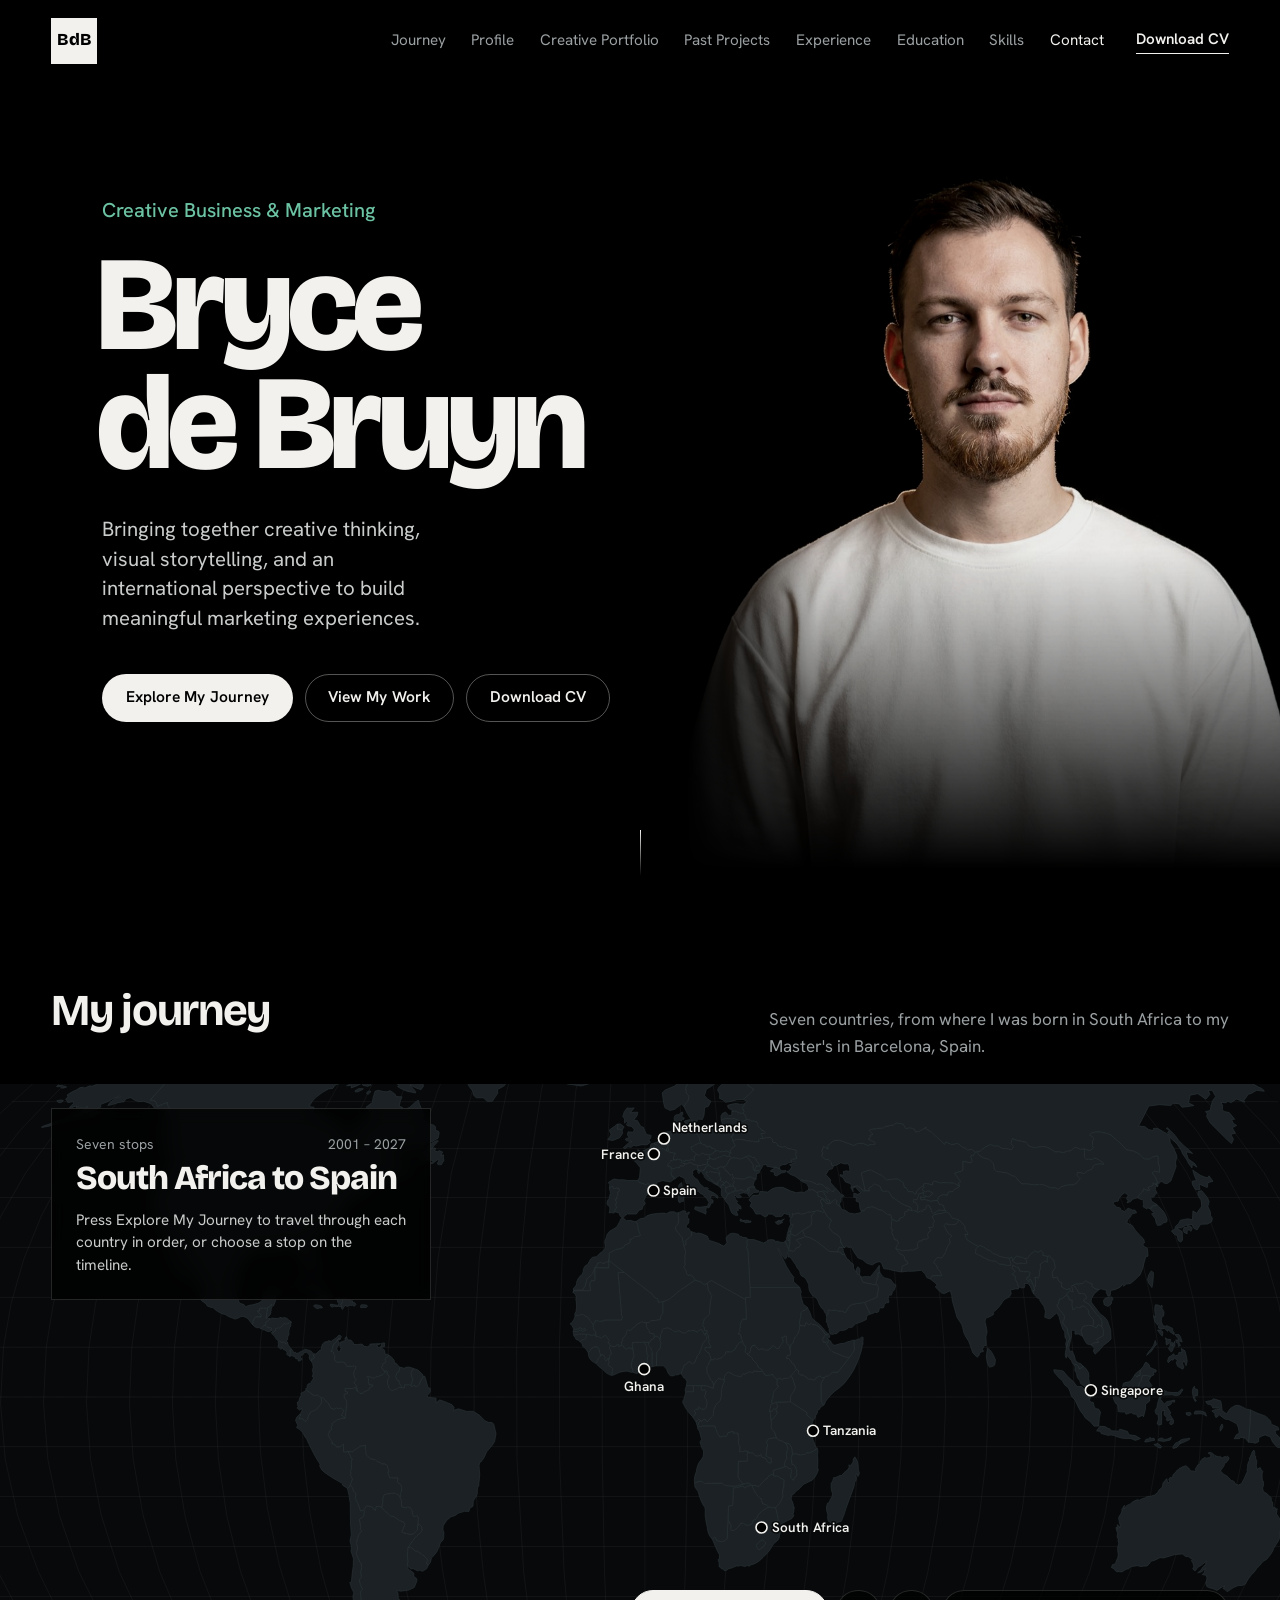
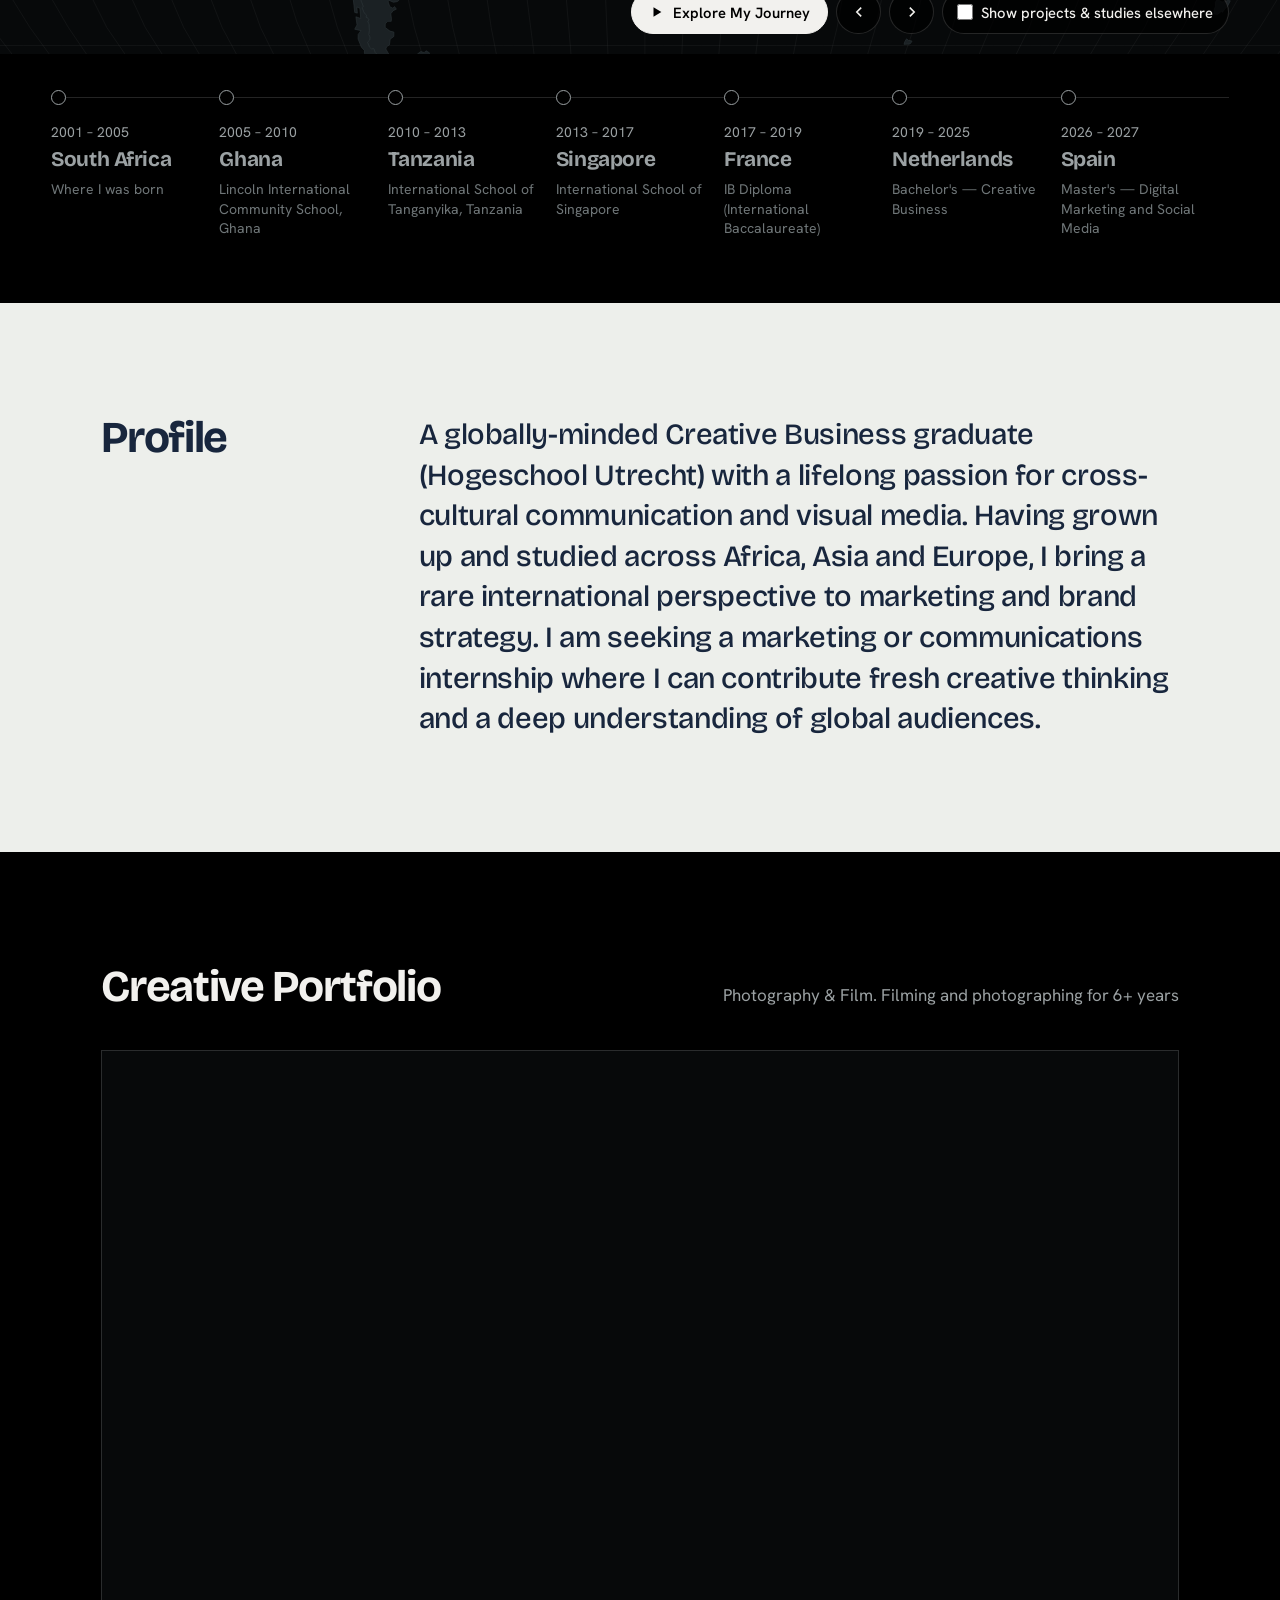
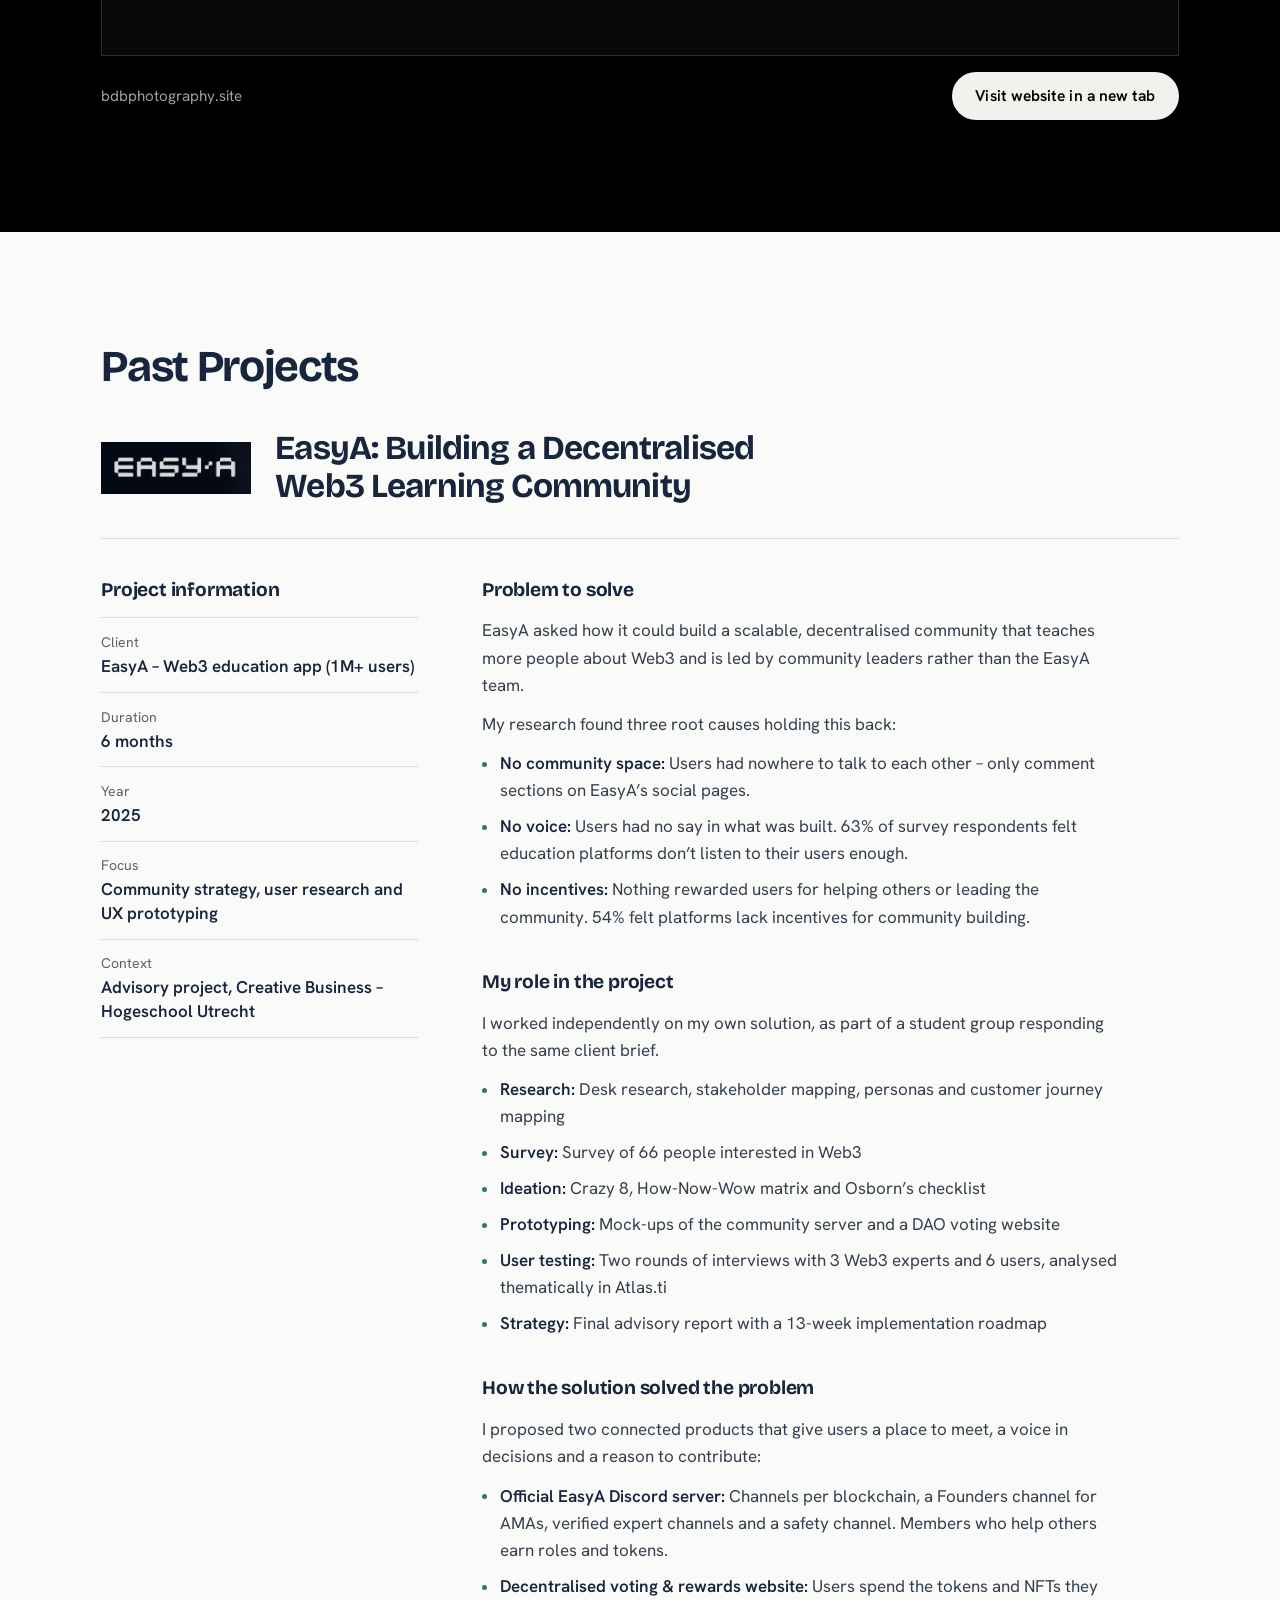
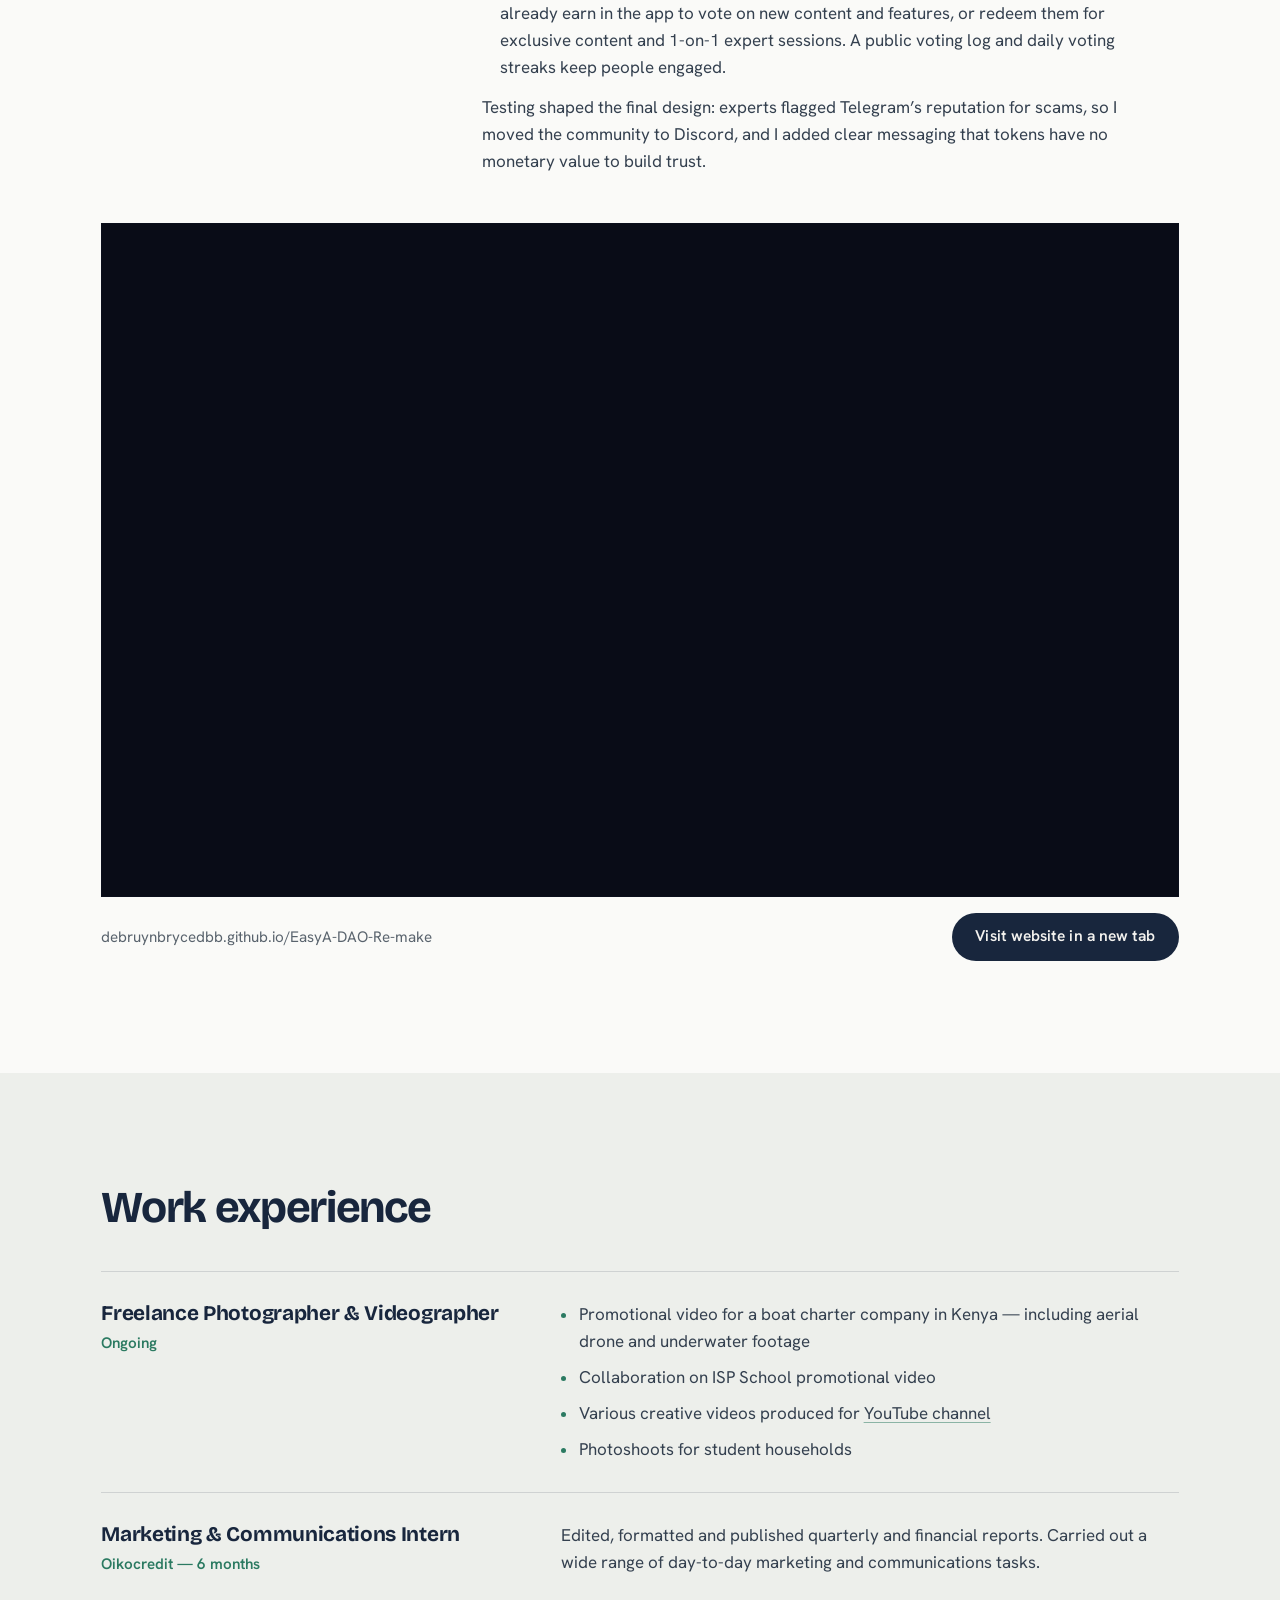
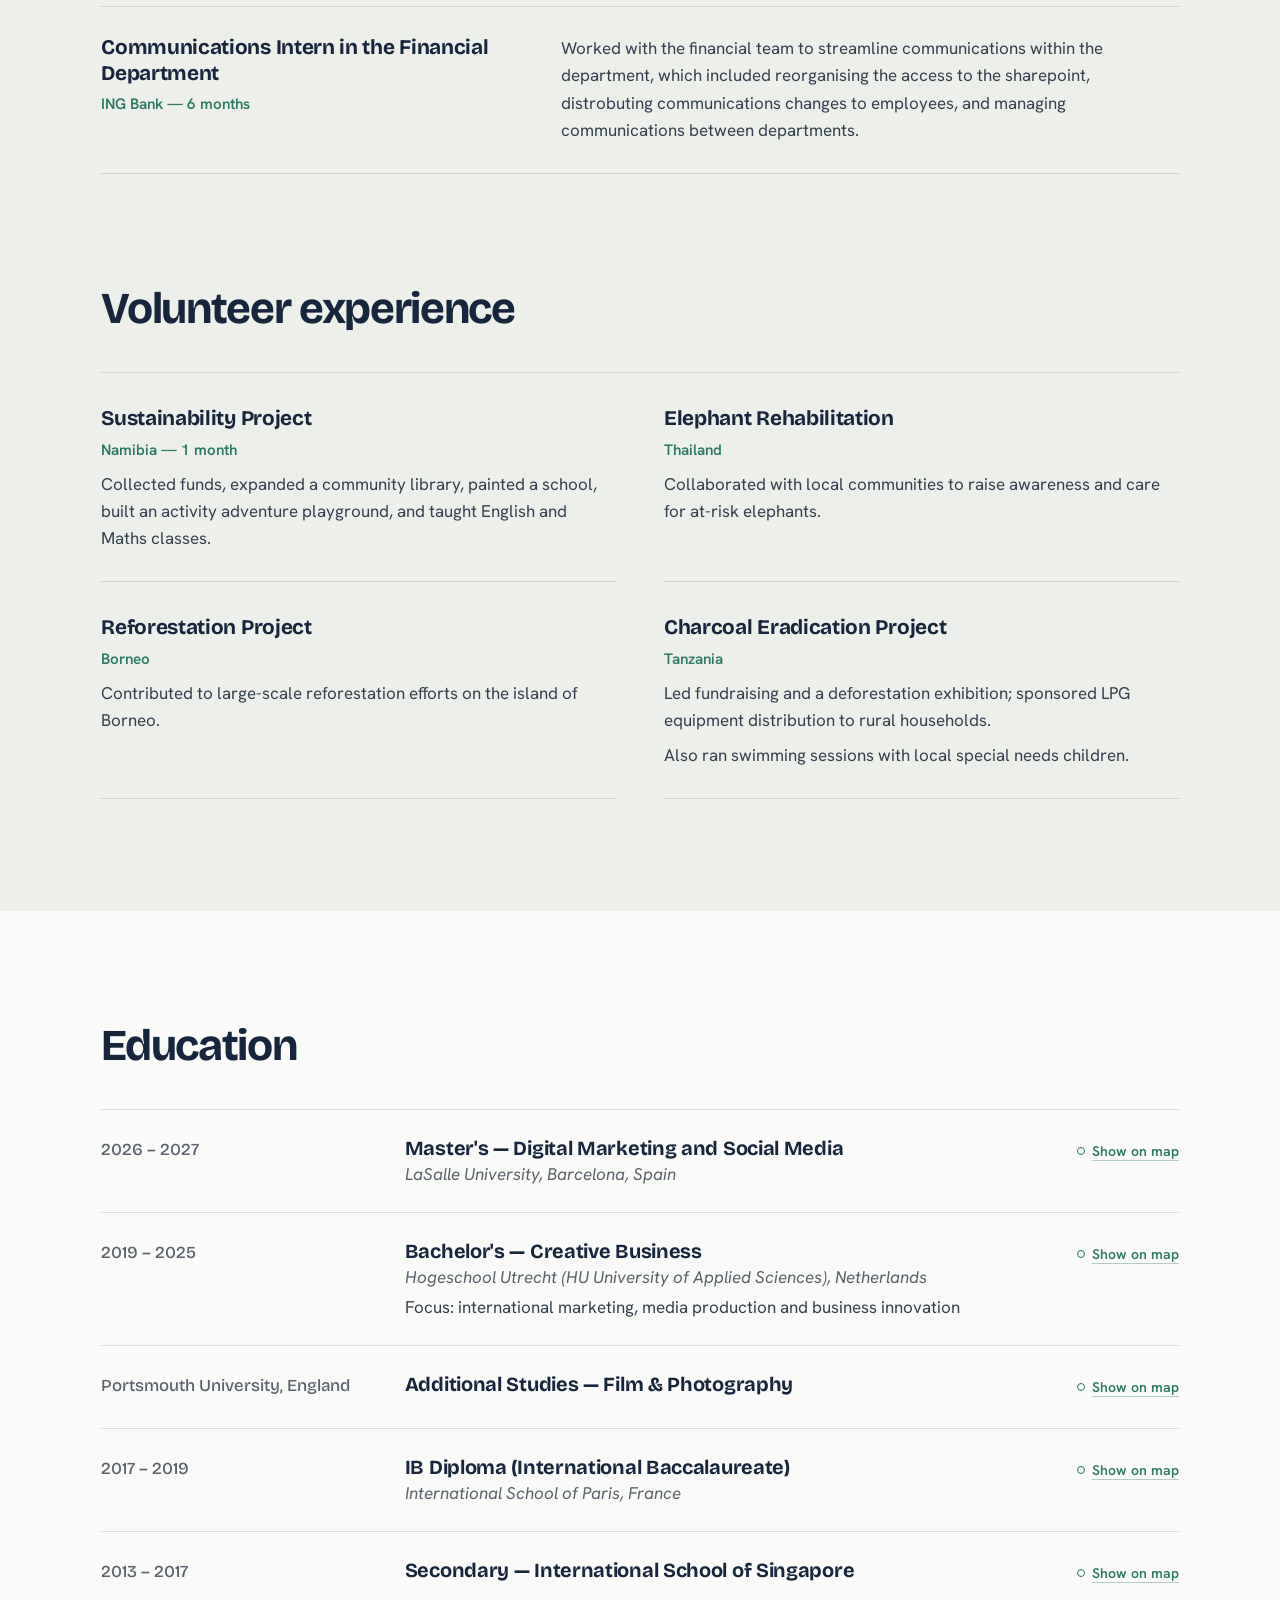
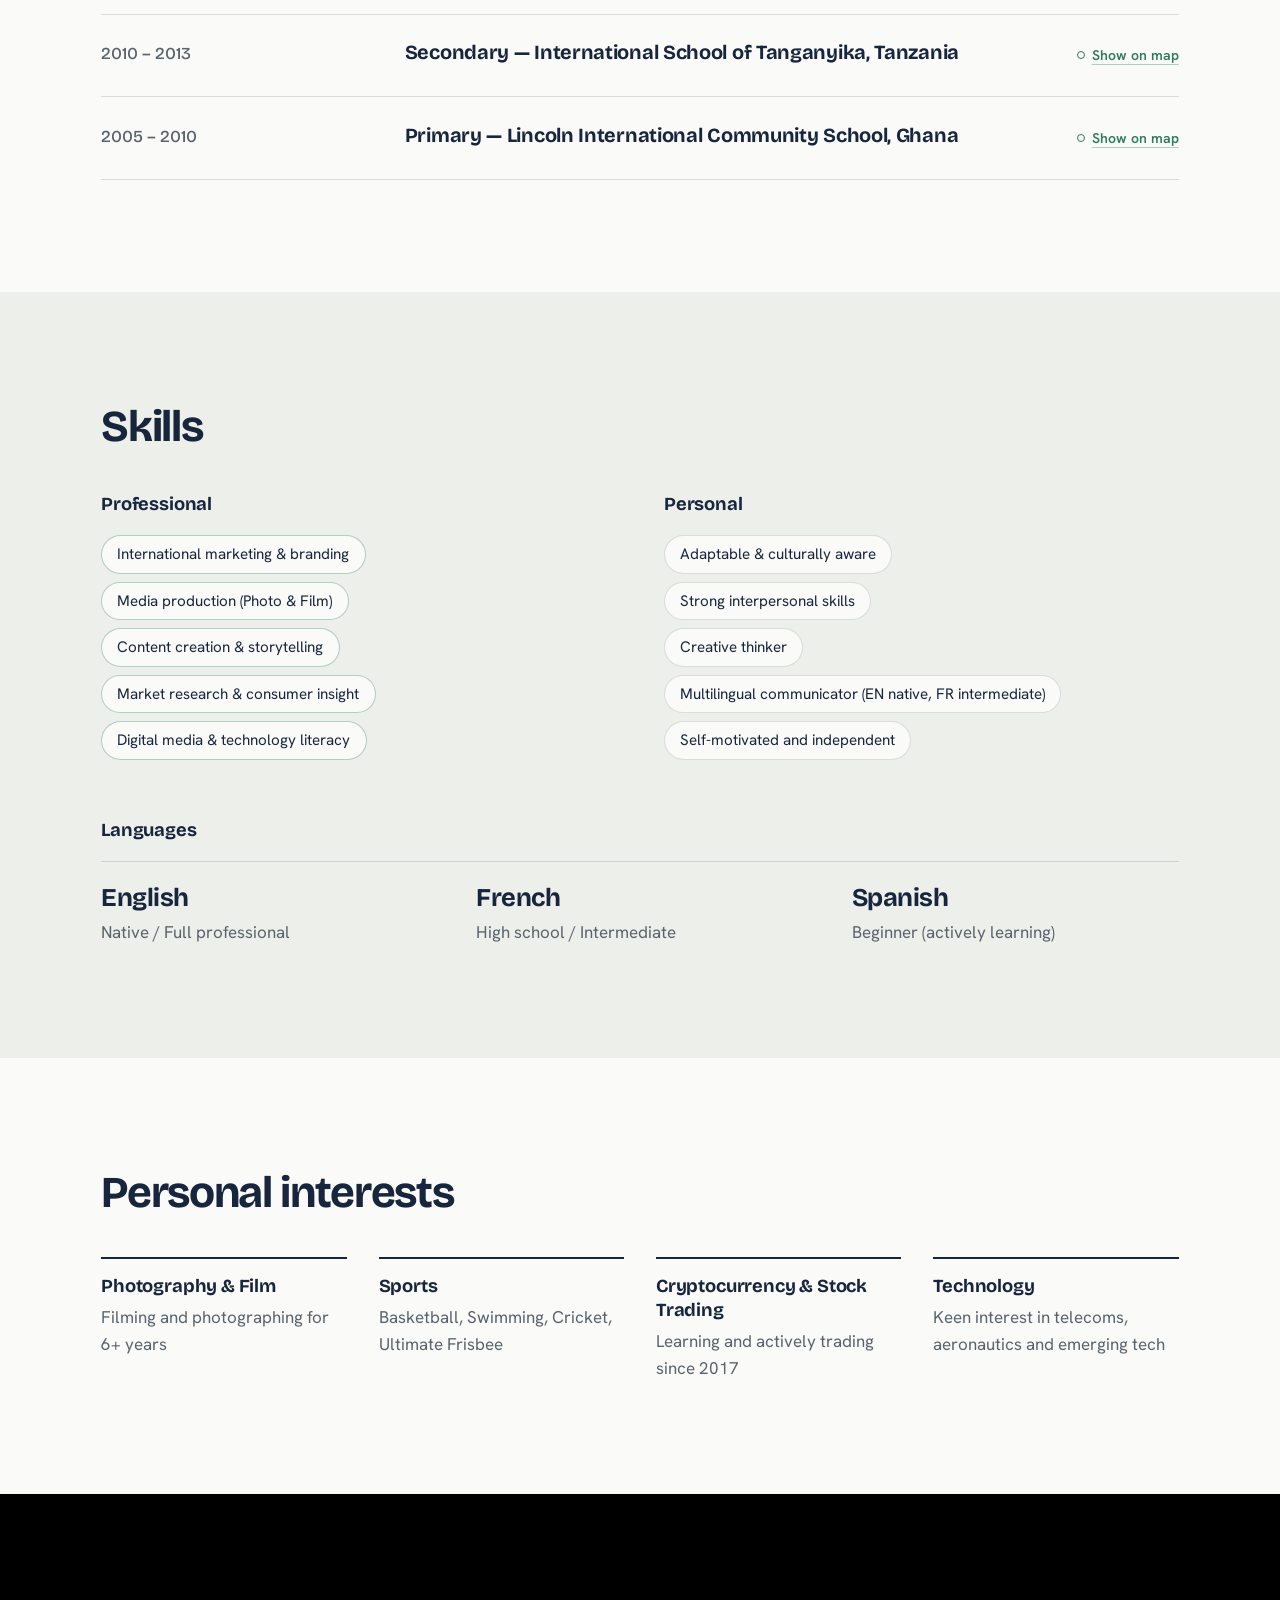
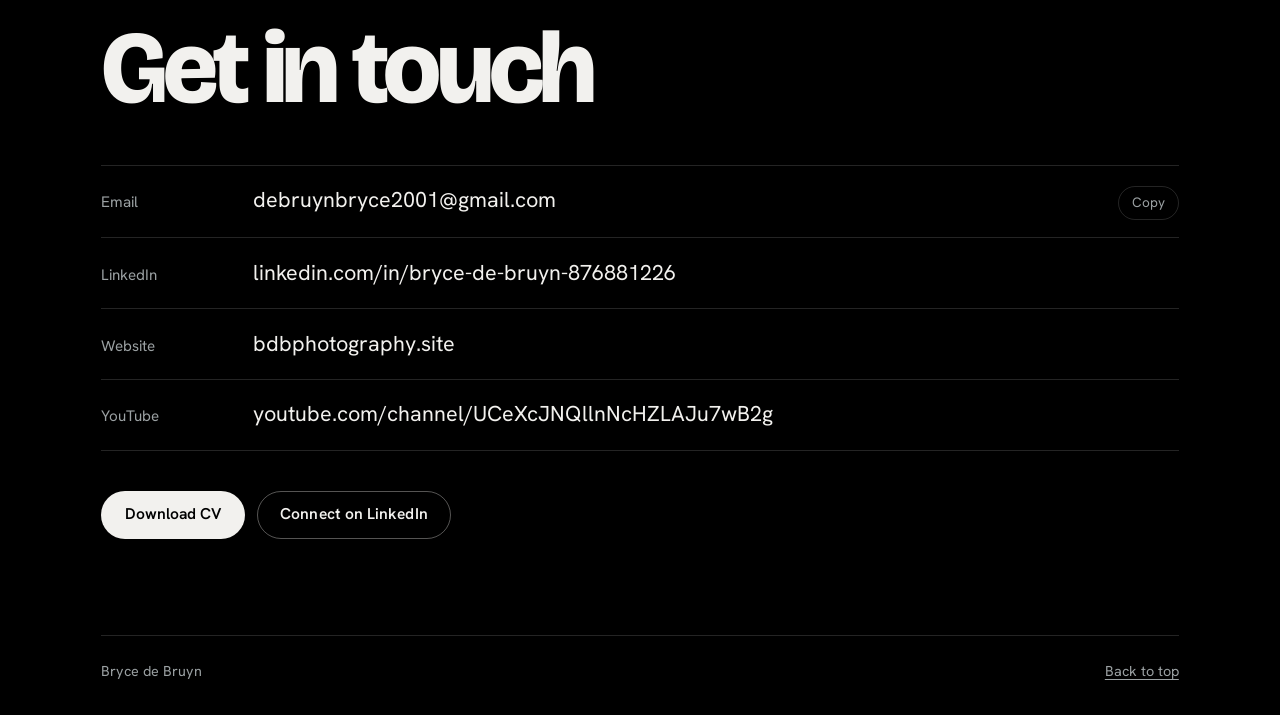
==== commit 864816b8: "Add Barcelona Master's to journey and education; Bachelor's ends 2025 - Creative Business bachelor's" ====
--- a/index.html
+++ b/index.html
@@ -76,11 +76,11 @@
     <section class="journey" id="journey" aria-labelledby="journey-title">
       <div class="journey__head">
         <h2 id="journey-title">My journey</h2>
-        <p>Six countries, from where I was born in South Africa to a bachelor's degree in the Netherlands.</p>
+        <p>Seven countries, from where I was born in South Africa to my Master's in Barcelona, Spain.</p>
       </div>
 
       <div class="journey__stage">
-        <div class="map" id="map" role="img" aria-label="World map showing the countries Bryce has lived and studied in: South Africa, Ghana, Tanzania, Singapore, France and the Netherlands">
+        <div class="map" id="map" role="img" aria-label="World map showing the countries Bryce has lived and studied in: South Africa, Ghana, Tanzania, Singapore, France, the Netherlands and Spain">
           <svg id="map-svg"></svg>
           <p class="map__fallback" hidden>The map could not load. The timeline below lists every stop.</p>
         </div>
@@ -157,7 +157,7 @@
 
         <article class="project">
           <header class="project__head">
-            <img class="project__logo" src="assets/easya-logo.png" alt="EasyA logo" width="348" height="120" loading="lazy">
+            <img class="project__logo" src="assets/easya-logo.png" alt="EasyA logo" width="348" height="120">
             <h3 class="project__title">EasyA: Building a Decentralised Web3 Learning Community</h3>
           </header>
 
@@ -304,7 +304,15 @@
         </div>
         <ol class="edu">
           <li class="edu__item">
-            <p class="edu__years">2019 – 2024</p>
+            <p class="edu__years">2026 – 2027</p>
+            <div>
+              <h3>Master's — Digital Marketing and Social Media</h3>
+              <p class="edu__school">LaSalle University, Barcelona, Spain</p>
+            </div>
+            <button class="pin" type="button" data-stop="6">Show on map</button>
+          </li>
+          <li class="edu__item">
+            <p class="edu__years">2019 – 2025</p>
             <div>
               <h3>Bachelor's — Creative Business</h3>
               <p class="edu__school">Hogeschool Utrecht (HU University of Applied Sciences), Netherlands</p>
--- a/styles.css
+++ b/styles.css
@@ -268,6 +268,9 @@
 .stop-card__years { font-family: var(--display); font-weight: 500; font-size: 1.15rem; color: var(--teal-on-dark); margin-top: .15rem; }
 .stop-card__list { margin-top: 1rem; display: grid; gap: .9rem; }
 .stop-card__list li { border-top: 1px solid var(--line-on-dark); padding-top: .85rem; }
+.stop-card__list--compact { gap: 0; margin-top: .75rem; }
+.stop-card__list--compact li { padding: .3rem 0; }
+.stop-card__list--compact + .stop-card__desc { margin-top: .75rem !important; }
 .stop-card__kind { font-size: var(--step--1); color: var(--muted-on-dark); }
 .stop-card__title { font-weight: 600; line-height: 1.35; }
 .stop-card__desc { color: #c9cccb; font-size: 0.95rem; line-height: 1.5; margin-top: .25rem; }
@@ -300,7 +303,7 @@
 /* Timeline under the map */
 .timeline {
   position: relative; max-width: 1440px; margin: 0 auto; padding: 2.2rem var(--gutter) 0;
-  display: grid; grid-template-columns: repeat(6, minmax(0, 1fr)); gap: 0;
+  display: grid; grid-template-columns: repeat(7, minmax(0, 1fr)); gap: 0;
 }
 .timeline::before, .timeline__progress {
   content: ""; position: absolute; top: calc(2.2rem + 7px); left: var(--gutter); right: var(--gutter); height: 1px; background: var(--line-on-dark);
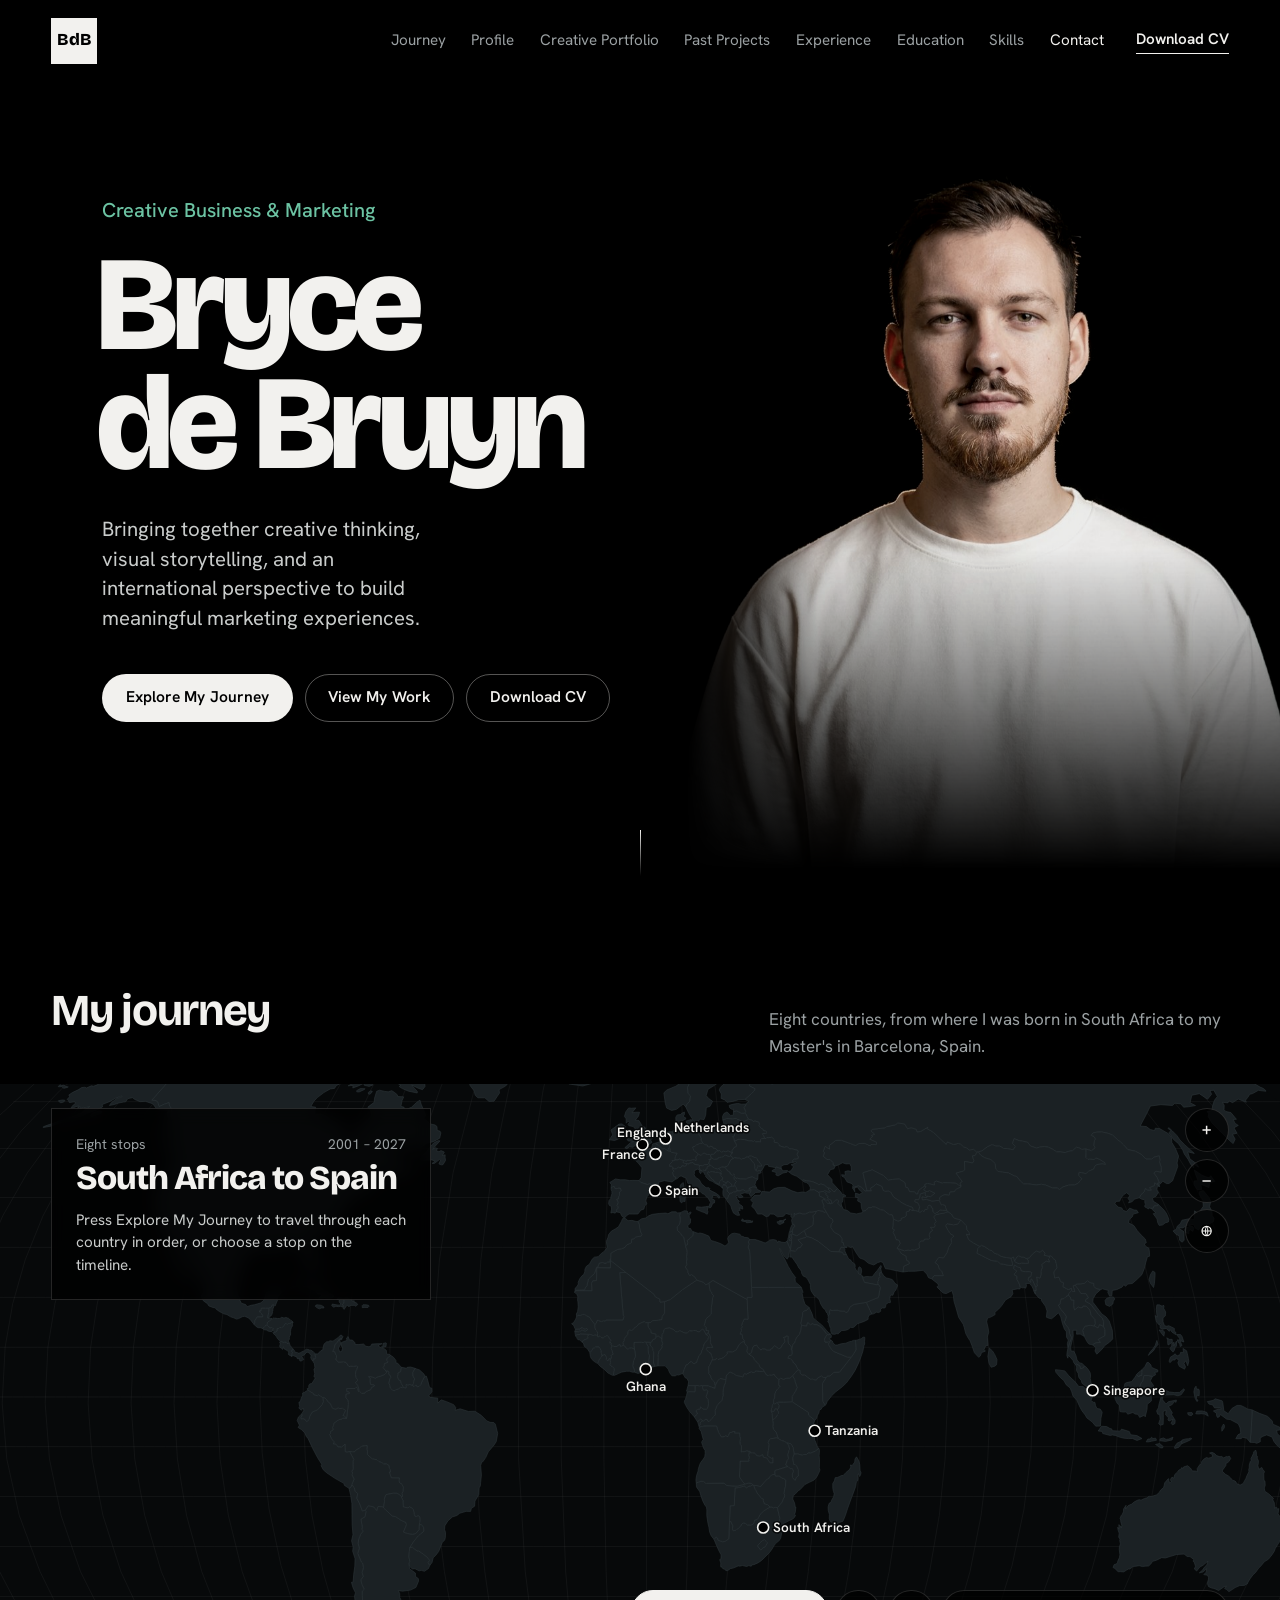
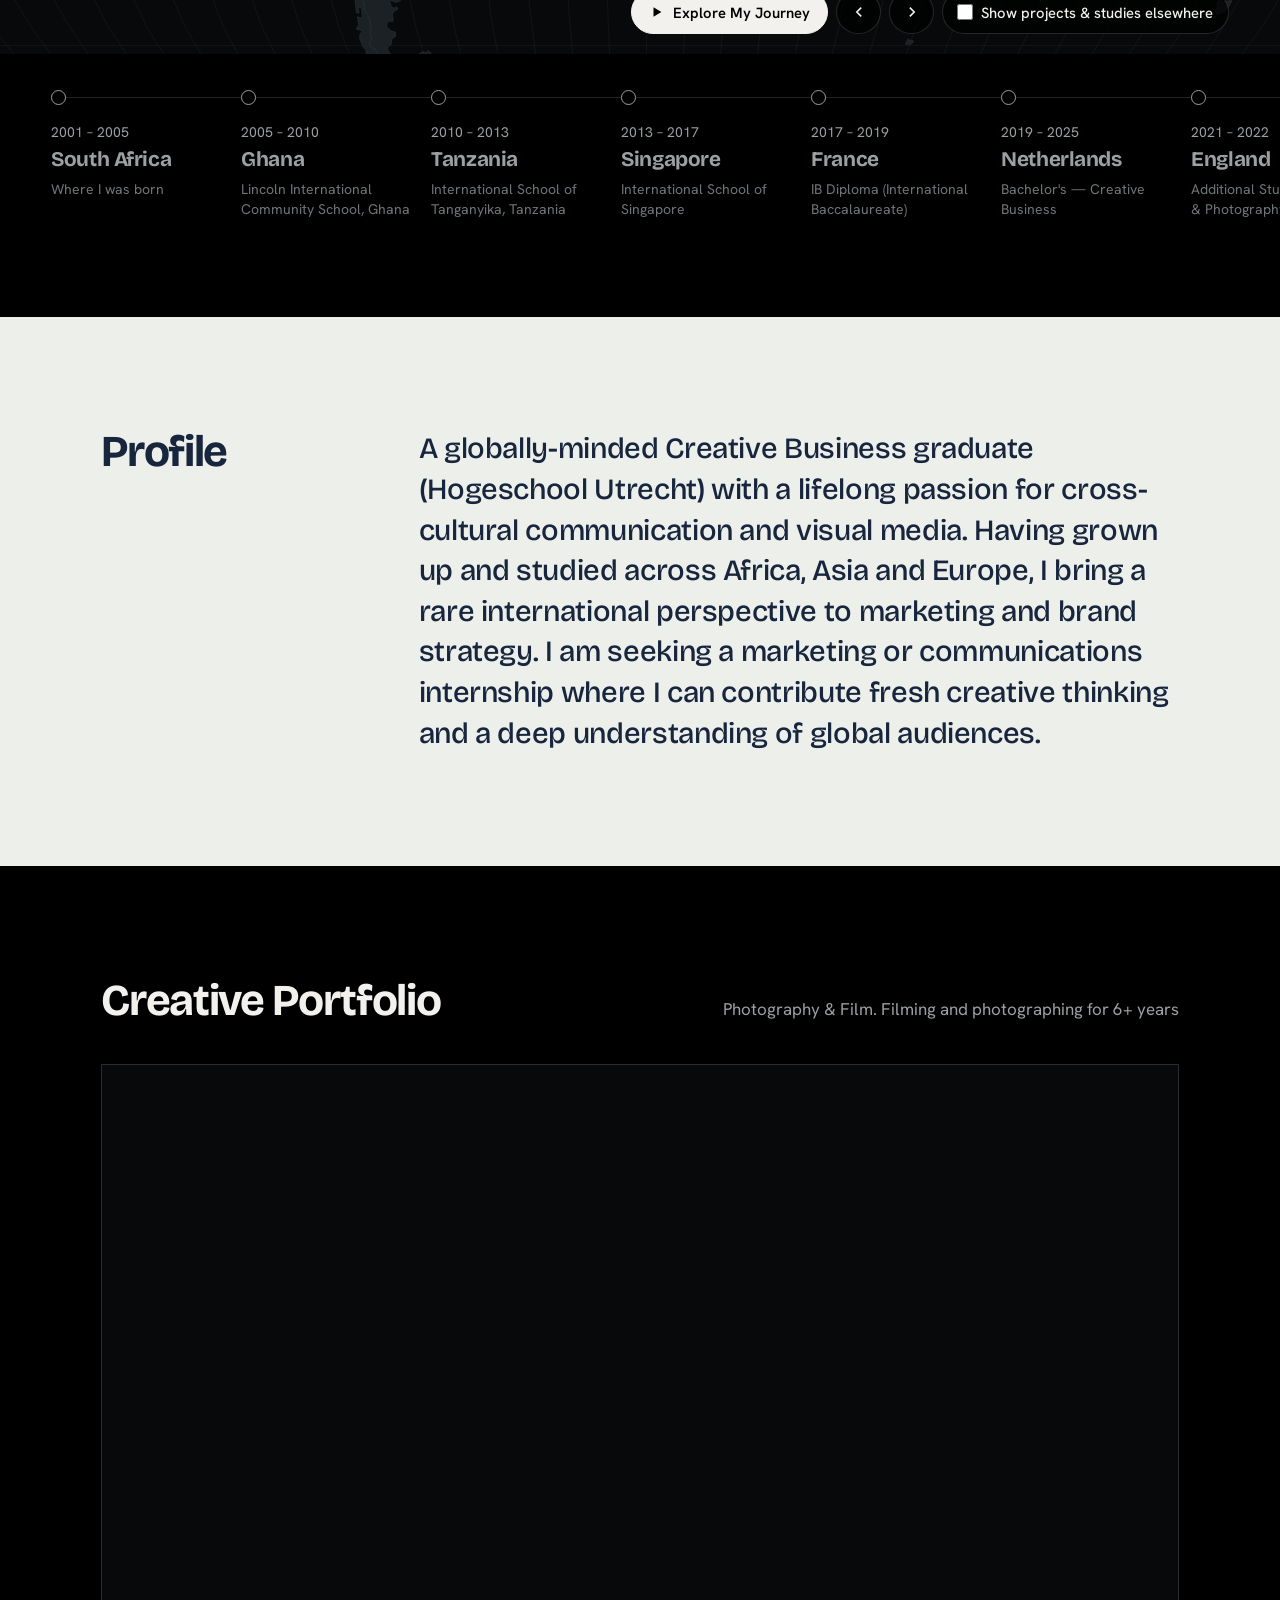
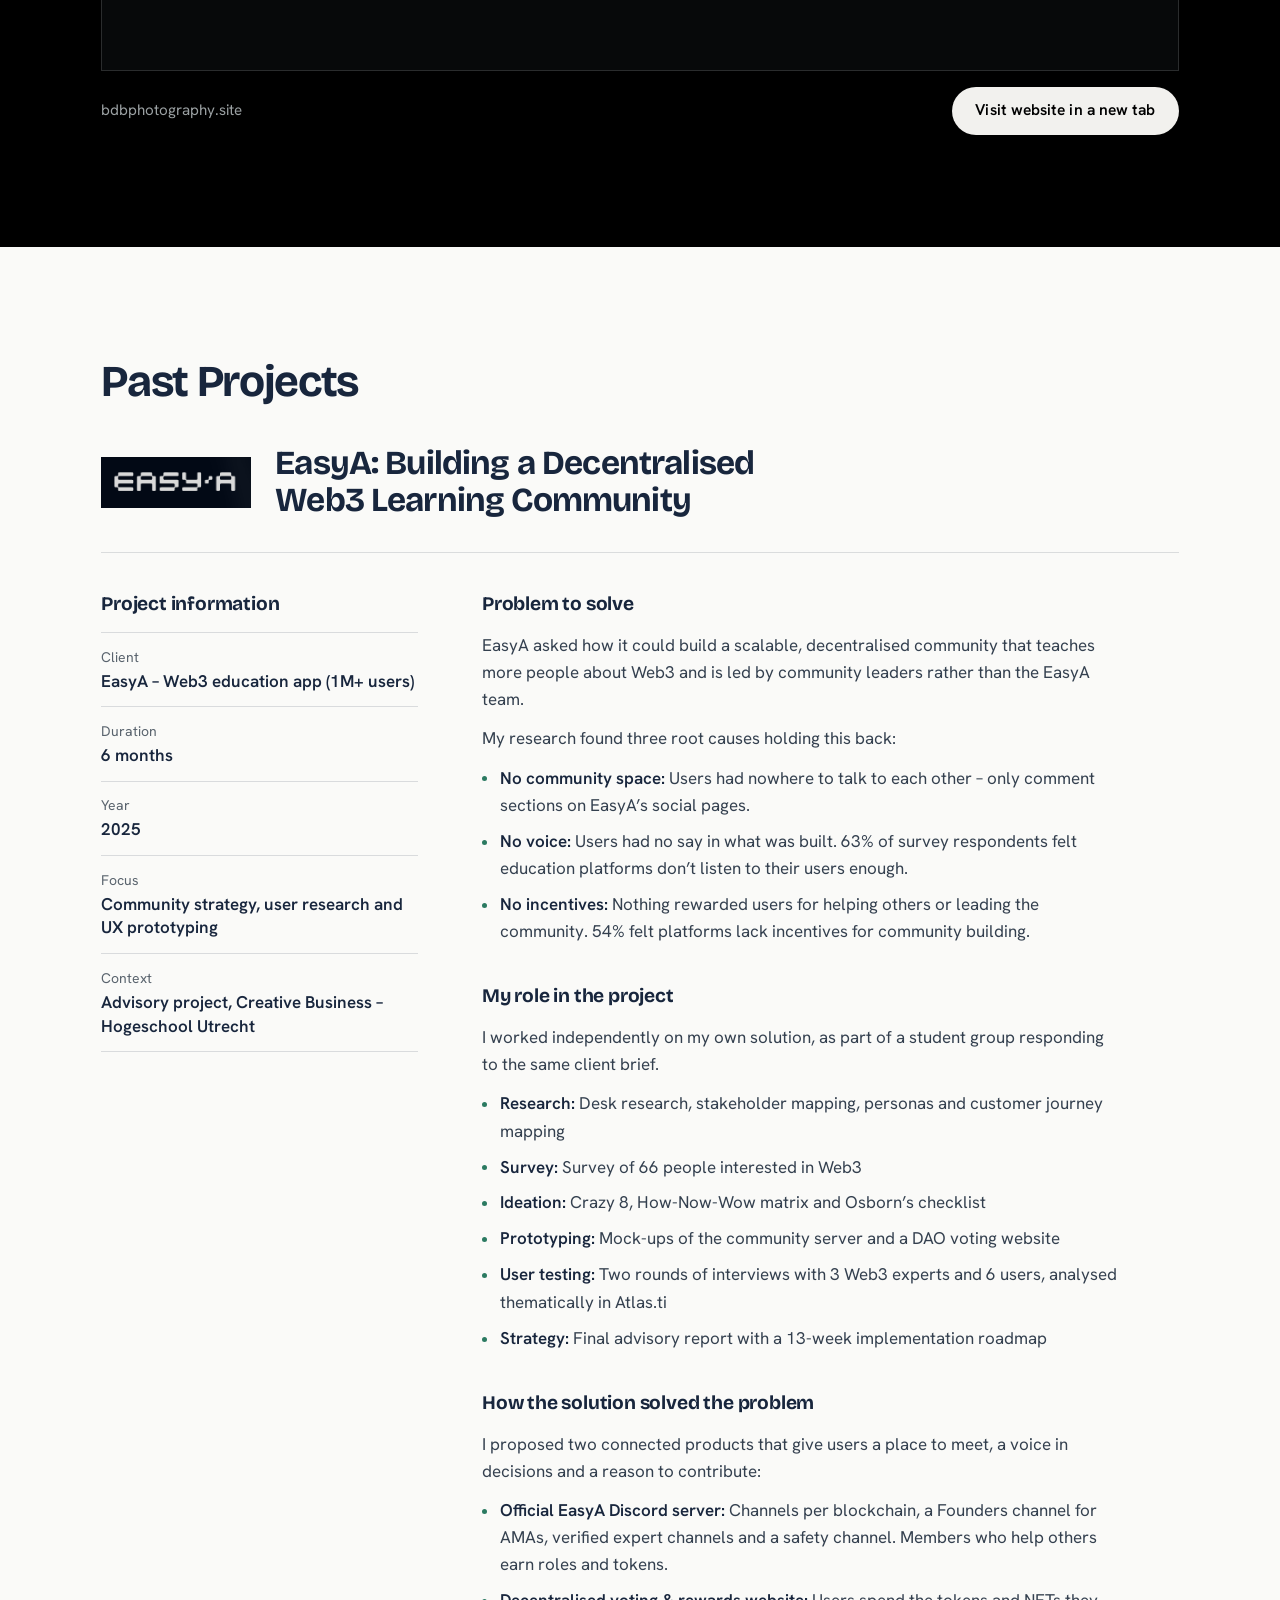
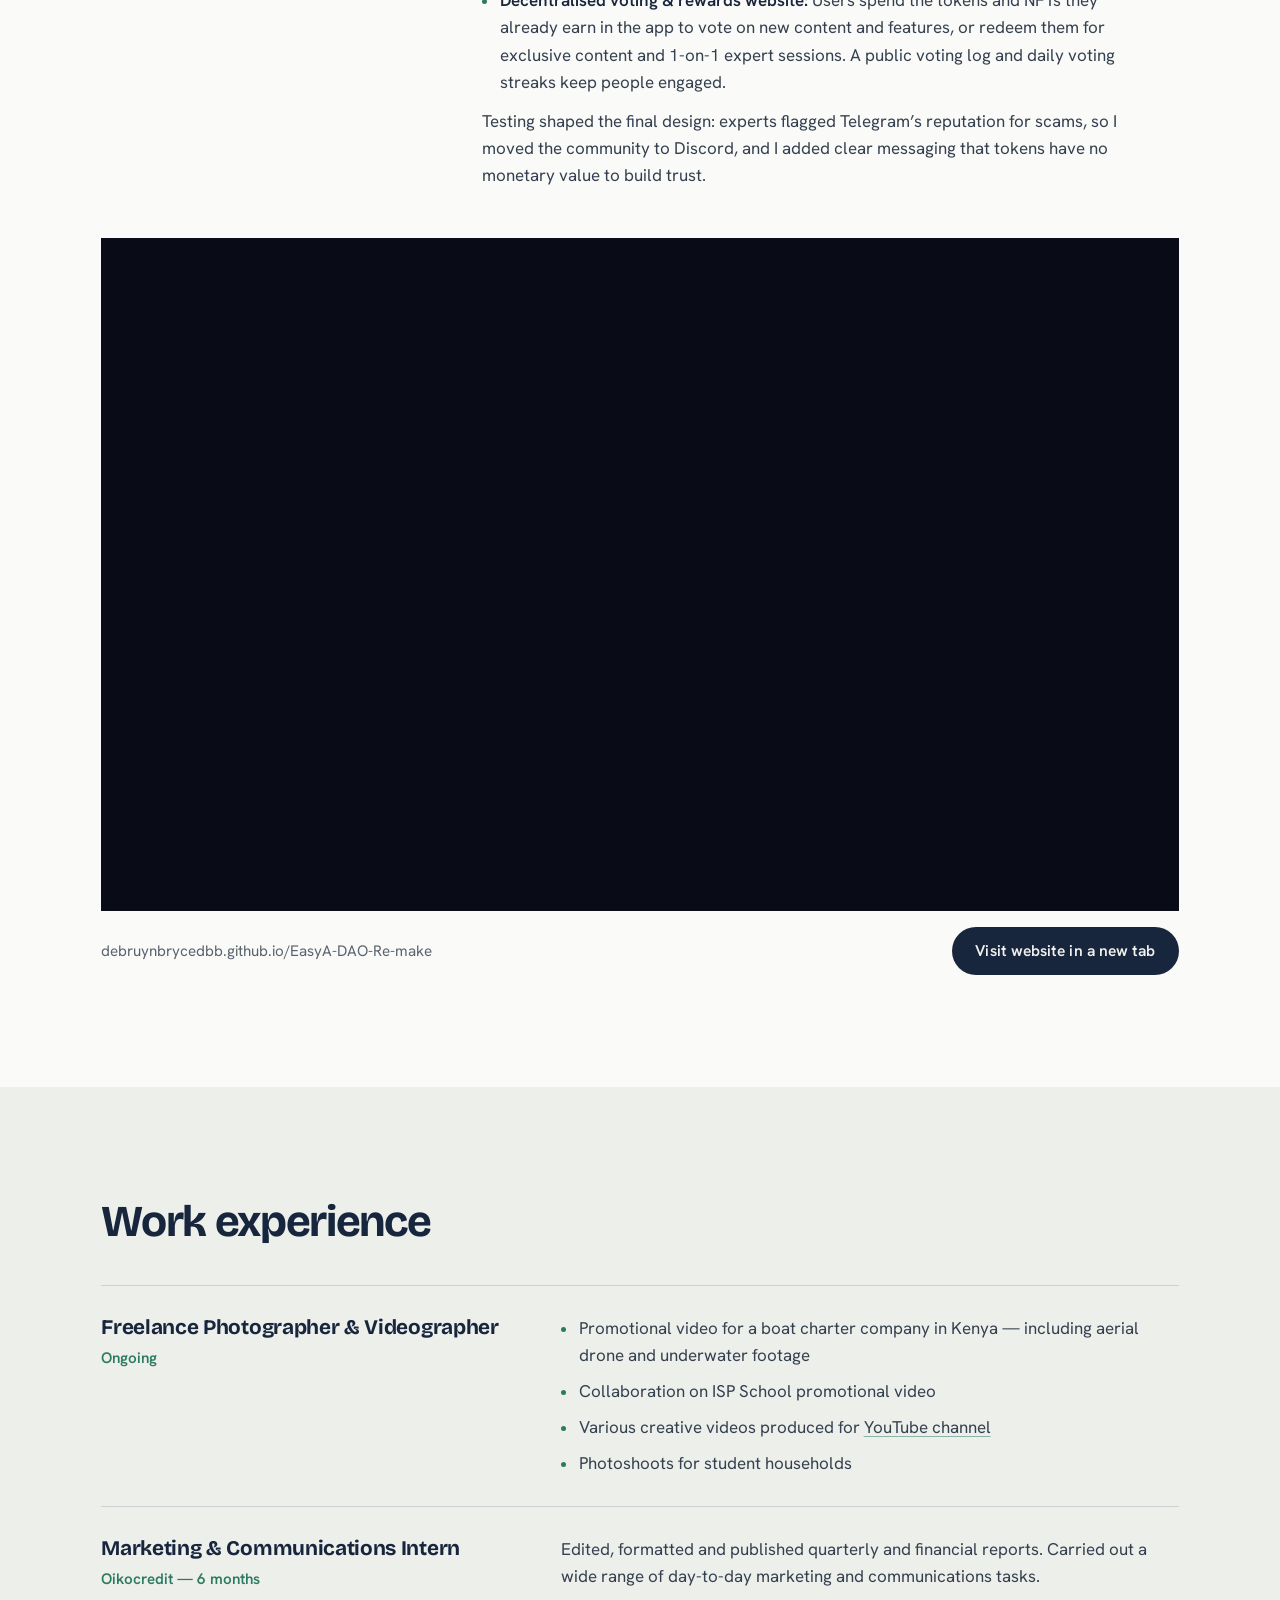
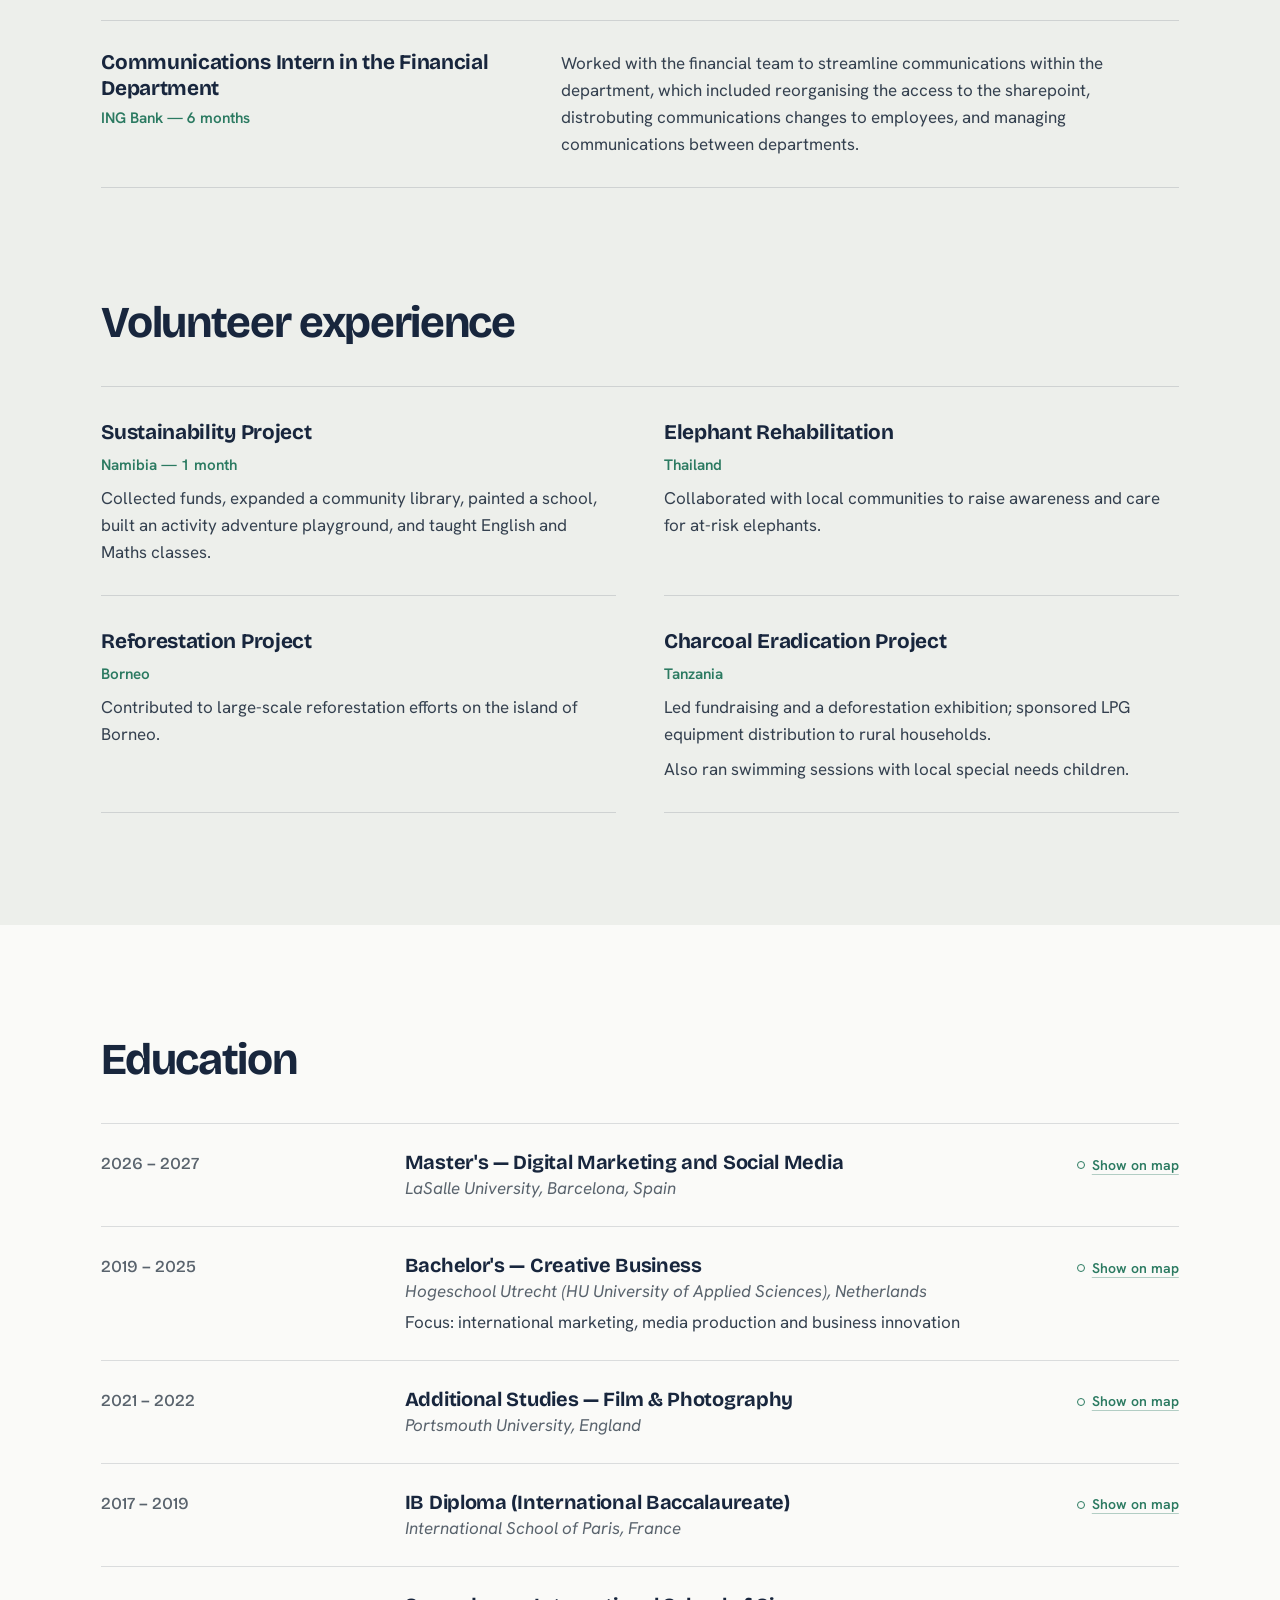
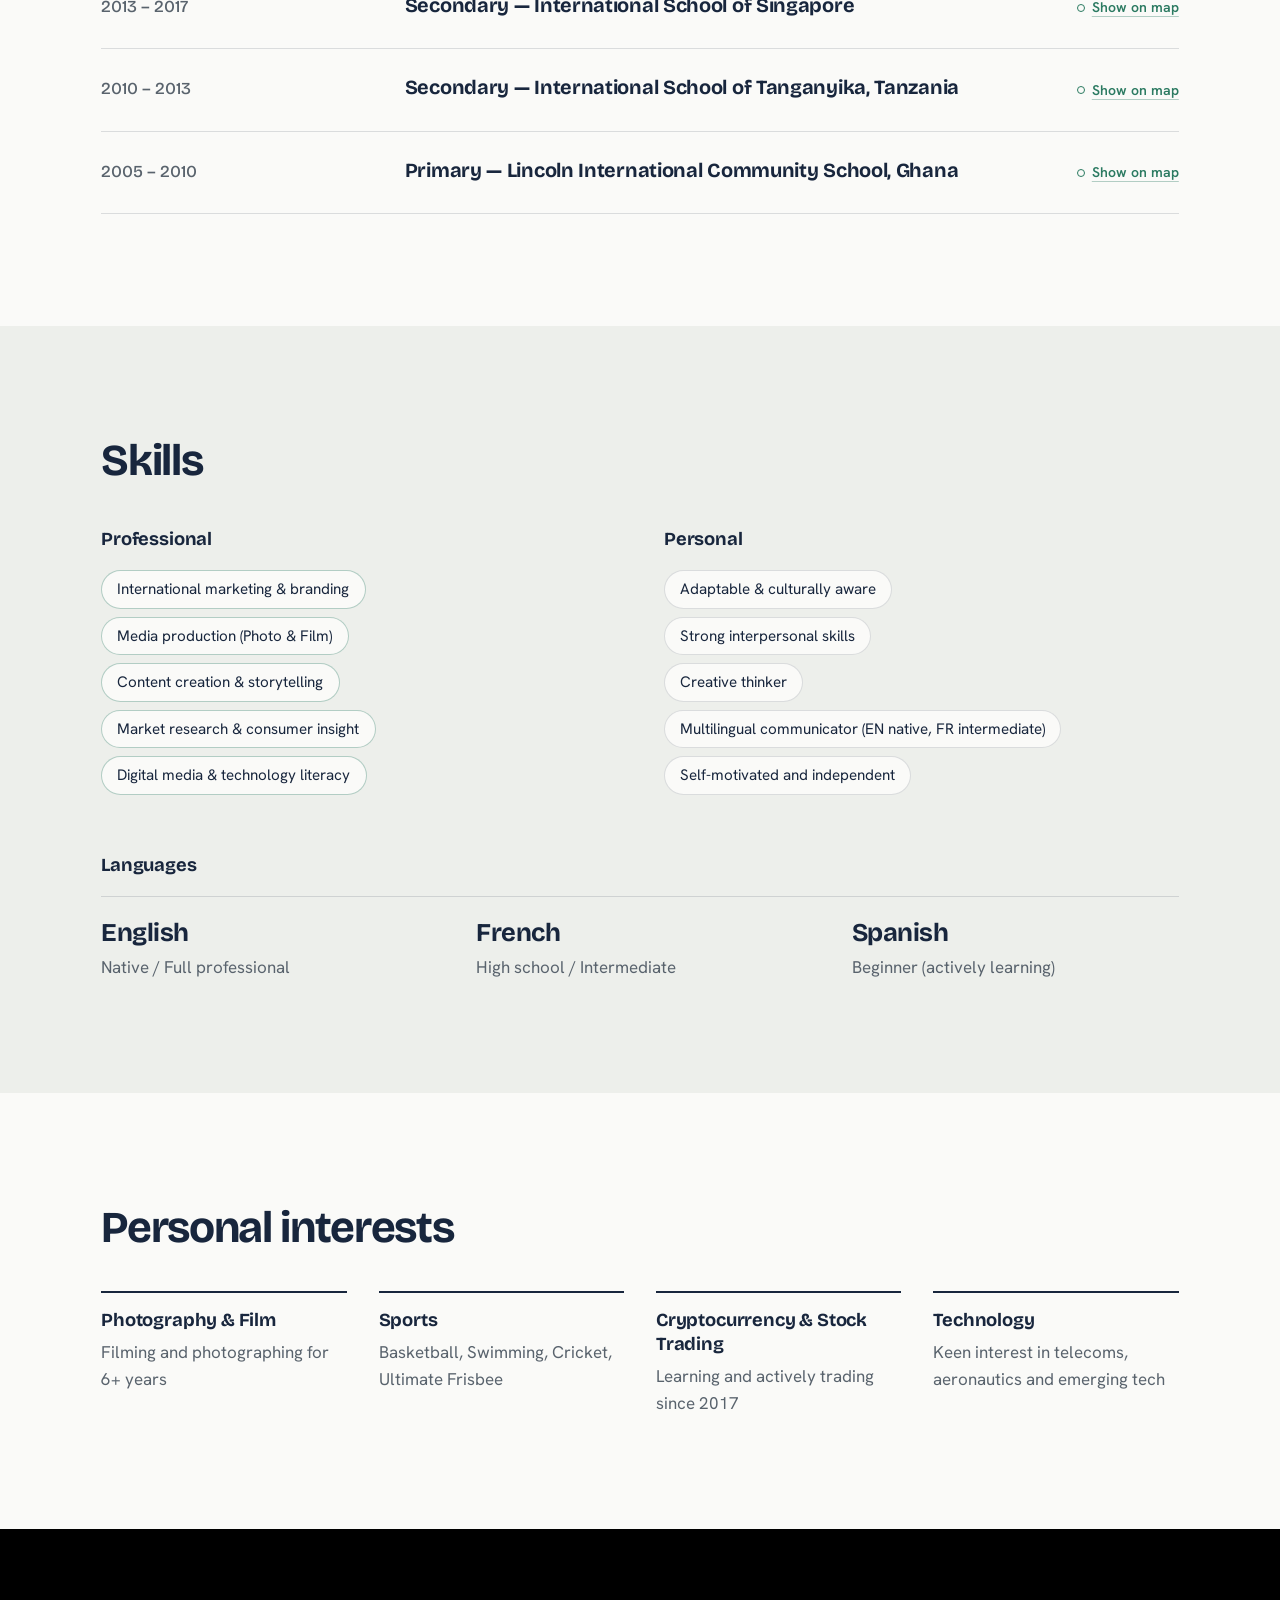
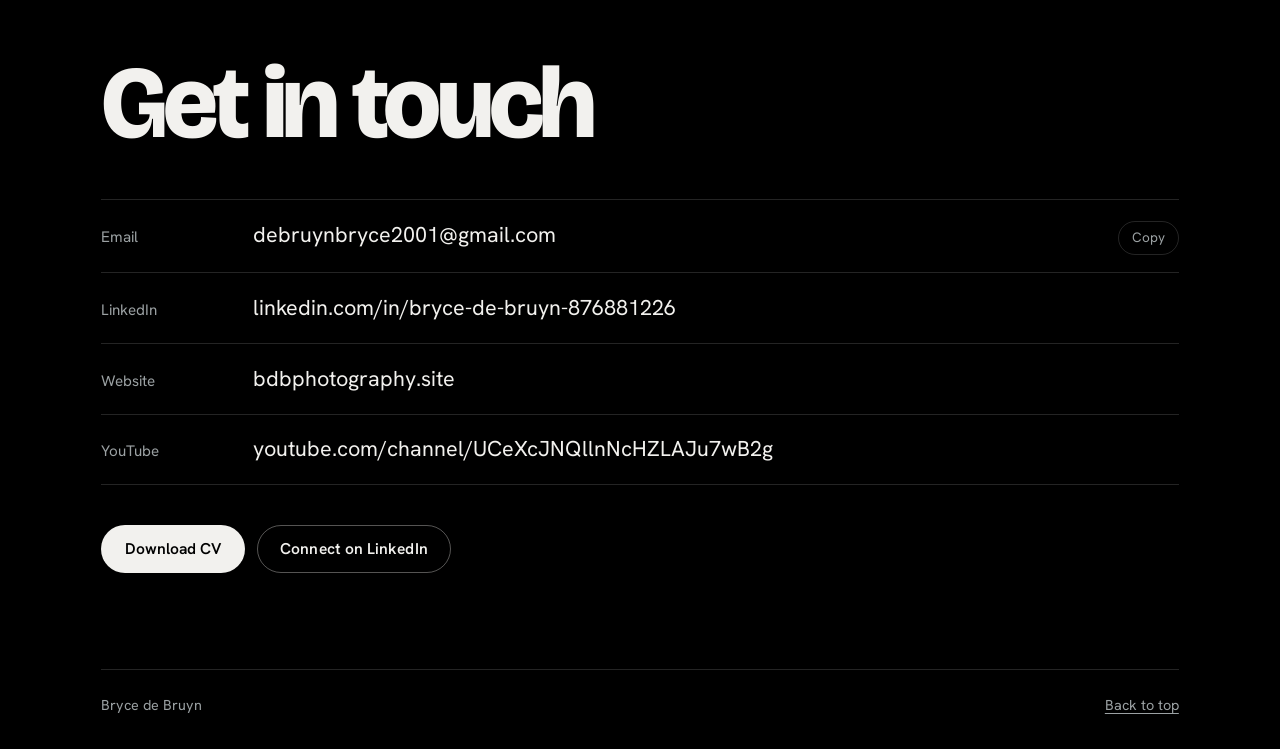
==== commit 5a202c7c: "Add Portsmouth to journey, volunteer work to stops, free map exploring - Education: Portsmouth addit" ====
--- a/index.html
+++ b/index.html
@@ -76,13 +76,25 @@
     <section class="journey" id="journey" aria-labelledby="journey-title">
       <div class="journey__head">
         <h2 id="journey-title">My journey</h2>
-        <p>Seven countries, from where I was born in South Africa to my Master's in Barcelona, Spain.</p>
+        <p>Eight countries, from where I was born in South Africa to my Master's in Barcelona, Spain.</p>
       </div>
 
       <div class="journey__stage">
-        <div class="map" id="map" role="img" aria-label="World map showing the countries Bryce has lived and studied in: South Africa, Ghana, Tanzania, Singapore, France, the Netherlands and Spain">
+        <div class="map" id="map" role="group" aria-label="World map showing the countries Bryce has lived and studied in: South Africa, Ghana, Tanzania, Singapore, France, the Netherlands, England and Spain">
           <svg id="map-svg"></svg>
           <p class="map__fallback" hidden>The map could not load. The timeline below lists every stop.</p>
+          <div class="map__zoom" aria-label="Map zoom">
+            <button class="ctl ctl--icon" type="button" id="zoom-in" aria-label="Zoom in">
+              <svg viewBox="0 0 16 16" aria-hidden="true"><path d="M8 3v10M3 8h10" fill="none" stroke="currentColor" stroke-width="1.8"/></svg>
+            </button>
+            <button class="ctl ctl--icon" type="button" id="zoom-out" aria-label="Zoom out">
+              <svg viewBox="0 0 16 16" aria-hidden="true"><path d="M3 8h10" fill="none" stroke="currentColor" stroke-width="1.8"/></svg>
+            </button>
+            <button class="ctl ctl--icon" type="button" id="zoom-reset" aria-label="Show the whole journey">
+              <svg viewBox="0 0 16 16" aria-hidden="true"><circle cx="8" cy="8" r="5.5" fill="none" stroke="currentColor" stroke-width="1.6"/><path d="M2.5 8h11M8 2.5c-2 2-2 9 0 11M8 2.5c2 2 2 9 0 11" fill="none" stroke="currentColor" stroke-width="1.2"/></svg>
+            </button>
+          </div>
+          <p class="map__hint" aria-live="polite"></p>
         </div>
 
         <article class="stop-card" id="stop-card" aria-live="polite">
@@ -309,7 +321,7 @@
               <h3>Master's — Digital Marketing and Social Media</h3>
               <p class="edu__school">LaSalle University, Barcelona, Spain</p>
             </div>
-            <button class="pin" type="button" data-stop="6">Show on map</button>
+            <button class="pin" type="button" data-stop="7">Show on map</button>
           </li>
           <li class="edu__item">
             <p class="edu__years">2019 – 2025</p>
@@ -321,11 +333,12 @@
             <button class="pin" type="button" data-stop="5">Show on map</button>
           </li>
           <li class="edu__item">
-            <p class="edu__years">Portsmouth University, England</p>
+            <p class="edu__years">2021 – 2022</p>
             <div>
               <h3>Additional Studies — Film &amp; Photography</h3>
-            </div>
-            <button class="pin" type="button" data-place="england">Show on map</button>
+              <p class="edu__school">Portsmouth University, England</p>
+            </div>
+            <button class="pin" type="button" data-stop="6">Show on map</button>
           </li>
           <li class="edu__item">
             <p class="edu__years">2017 – 2019</p>
--- a/styles.css
+++ b/styles.css
@@ -232,7 +232,18 @@
   position: relative; height: clamp(400px, calc(100svh - 330px), 700px);
   background: var(--night); overflow: hidden;
 }
-.map svg { width: 100%; height: 100%; touch-action: pan-y; }
+.map svg { width: 100%; height: 100%; touch-action: pan-y; cursor: grab; }
+.map.is-grabbing svg { cursor: grabbing; }
+.map__zoom { position: absolute; z-index: 3; top: 1.5rem; right: var(--gutter); display: grid; gap: .4rem; }
+.ctl--icon { padding: 0; width: 40px; min-width: 40px; min-height: 40px; }
+.ctl--icon svg { width: 16px; height: 16px; fill: none; }
+.map__hint {
+  position: absolute; z-index: 3; left: 50%; top: 1.5rem; transform: translate(-50%, -6px);
+  background: rgba(0,0,0,.8); color: var(--fg-on-dark); border: 1px solid var(--line-on-dark);
+  padding: .45rem .9rem; border-radius: 999px; font-size: .875rem; white-space: nowrap;
+  opacity: 0; pointer-events: none; transition: opacity .2s, transform .2s var(--ease);
+}
+.map__hint.is-on { opacity: 1; transform: translate(-50%, 0); }
 .map__fallback[hidden] { display: none; }
 .map__fallback { position: absolute; inset: 0; display: grid; place-items: center; color: var(--muted-on-dark); padding: 2rem; text-align: center; }
 
@@ -258,7 +269,7 @@
 /* Detail card that floats over the map on wide screens */
 .stop-card {
   position: absolute; z-index: 3; left: var(--gutter); top: 1.5rem;
-  width: min(380px, 40%);
+  width: min(380px, 40%); max-height: calc(100% - 3rem); overflow-y: auto; scrollbar-width: thin;
   background: rgba(0, 0, 0, 0.78); backdrop-filter: blur(8px); -webkit-backdrop-filter: blur(8px);
   border: 1px solid var(--line-on-dark);
   padding: 1.5rem 1.5rem 1.4rem;
@@ -300,15 +311,20 @@
 .ctl--toggle { font-weight: 500; gap: .5rem; }
 .ctl--toggle input { accent-color: var(--teal-on-dark); width: 16px; height: 16px; margin: 0; }
 
-/* Timeline under the map */
+/* Timeline under the map: columns keep their width and the row scrolls sideways */
 .timeline {
-  position: relative; max-width: 1440px; margin: 0 auto; padding: 2.2rem var(--gutter) 0;
-  display: grid; grid-template-columns: repeat(7, minmax(0, 1fr)); gap: 0;
-}
-.timeline::before, .timeline__progress {
-  content: ""; position: absolute; top: calc(2.2rem + 7px); left: var(--gutter); right: var(--gutter); height: 1px; background: var(--line-on-dark);
-}
-.timeline__progress { right: auto; width: 0; background: var(--teal-on-dark); transition: width .9s var(--ease); }
+  position: relative; max-width: 1440px; margin: 0 auto; padding: 2.2rem var(--gutter) .9rem;
+  display: grid; grid-auto-flow: column; grid-auto-columns: max(190px, calc((100% - 2 * var(--gutter)) / 7)); gap: 0;
+  overflow-x: auto; scroll-snap-type: x proximity; scroll-padding-left: var(--gutter);
+  scrollbar-width: thin; scrollbar-color: rgba(255,255,255,.28) transparent;
+}
+.timeline::-webkit-scrollbar { height: 6px; }
+.timeline::-webkit-scrollbar-thumb { background: rgba(255,255,255,.28); border-radius: 3px; }
+.tl-stop { scroll-snap-align: start; }
+.tl-stop::before { content: ""; position: absolute; top: 7px; left: 0; right: 0; height: 1px; background: var(--line-on-dark); transition: background-color .6s var(--ease); }
+.tl-stop.is-visited::before { background: var(--teal-on-dark); }
+.tl-stop:last-child::before { display: none; }
+.tl-stop__dot { position: relative; z-index: 1; }
 .tl-stop { position: relative; }
 .tl-stop button {
   all: unset; box-sizing: border-box; cursor: pointer; display: block; width: 100%; padding: 0 1rem 0 0;
@@ -335,19 +351,13 @@
   .stop-card {
     position: relative; left: auto; top: auto; width: auto; order: 3;
     margin: 0 var(--gutter); background: transparent; backdrop-filter: none; border: 0; border-bottom: 1px solid var(--line-on-dark);
-    padding: 1.4rem 0 1.5rem;
+    padding: 1.4rem 0 1.5rem; max-height: none; overflow: visible;
   }
+  .map__zoom { top: .75rem; }
   .map__controls { position: relative; right: auto; bottom: auto; order: 2; justify-content: flex-start; padding: 1rem var(--gutter) 0; }
   .ctl--toggle { flex-basis: 100%; justify-content: flex-start; background: transparent; border: 0; padding-left: 0; }
-  .timeline {
-    grid-template-columns: none; grid-auto-flow: column; grid-auto-columns: 62%;
-    overflow-x: auto; scroll-snap-type: x mandatory; padding-bottom: .5rem; scrollbar-width: none;
-  }
+  .timeline { grid-auto-columns: 62%; scrollbar-width: none; padding-bottom: .5rem; }
   .timeline::-webkit-scrollbar { display: none; }
-  .tl-stop { scroll-snap-align: start; }
-  .timeline::before, .timeline__progress { display: none; }
-  .tl-stop__dot { position: relative; }
-  .tl-stop::before { content: ""; position: absolute; top: 7px; left: 0; right: 0; height: 1px; background: var(--line-on-dark); }
 }
 
 /* ============================================================
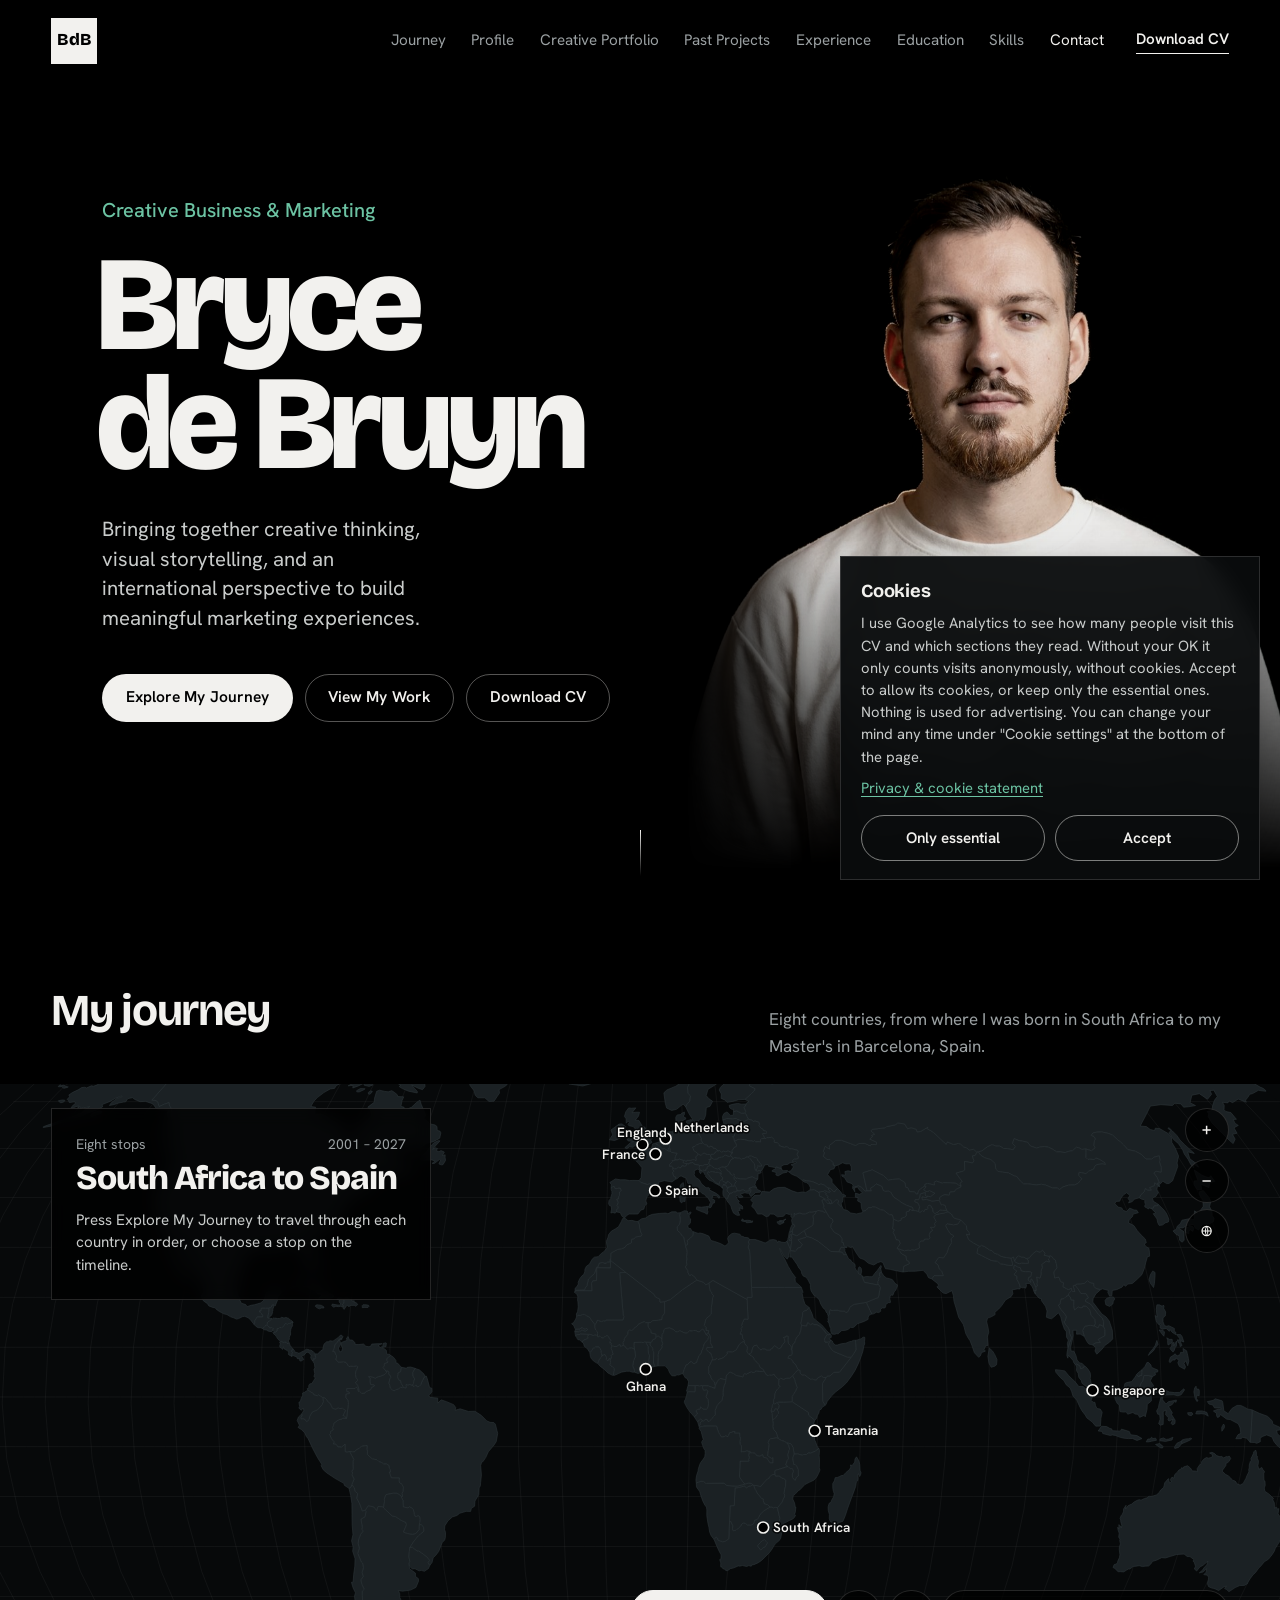
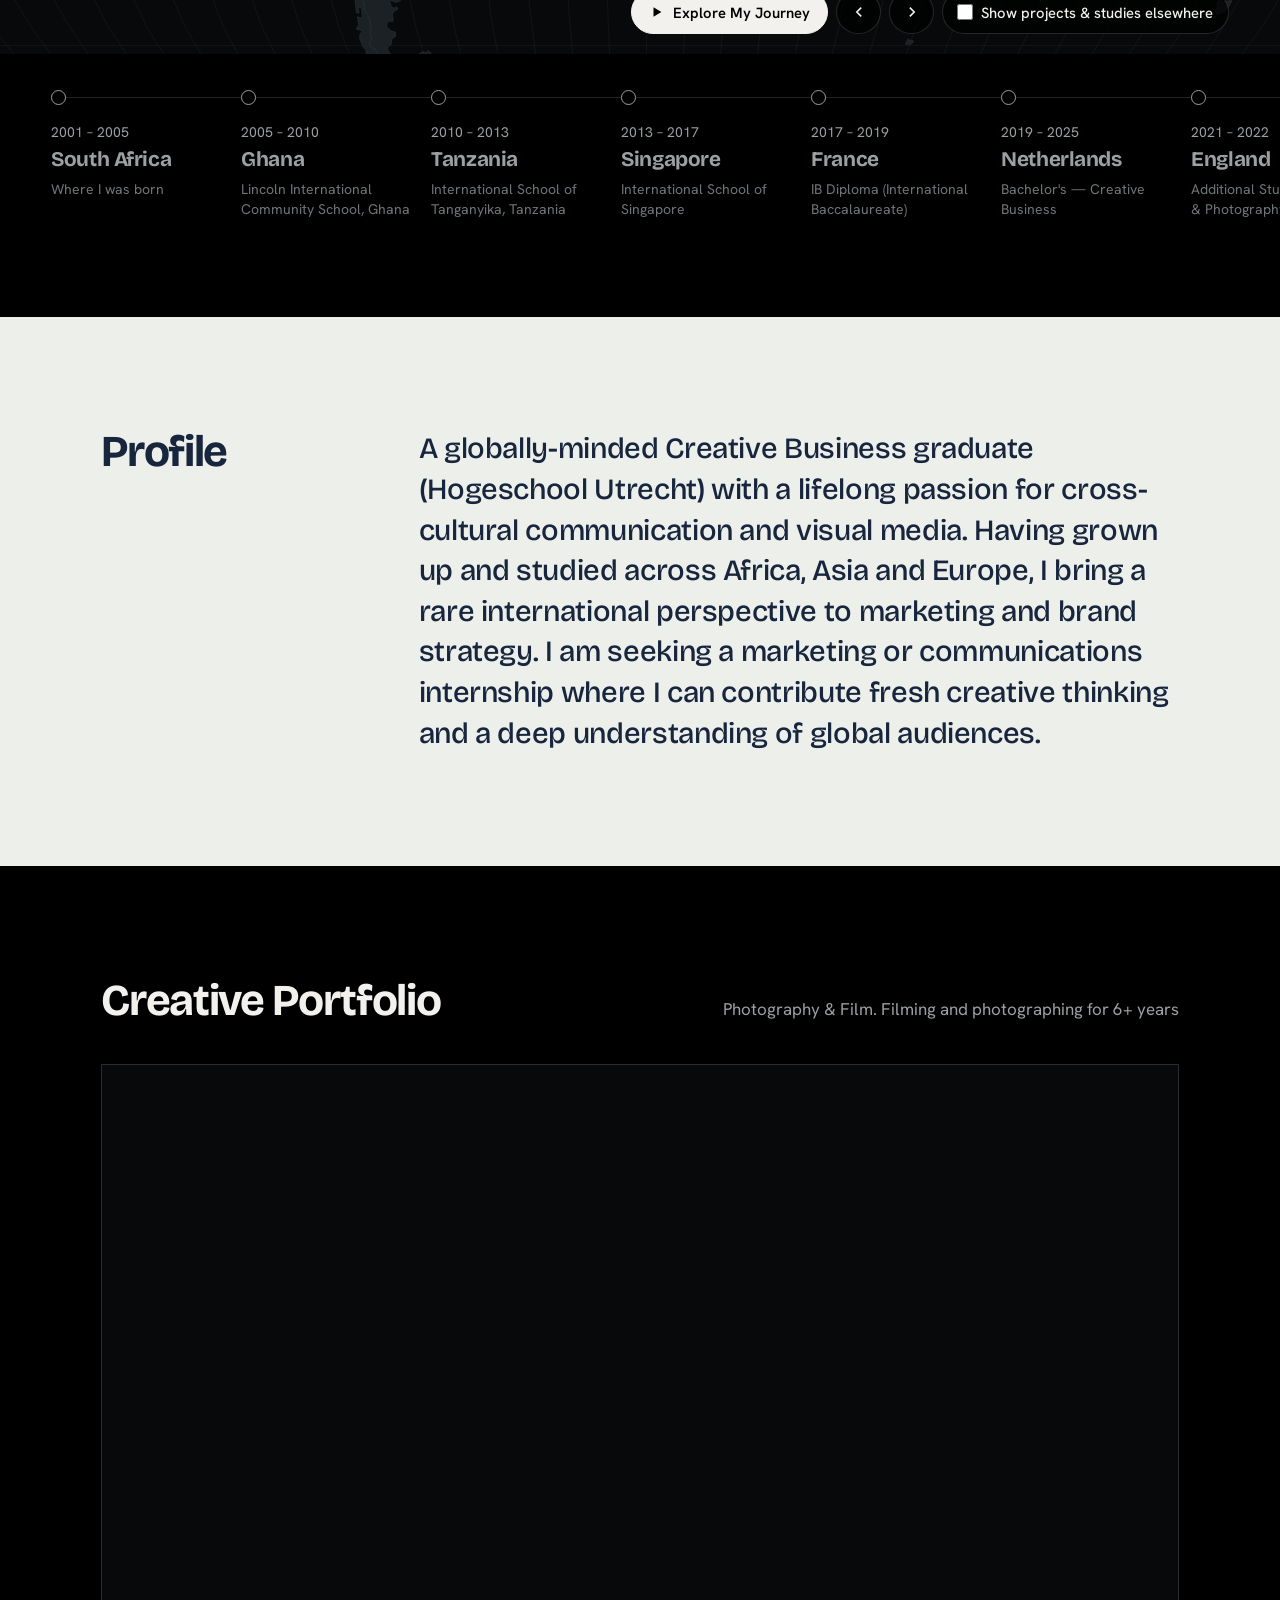
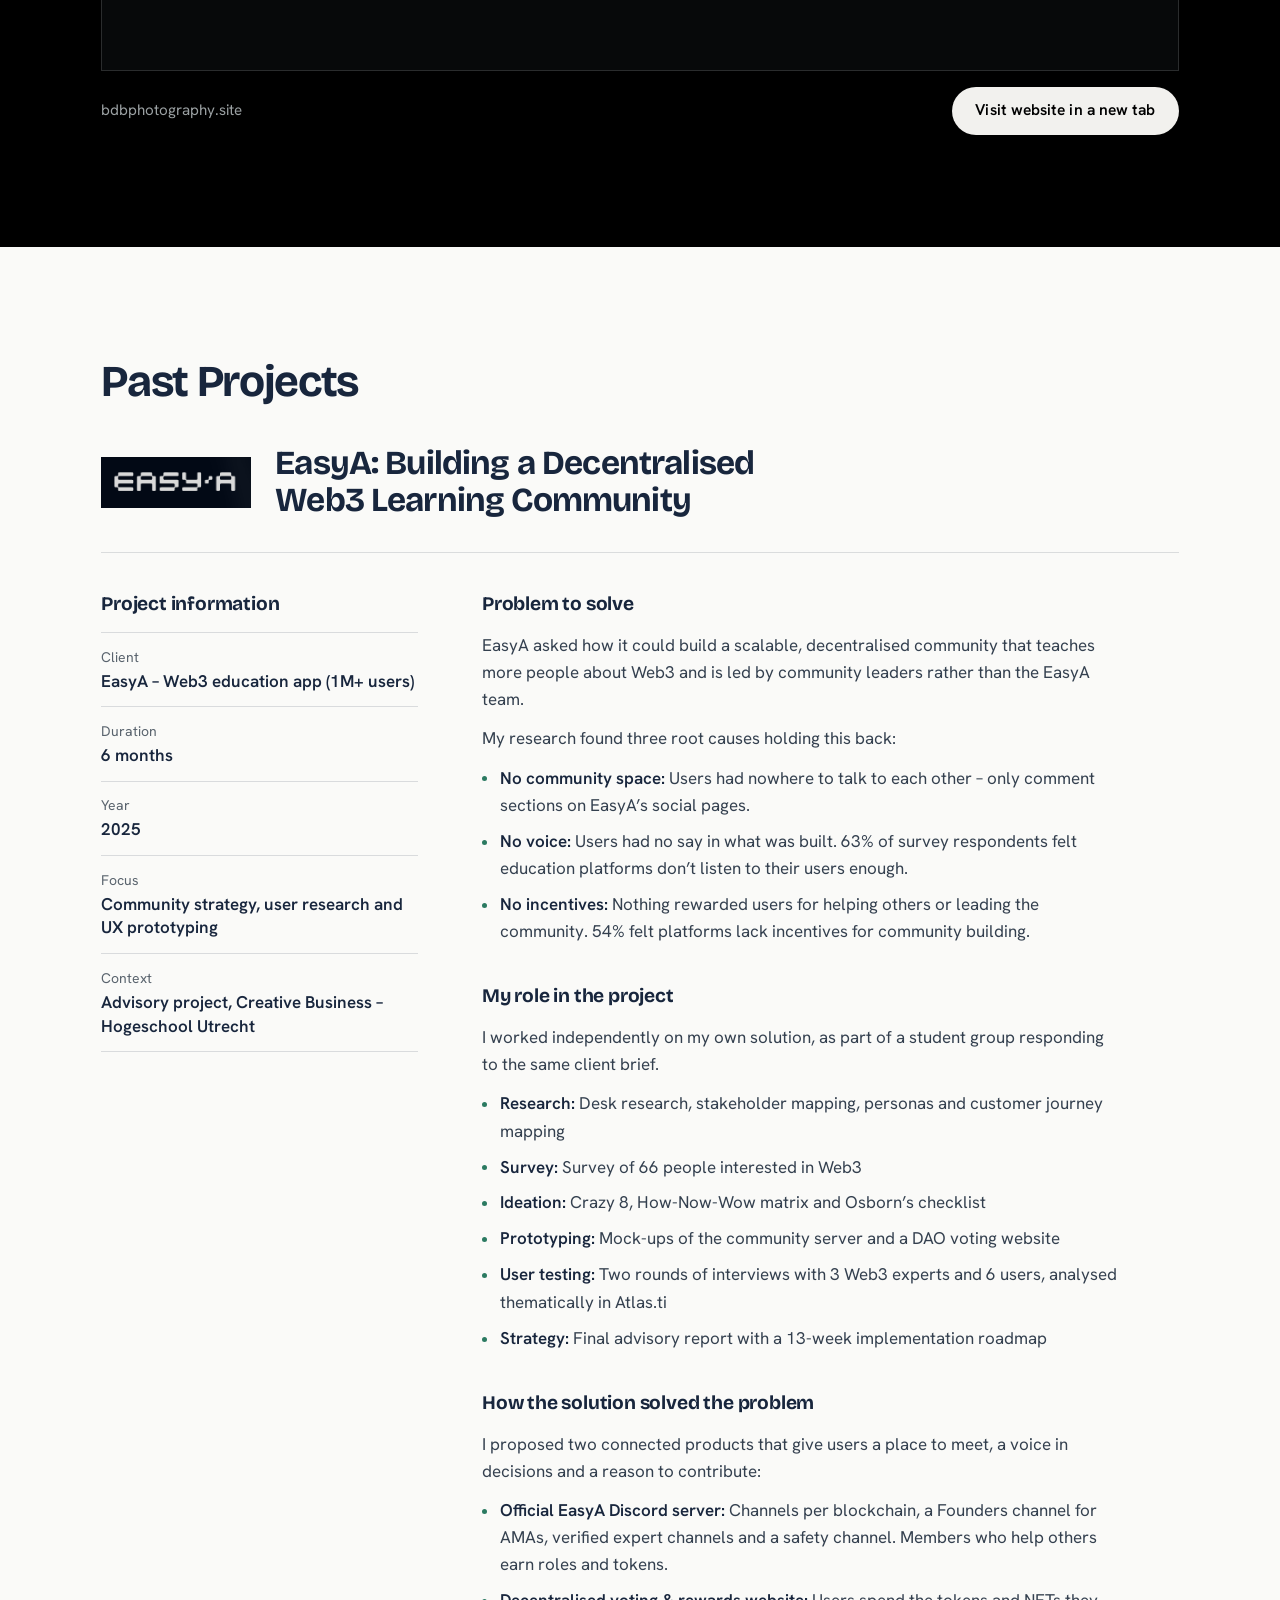
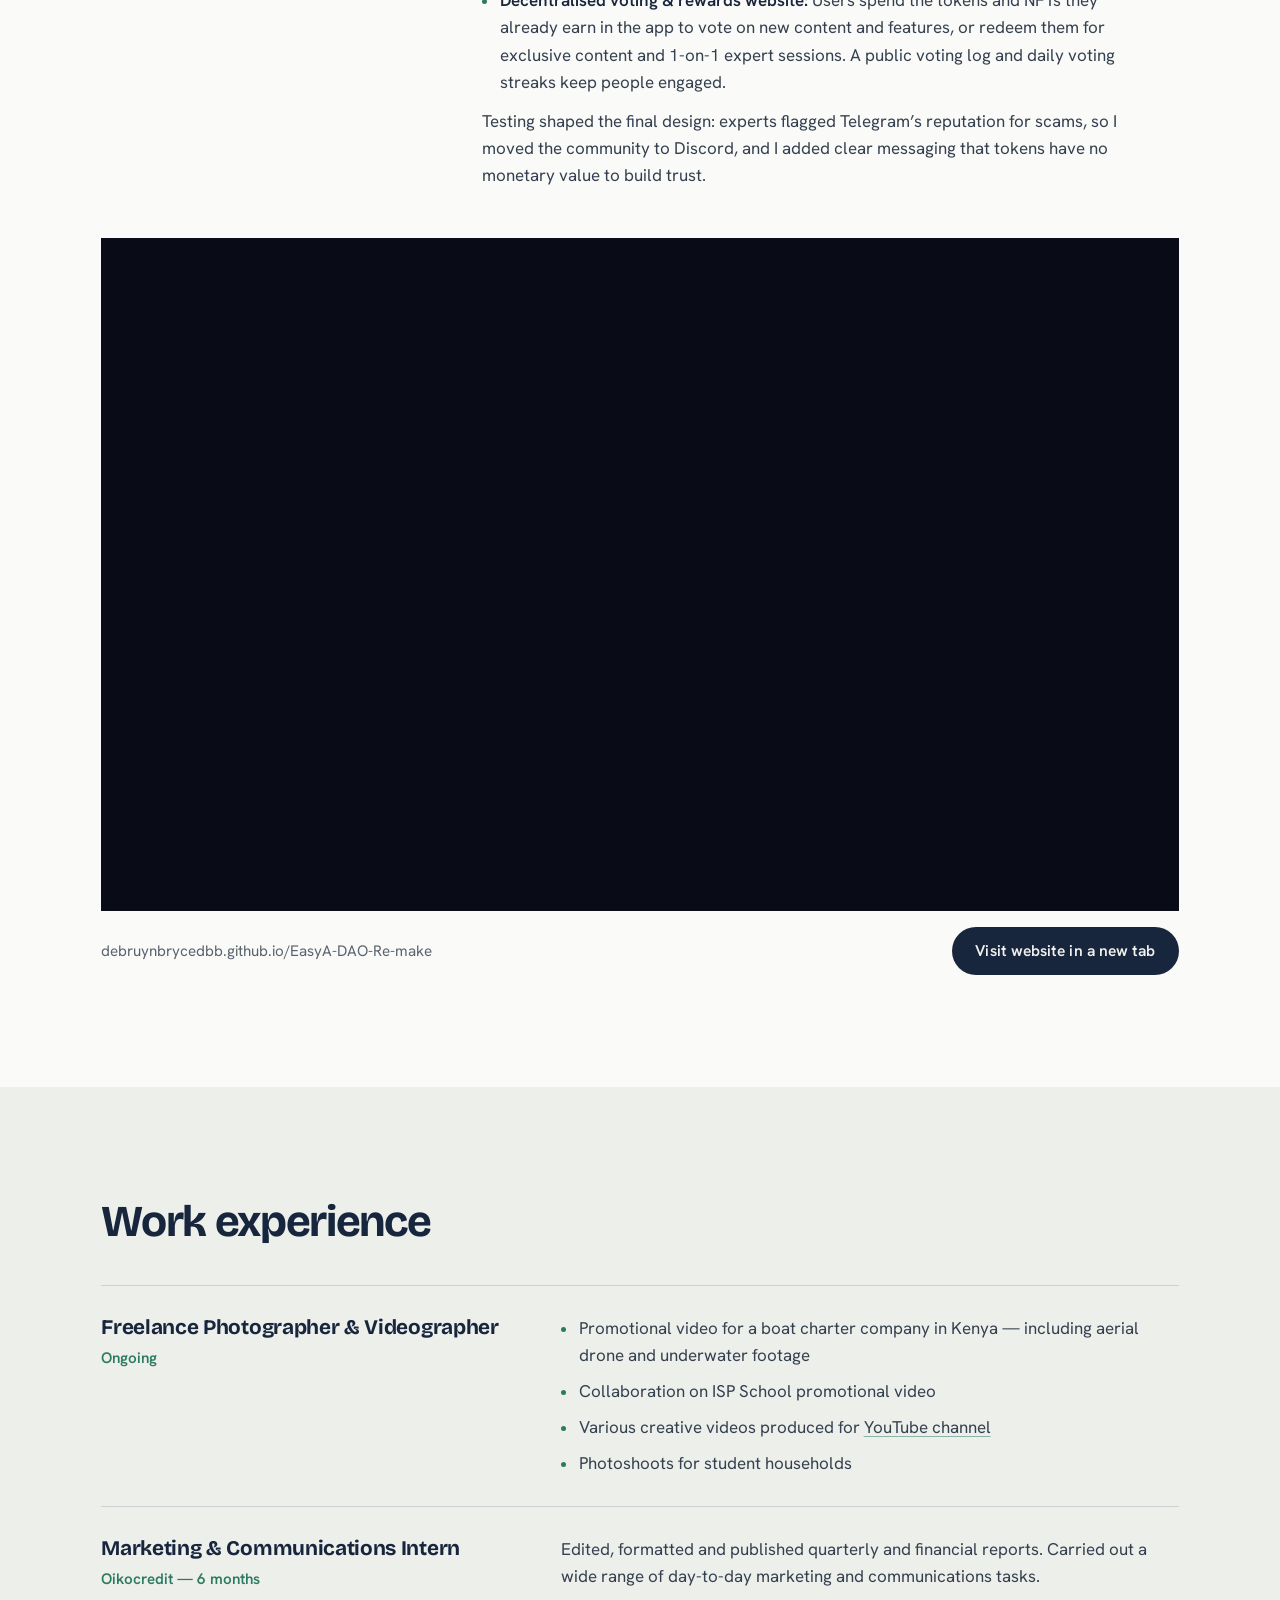
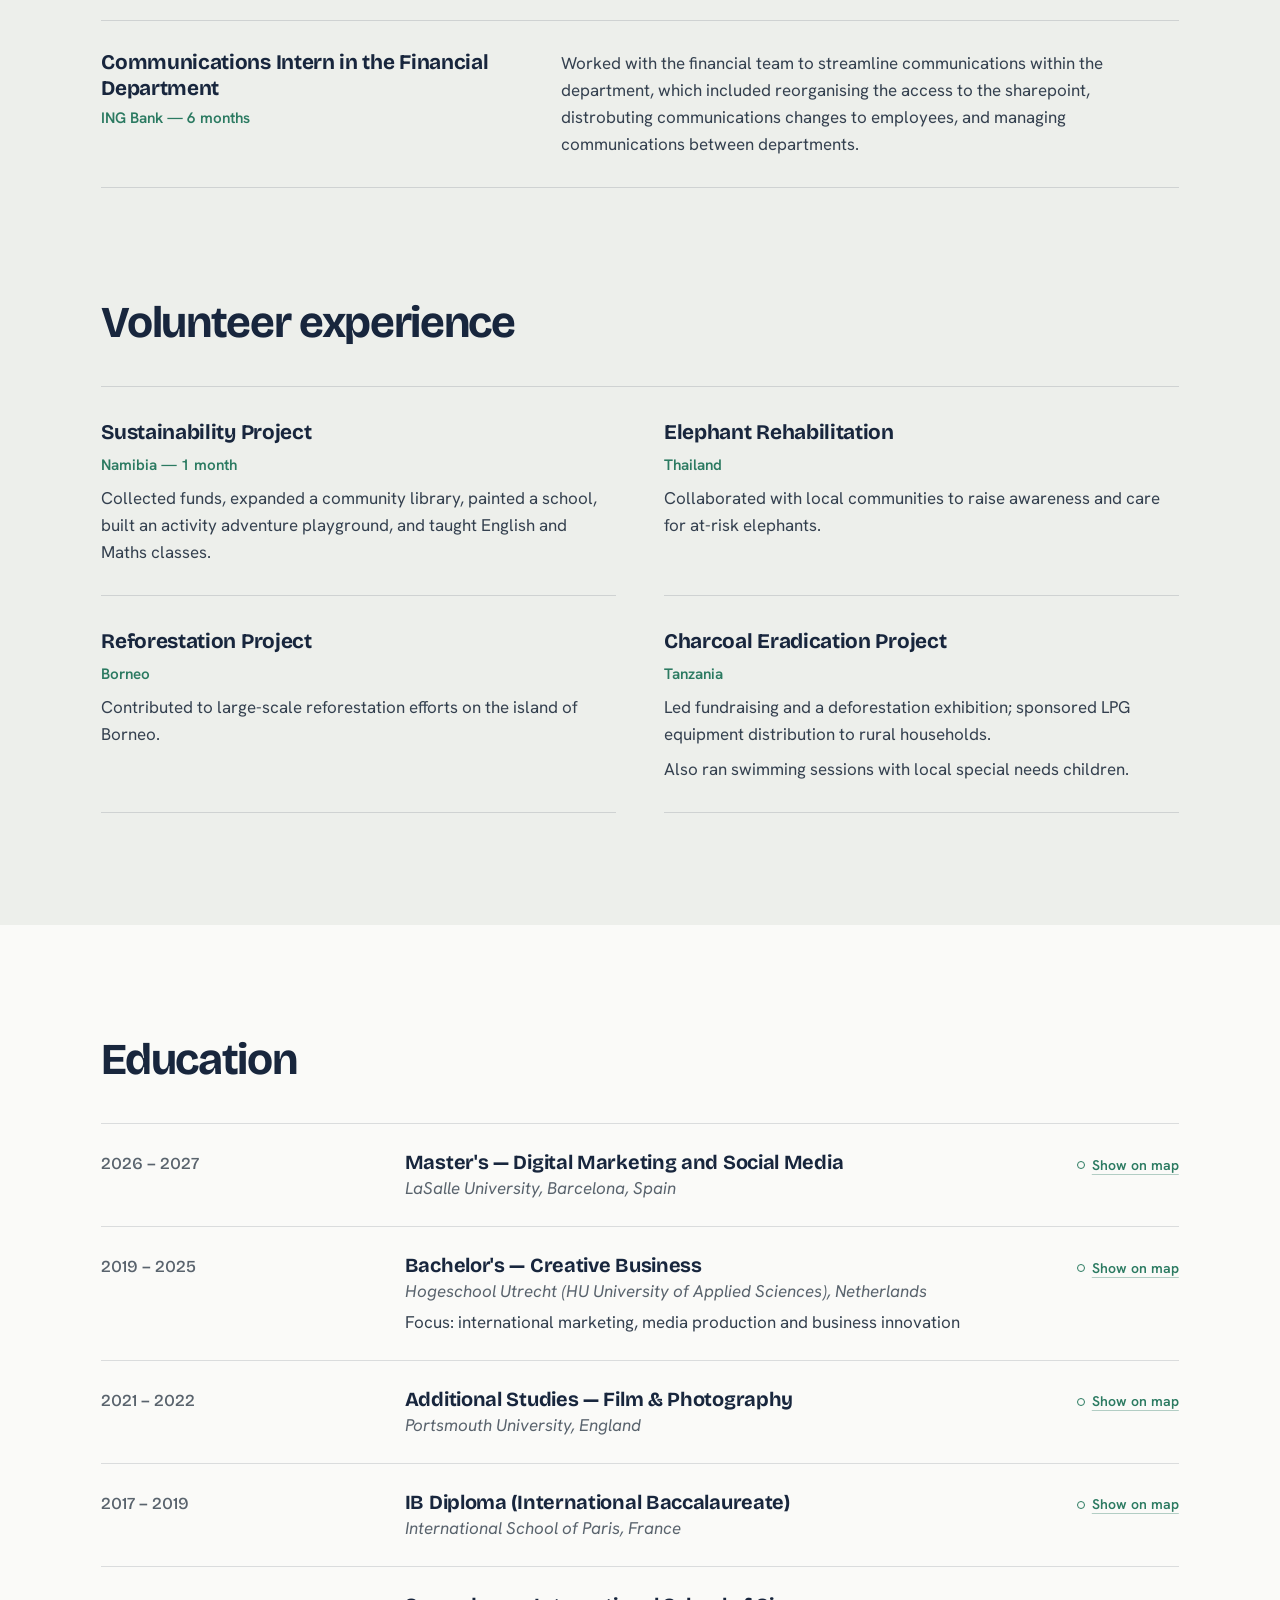
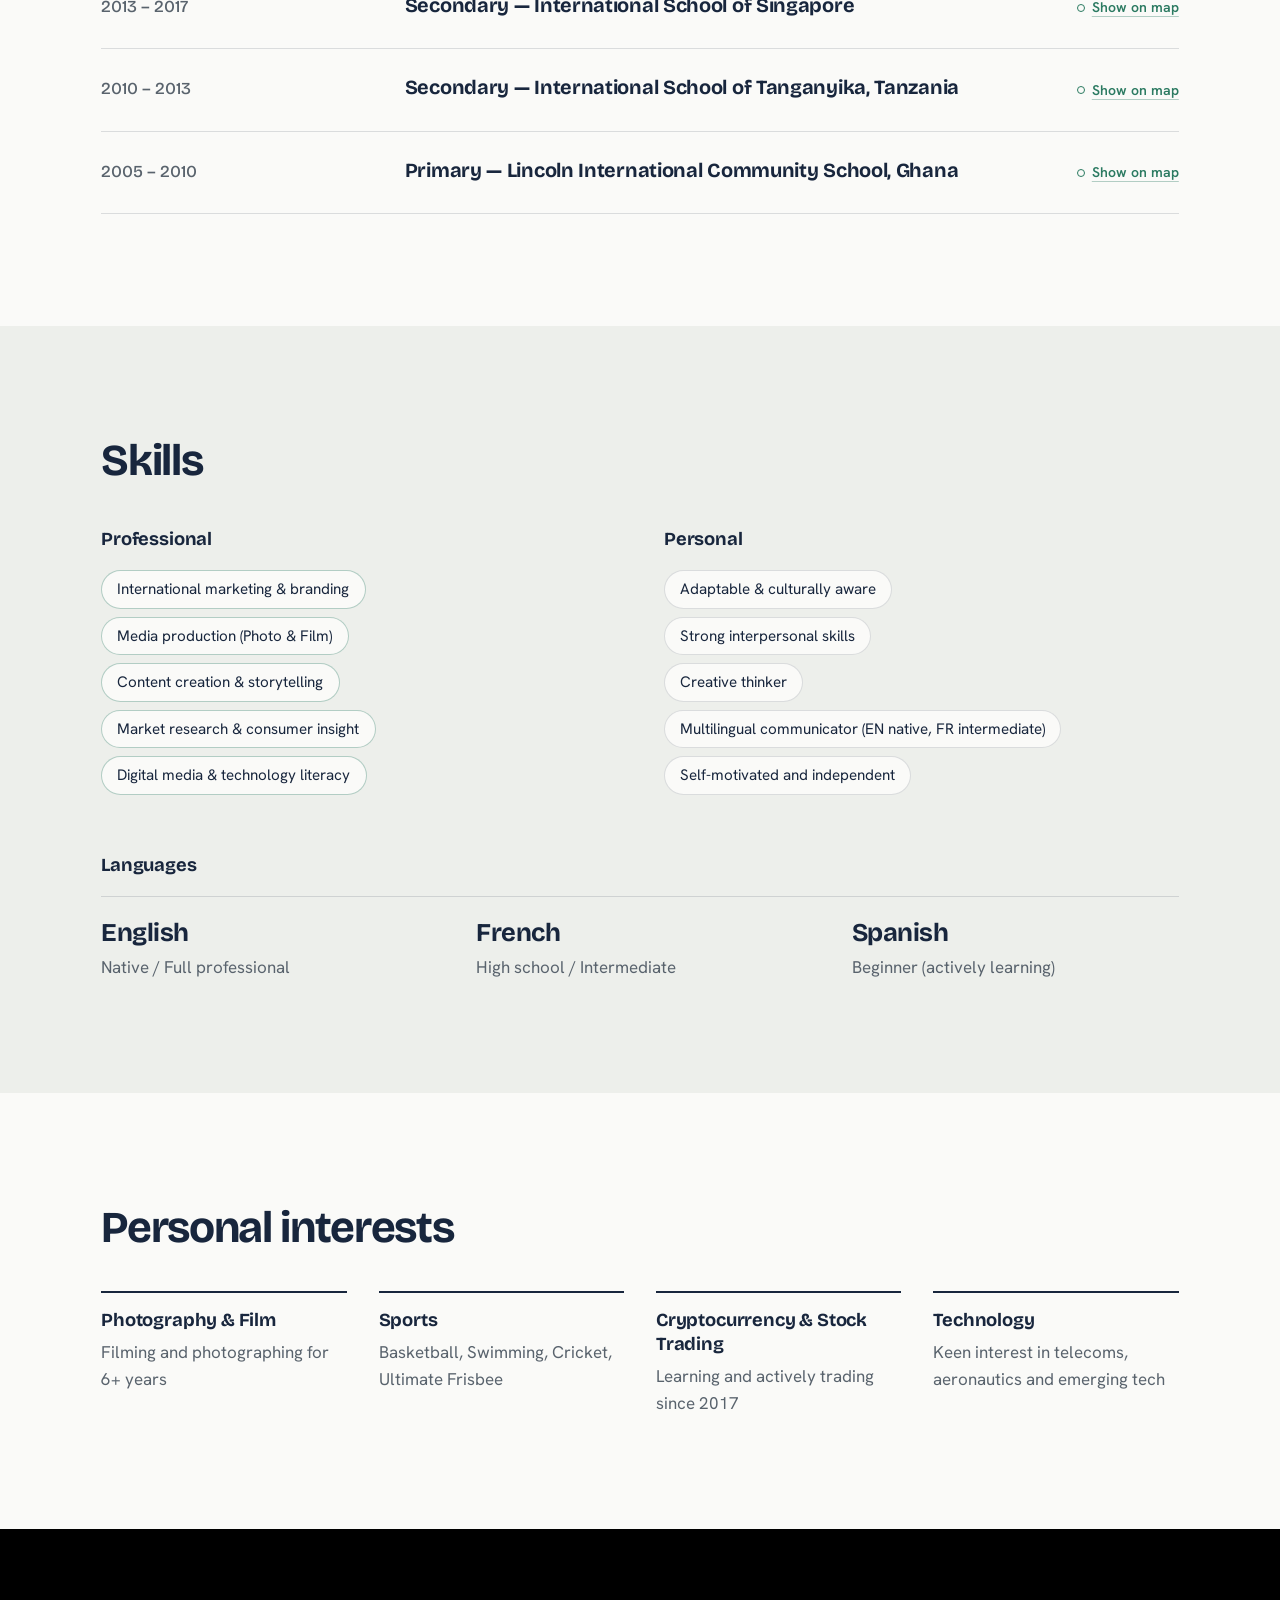
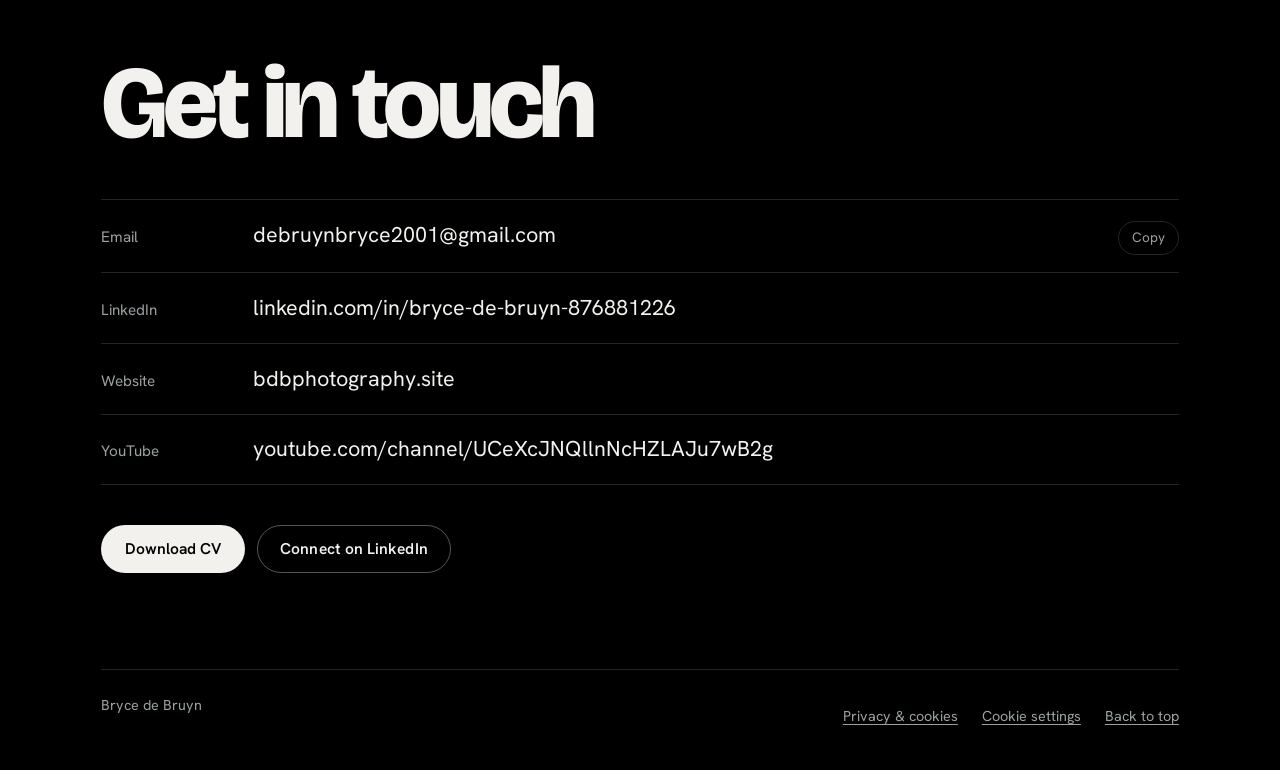
==== commit f4304564: "Add Google Analytics 4 with a cookie banner and privacy statement The Google tag (GTM-M8CN4MBB) load" ====
--- a/index.html
+++ b/index.html
@@ -12,7 +12,11 @@
   <link rel="preconnect" href="https://fonts.googleapis.com">
   <link rel="preconnect" href="https://fonts.gstatic.com" crossorigin>
   <link href="https://fonts.googleapis.com/css2?family=Bricolage+Grotesque:opsz,wght@12..96,500;12..96,700;12..96,800&family=Hanken+Grotesk:ital,wght@0,400;0,500;0,600;1,400&display=swap" rel="stylesheet">
-  <link rel="stylesheet" href="styles.css">
+  <link rel="stylesheet" href="styles.css?v=2">
+  <!-- Google Analytics 4 via the Google tag GTM-M8CN4MBB, Consent Mode v2.
+       Always loads with cookies off (anonymous, cookieless pings);
+       "Accept" in the cookie banner (consent.js) turns analytics cookies on. Ad storage stays off. -->
+  <script src="consent.js?v=2"></script>
   <script>
     /* Always open at the top of the page: drop any #section left in the address bar
        and stop the browser restoring an old scroll position. */
@@ -457,7 +461,11 @@
       <footer class="wrap foot-wrap">
         <div class="foot">
           <p>Bryce de Bruyn</p>
-          <a href="#hero">Back to top</a>
+          <div class="foot__links">
+            <a href="privacy.html">Privacy &amp; cookies</a>
+            <button class="foot__btn" type="button" data-consent-open>Cookie settings</button>
+            <a href="#hero">Back to top</a>
+          </div>
         </div>
       </footer>
     </section>
@@ -467,6 +475,6 @@
 
   <script src="assets/vendor/d3.min.js"></script>
   <script src="assets/vendor/topojson-client.min.js"></script>
-  <script src="script.js"></script>
+  <script src="script.js?v=2"></script>
 </body>
 </html>
--- a/styles.css
+++ b/styles.css
@@ -550,6 +550,84 @@
   border-top: 1px solid var(--line-on-dark); color: var(--muted-on-dark); font-size: 0.9rem;
 }
 .foot a { text-underline-offset: 3px; }
+.foot__links { display: flex; flex-wrap: wrap; justify-content: flex-end; gap: .25rem 1.5rem; }
+.foot__links a, .foot__btn { display: inline-flex; align-items: center; min-height: 44px; }
+.foot__btn {
+  background: none; border: 0; padding: 0; cursor: pointer; color: inherit; font-size: inherit;
+  text-decoration: underline; text-underline-offset: 3px;
+}
+.foot a:hover, .foot__btn:hover { color: var(--fg-on-dark); }
+@media (max-width: 640px) {
+  .foot { flex-direction: column; gap: .25rem; }
+  .foot__links { justify-content: flex-start; }
+}
+
+/* Cookie banner (consent.js) */
+.consent {
+  position: fixed; z-index: 70; right: 1.25rem; bottom: 1.25rem; width: min(420px, calc(100% - 2rem));
+  background: rgba(10, 12, 13, 0.95); backdrop-filter: blur(10px); -webkit-backdrop-filter: blur(10px);
+  color: var(--fg-on-dark); border: 1px solid var(--line-on-dark);
+  padding: 1.25rem 1.25rem 1.1rem;
+  box-shadow: 0 18px 40px rgba(0, 0, 0, 0.35);
+}
+.consent :focus-visible { outline-color: var(--teal-on-dark); }
+.consent__title { font-size: 1.15rem; letter-spacing: -0.01em; }
+.consent__text { margin-top: .4rem; font-size: 0.925rem; line-height: 1.5; color: #c9cccb; }
+.consent__more { margin-top: .5rem; font-size: 0.925rem; }
+.consent__more a { color: var(--teal-on-dark); text-underline-offset: 3px; }
+.consent__more a:hover { color: var(--fg-on-dark); }
+.consent__actions { display: grid; grid-template-columns: 1fr 1fr; gap: .6rem; margin-top: 1rem; }
+/* Both choices look the same on purpose: refusing must be as easy as accepting. */
+.consent__btn {
+  min-height: 46px; padding: 0 1rem; border-radius: 999px; cursor: pointer;
+  font-family: var(--body); font-weight: 600; font-size: 0.95rem;
+  background: transparent; color: var(--fg-on-dark); border: 1px solid rgba(242, 241, 238, 0.5);
+  transition: background-color .2s var(--ease), color .2s var(--ease), border-color .2s var(--ease);
+}
+.consent__btn:hover { background: var(--fg-on-dark); color: var(--black); border-color: var(--fg-on-dark); }
+.consent__btn:active { transform: translateY(1px); }
+.consent__now { margin-top: .7rem; font-size: 0.8rem; color: var(--muted-on-dark); }
+@media (prefers-reduced-motion: no-preference) {
+  .consent { animation: rise .5s 1.2s var(--ease) both; }
+}
+@media (max-width: 640px) {
+  .consent { right: .75rem; left: .75rem; bottom: .75rem; width: auto; padding: 1rem 1rem .9rem; }
+  .consent__text, .consent__more { font-size: 0.875rem; }
+  .consent__actions { margin-top: .8rem; }
+}
+
+/* Privacy & cookie statement (privacy.html) */
+.legal { background: var(--paper); min-height: 100vh; padding: clamp(7rem, 12vw, 9rem) 0 clamp(4rem, 8vw, 6rem); }
+.legal :focus-visible { outline-color: var(--teal); }
+.legal__inner { max-width: 760px; }
+.legal__back { display: inline-flex; align-items: center; min-height: 44px; color: var(--muted); text-underline-offset: 3px; }
+.legal__back:hover { color: var(--navy); }
+.legal h1 { font-size: var(--step-3); letter-spacing: -0.03em; line-height: 1.05; margin-top: 1rem; }
+.legal__date { color: var(--muted); margin-top: .6rem; }
+.legal h2 { font-size: var(--step-1); letter-spacing: -0.015em; margin-top: 2.75rem; padding-top: 1.25rem; border-top: 1px solid var(--line); }
+.legal p, .legal ul { margin-top: .8rem; color: #34404f; }
+.legal ul { list-style: disc; padding-left: 1.25rem; }
+.legal li + li { margin-top: .35rem; }
+.legal a { color: var(--teal); text-underline-offset: 3px; overflow-wrap: anywhere; }
+.legal strong { color: var(--navy); }
+.legal__table-wrap { margin-top: 1rem; overflow-x: auto; }
+.legal table { width: 100%; border-collapse: collapse; font-size: 0.95rem; min-width: 520px; }
+.legal th, .legal td { text-align: left; vertical-align: top; padding: .7rem .8rem .7rem 0; border-bottom: 1px solid var(--line); }
+.legal th { font-family: var(--display); font-weight: 700; color: var(--navy); }
+.legal td { color: #34404f; }
+.legal code { font-size: 0.9em; }
+@media (max-width: 640px) {
+  .legal table { min-width: 0; }
+  .legal thead { display: none; }
+  .legal tr { display: block; padding: .9rem 0; border-bottom: 1px solid var(--line); }
+  .legal td { display: block; border: 0; padding: .15rem 0; }
+  .legal td::before { content: attr(data-label) ": "; font-weight: 600; color: var(--navy); }
+  .legal td:first-child::before { content: none; }
+  .legal td:first-child { font-weight: 600; color: var(--navy); }
+}
+.legal__btn { margin-top: 1rem; }
+.legal-foot { background: var(--black); }
+.legal-foot .foot { margin-top: 0; }
 
 /* Toast */
 .toast {
